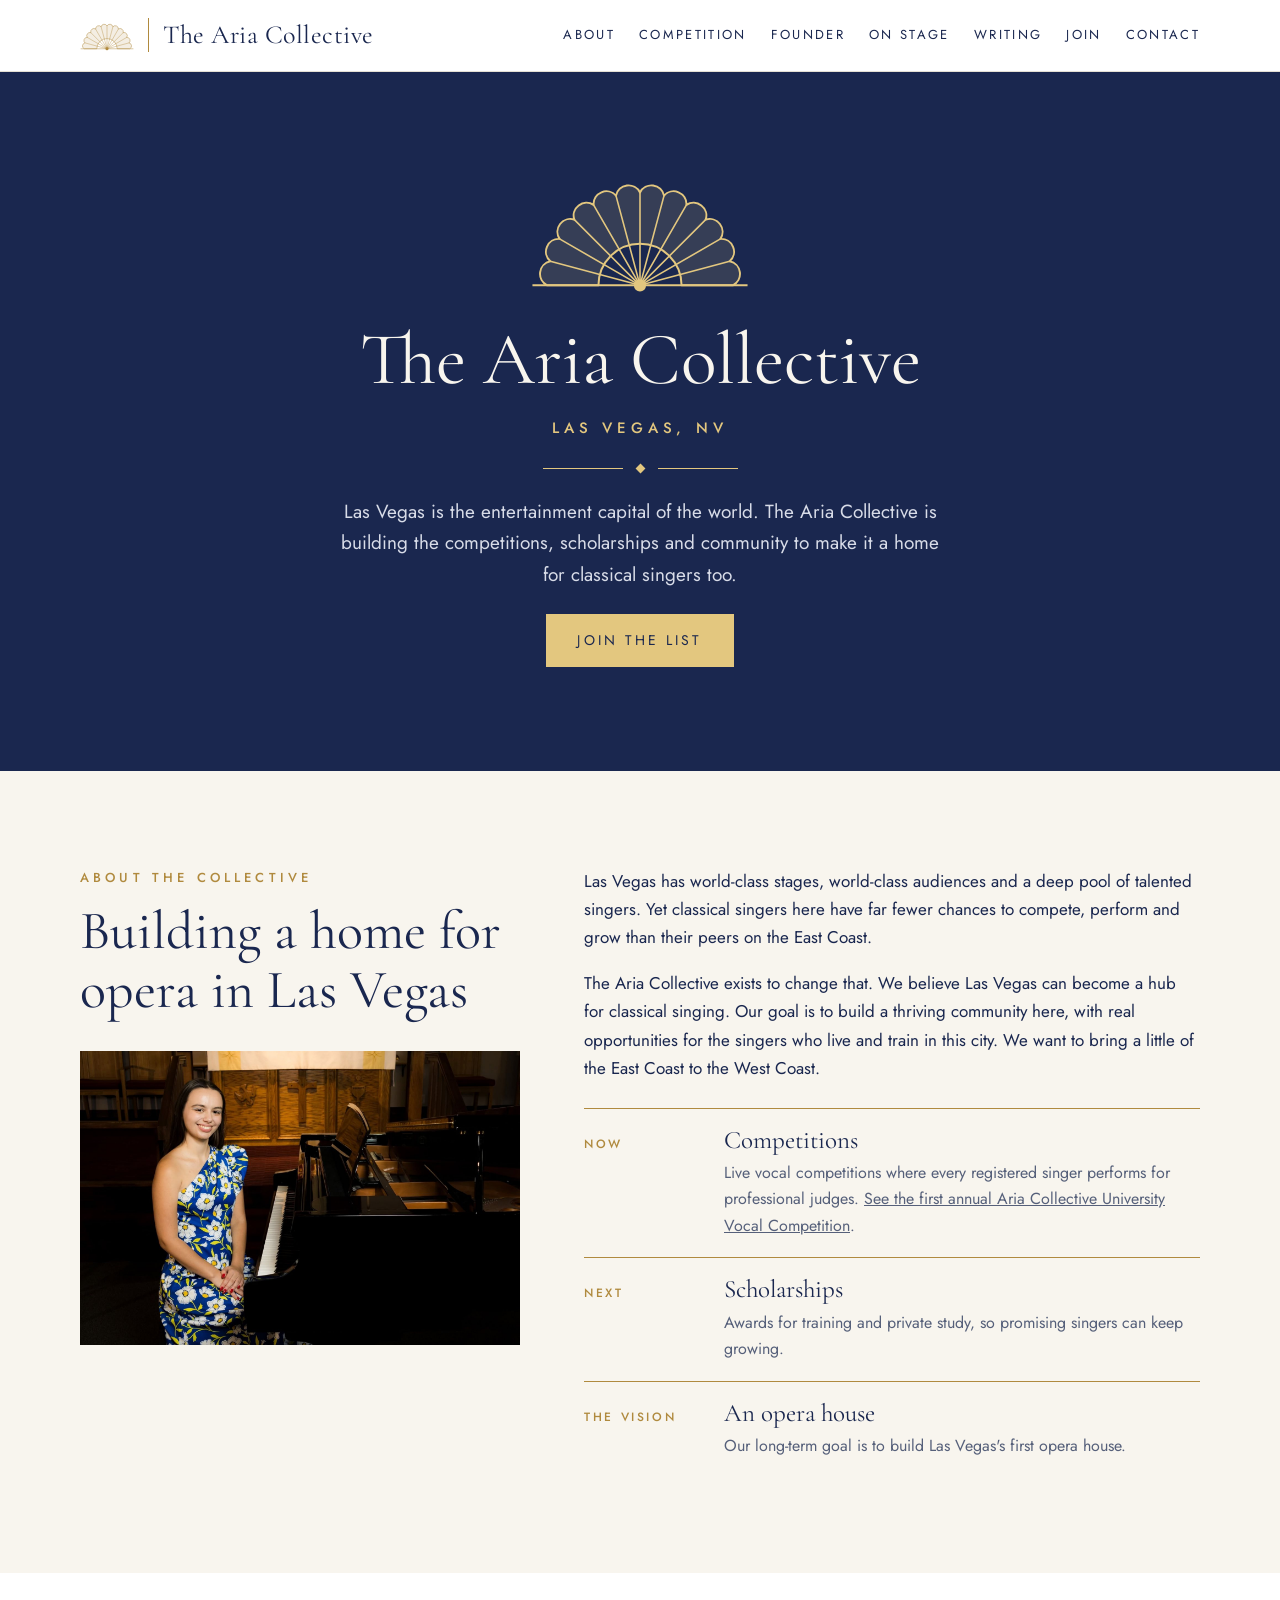
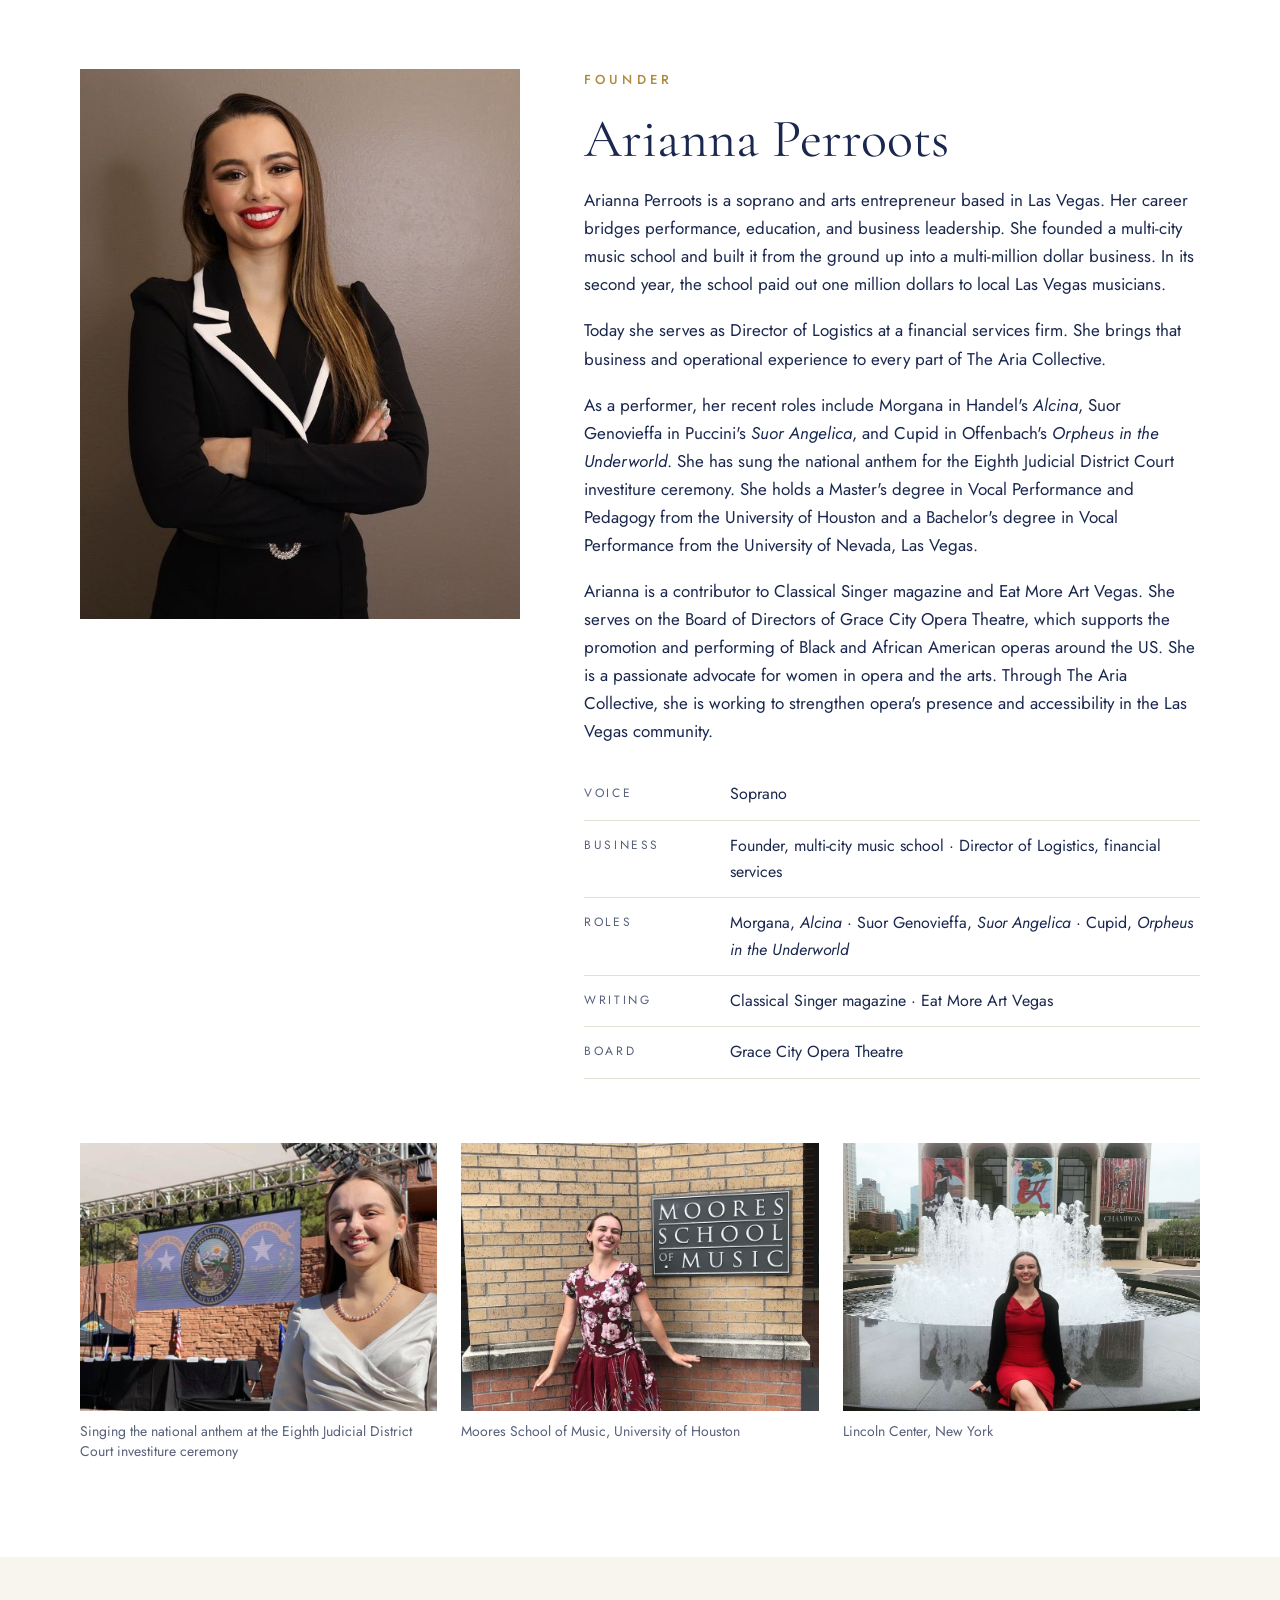
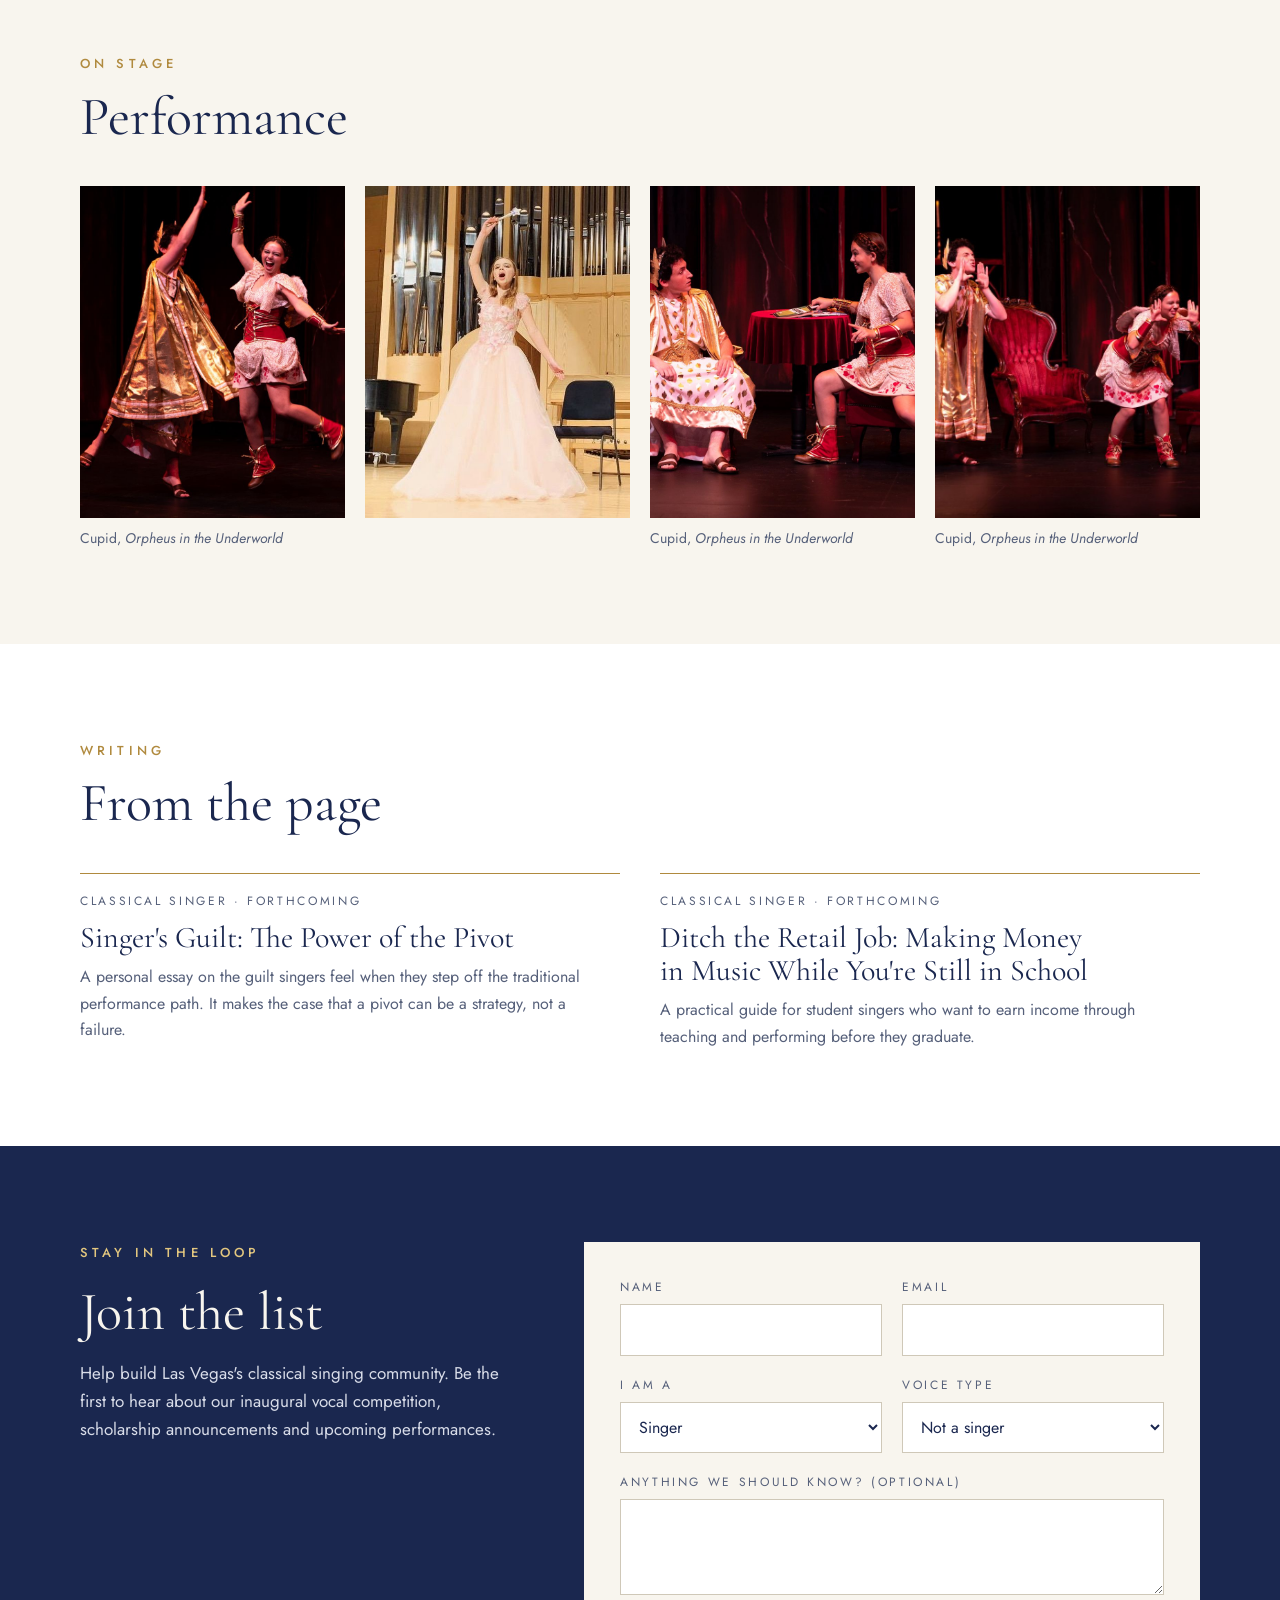
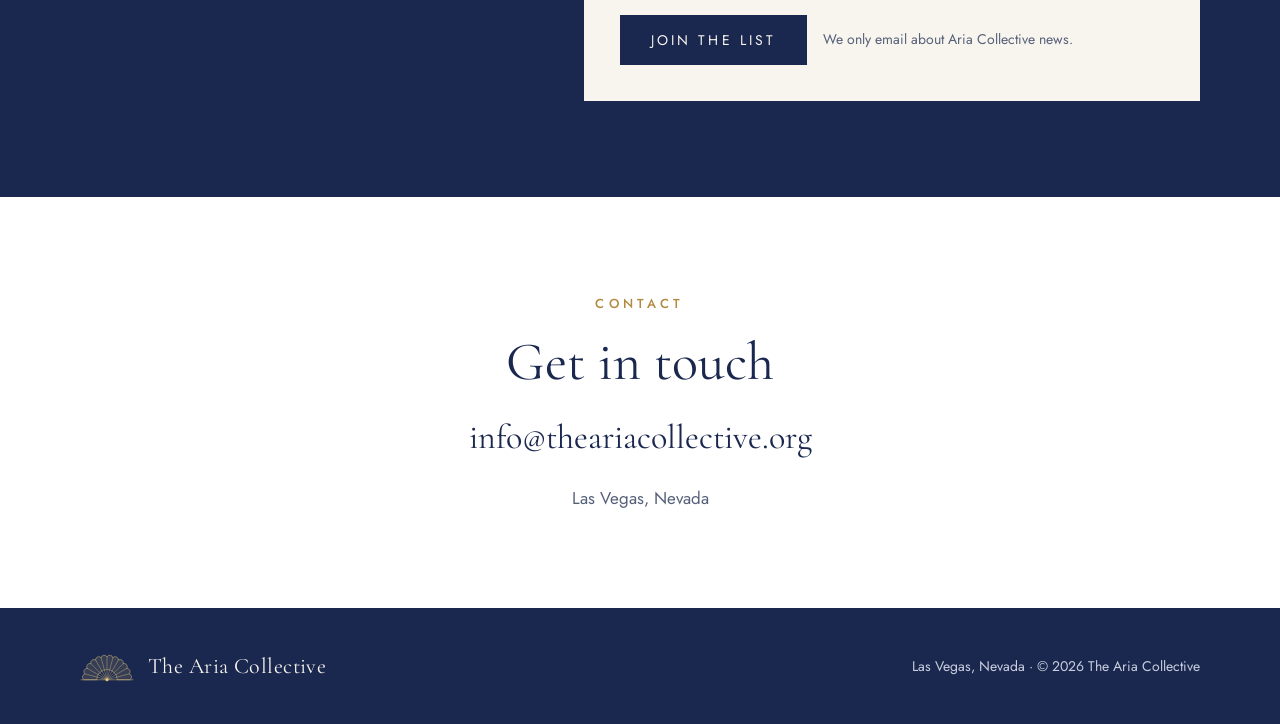
==== index.html @ 4b64ef5e "Add files via upload" ====
<!doctype html>
<html lang="en">
<head>
<meta charset="utf-8">
<meta name="viewport" content="width=device-width, initial-scale=1, viewport-fit=cover">
<style>:root{box-sizing:border-box;padding-top:env(safe-area-inset-top,0px);padding-bottom:env(safe-area-inset-bottom,0px)}body{margin:0}[hidden]{display:none!important}</style>
</head>
<body>
<title>The Aria Collective</title>
<meta name="claude:viewport-fit-sides" content="cover">
<meta name="description" content="The Aria Collective is making Las Vegas a hub for classical singing through competitions, scholarships and community.">
<link rel="preconnect" href="https://fonts.googleapis.com">
<link rel="preconnect" href="https://fonts.gstatic.com" crossorigin>
<link rel="stylesheet" href="https://fonts.googleapis.com/css2?family=Cormorant+Garamond:ital,wght@0,400;0,500;1,400&family=Jost:wght@400;500&display=swap">
<style>
/* Layout: alternating linen, white and sapphire bands. Split hero with a framed stage photo, two-column story sections that stack on phones. Single brand look by choice. */
:root {
  --sapphire: #1A274F;
  --brass: #B08A3E;
  --gold: #E3C77F;
  --linen: #F8F5EE;
  --slate: #56607A;
  --white: #FFFFFF;
  --rule: #E4DFD3;
  --mist: #D8DCE8;
  --display: 'Cormorant Garamond', 'Cormorant', Garamond, Georgia, serif;
  --body: 'Jost', 'Futura', 'Avenir Next', 'Segoe UI', sans-serif;
  color-scheme: light;
}
html { scroll-behavior: smooth; }
@media (prefers-reduced-motion: reduce) { html { scroll-behavior: auto; } }
body { background: var(--linen); color: var(--sapphire); font-family: var(--body); font-size: 17px; line-height: 1.65; }
.wrap { max-width: 1120px; margin: 0 auto; padding-left: max(16px, env(safe-area-inset-left, 0px)); padding-right: max(16px, env(safe-area-inset-right, 0px)); }
a { color: inherit; }
a:focus-visible, button:focus-visible, input:focus-visible, select:focus-visible, textarea:focus-visible { outline: 2px solid var(--brass); outline-offset: 3px; }
h1, h2, h3 { font-family: var(--display); font-weight: 400; line-height: 1.1; margin: 0; text-wrap: balance; }
p { margin: 0; }
img { display: block; max-width: 100%; height: auto; }
.eyebrow { font-size: 13px; letter-spacing: 0.32em; text-transform: uppercase; color: var(--brass); font-weight: 500; }
.on-dark .eyebrow { color: var(--gold); }

/* Header */
header.site { background: var(--white); border-bottom: 1px solid var(--rule); position: sticky; top: env(safe-area-inset-top, 0px); z-index: 10; }
header.site .wrap { display: flex; align-items: center; justify-content: space-between; gap: 12px 16px; flex-wrap: wrap; padding-block: 14px; }
.brand { display: flex; align-items: center; gap: 14px; text-decoration: none; }
.brand svg { width: 54px; height: auto; flex: none; }
.brand .bar { width: 1px; height: 34px; background: var(--brass); }
.brand span { font-family: var(--display); font-size: 26px; letter-spacing: 0.02em; white-space: nowrap; }
nav.site ul { list-style: none; margin: 0; padding: 0; display: flex; flex-wrap: wrap; gap: 4px 24px; }
nav.site a { text-decoration: none; font-size: 13px; letter-spacing: 0.18em; text-transform: uppercase; padding-block: 8px; display: inline-block; border-bottom: 1px solid transparent; }
nav.site a:hover { border-bottom-color: var(--brass); }

/* Hero */
.hero { background: var(--sapphire); color: var(--linen); position: relative; }
.hero .wrap { position: relative; padding-block: 96px 104px; display: flex; justify-content: center; text-align: center; }
.hero-text { display: flex; flex-direction: column; align-items: center; gap: 24px; max-width: 820px; }
.hero-text .fan { width: 220px; max-width: 60vw; height: auto; }
.hero h1 { font-size: clamp(42px, 6vw, 74px); }
.hero p.lede { max-width: 32em; color: var(--mist); font-size: 19px; }
.ornament { display: flex; align-items: center; gap: 14px; }
.ornament i { display: block; width: 80px; height: 1px; background: var(--gold); }
.ornament b { display: block; width: 7px; height: 7px; background: var(--gold); transform: rotate(45deg); }
.frame { position: relative; margin: 0; }
.frame img { width: 100%; height: auto; }
.frame::after { content: ""; position: absolute; inset: 12px; border: 1px solid var(--gold); pointer-events: none; }
.hero figcaption { margin-top: 12px; font-size: 13px; letter-spacing: 0.08em; color: var(--mist); }
.btn { display: inline-flex; align-items: center; font-family: var(--body); font-size: 14px; letter-spacing: 0.22em; text-transform: uppercase; text-decoration: none; padding: 14px 30px; min-height: 48px; box-sizing: border-box; border: 1px solid var(--gold); color: var(--sapphire); background: var(--gold); cursor: pointer; transition: background 0.2s, color 0.2s; }
.btn:hover { background: transparent; color: var(--gold); }
.btn.dark { background: var(--sapphire); border-color: var(--sapphire); color: var(--linen); }
.btn.dark:hover { background: transparent; color: var(--sapphire); }

/* Sections */
section.band { padding-block: 96px; }
section.band.white { background: var(--white); }
.split { display: grid; grid-template-columns: minmax(0, 5fr) minmax(0, 7fr); gap: 64px; align-items: start; }
.split > * { min-width: 0; }
.section-head h2 { font-size: clamp(36px, 5vw, 54px); margin-top: 12px; }
.prose { display: flex; flex-direction: column; gap: 18px; max-width: 62ch; }
.stack { display: flex; flex-direction: column; gap: 32px; }
.goals { list-style: none; margin: 8px 0 0; padding: 0; display: flex; flex-direction: column; }
.goals li { border-top: 1px solid var(--brass); padding-block: 18px; display: grid; grid-template-columns: 120px minmax(0, 1fr); gap: 20px; }
.goals li > div { min-width: 0; }
.goals .step { font-size: 12px; letter-spacing: 0.22em; text-transform: uppercase; color: var(--brass); font-weight: 500; padding-top: 8px; }
.goals h3 { font-size: 25px; margin-bottom: 6px; }
.goals p { color: var(--slate); font-size: 16px; }

/* Founder */
.portrait { aspect-ratio: 4 / 5; overflow: hidden; }
.portrait img { width: 100%; height: 100%; object-fit: cover; object-position: 50% 30%; }
.creds { list-style: none; padding: 0; margin: 6px 0 0; display: flex; flex-direction: column; }
.creds li { display: grid; grid-template-columns: 130px minmax(0, 1fr); gap: 16px; padding-block: 12px; border-bottom: 1px solid var(--rule); font-size: 16px; }
.creds li > span:first-child { font-size: 12px; letter-spacing: 0.22em; text-transform: uppercase; color: var(--slate); padding-top: 3px; }
.candids { margin-top: 64px; display: grid; grid-template-columns: repeat(3, minmax(0, 1fr)); gap: 24px; }
.candids figure { margin: 0; display: flex; flex-direction: column; gap: 10px; }
.candids img { width: 100%; aspect-ratio: 4 / 3; object-fit: cover; }
.candids figcaption, .gallery figcaption { font-size: 14px; color: var(--slate); line-height: 1.45; }

/* On stage */
.gallery { margin-top: 40px; display: grid; grid-template-columns: repeat(4, minmax(0, 1fr)); gap: 20px; }
.gallery figure { margin: 0; display: flex; flex-direction: column; gap: 10px; }
.gallery img { width: 100%; aspect-ratio: 4 / 5; object-fit: cover; }
.gallery .wide { grid-column: span 2; }
.gallery .wide img { aspect-ratio: 8 / 5; }

/* Writing */
.articles { margin-top: 40px; display: grid; grid-template-columns: repeat(2, minmax(0, 1fr)); gap: 40px; }
.articles article { min-width: 0; border-top: 1px solid var(--brass); padding-top: 18px; display: flex; flex-direction: column; gap: 10px; }
.articles .pub { font-size: 12px; letter-spacing: 0.22em; text-transform: uppercase; color: var(--slate); }
.articles h3 { font-size: 30px; }
.articles p { color: var(--slate); font-size: 16px; max-width: 52ch; }

/* Join */
.join { background: var(--sapphire); color: var(--linen); }
.join .prose p { color: var(--mist); }
form.list { background: var(--linen); color: var(--sapphire); padding: 36px; display: grid; grid-template-columns: repeat(2, minmax(0, 1fr)); gap: 20px; }
form.list .full { grid-column: 1 / -1; }
.field { display: flex; flex-direction: column; gap: 6px; min-width: 0; }
.field label { font-size: 12px; letter-spacing: 0.22em; text-transform: uppercase; color: var(--slate); }
.field input, .field select, .field textarea { font: inherit; font-size: 16px; color: var(--sapphire); background: var(--white); border: 1px solid #CFC8B8; padding: 12px 14px; min-height: 48px; box-sizing: border-box; border-radius: 0; width: 100%; }
.field textarea { min-height: 96px; resize: vertical; }
.form-row { display: flex; flex-wrap: wrap; align-items: center; gap: 16px; }
.form-note { font-size: 14px; color: var(--slate); }
.thanks { border-top: 1px solid var(--brass); padding-top: 14px; font-family: var(--display); font-size: 24px; }

/* Contact and footer */
.contact .wrap { display: flex; flex-direction: column; align-items: center; text-align: center; gap: 18px; }
.contact h2 { font-size: clamp(36px, 5vw, 54px); }
.contact .email { font-family: var(--display); font-size: clamp(24px, 4vw, 34px); user-select: all; }
.contact .where { color: var(--slate); }
footer.site { background: var(--sapphire); color: #C9CFDE; font-size: 14px; }
footer.site .wrap { padding-block: 40px; display: flex; flex-wrap: wrap; justify-content: space-between; align-items: center; gap: 16px; }
footer.site .brand span { color: var(--linen); font-size: 22px; }

@media (max-width: 860px) {
  .split { grid-template-columns: minmax(0, 1fr); gap: 40px; }
  .hero .wrap { padding-block: 64px 72px; }
  section.band { padding-block: 72px; }
  .gallery { grid-template-columns: repeat(2, minmax(0, 1fr)); }
  .portrait { max-width: 460px; }
}
@media (max-width: 560px) {
  .candids, .articles { grid-template-columns: minmax(0, 1fr); }
  .goals li { grid-template-columns: minmax(0, 1fr); gap: 4px; }
  .gallery { grid-template-columns: minmax(0, 1fr); }
  .gallery .wide { grid-column: auto; }
  .gallery img, .gallery .wide img { aspect-ratio: 4 / 3; }
  form.list { grid-template-columns: minmax(0, 1fr); padding: 24px; }
  .creds li { grid-template-columns: minmax(0, 1fr); gap: 2px; }
  .brand span { font-size: 21px; }
  .brand svg { width: 44px; }
}
</style>

<svg width="0" height="0" style="position:absolute" aria-hidden="true">
  <defs>
    <g id="fan">
      <path d="M14 96 A10.5 10.5 0 0 1 16.59 76.33 A10.5 10.5 0 0 1 24.18 58 A10.5 10.5 0 0 1 36.26 42.26 A10.5 10.5 0 0 1 52 30.18 A10.5 10.5 0 0 1 70.33 22.59 A10.5 10.5 0 0 1 90 20 A10.5 10.5 0 0 1 109.67 22.59 A10.5 10.5 0 0 1 128 30.18 A10.5 10.5 0 0 1 143.74 42.26 A10.5 10.5 0 0 1 155.82 58 A10.5 10.5 0 0 1 163.41 76.33 A10.5 10.5 0 0 1 166 96 L124 96 A34 34 0 0 0 56 96 Z" fill="currentColor" fill-opacity="0.14" stroke="currentColor" stroke-width="1.6" stroke-linejoin="round"/>
      <g stroke="currentColor" stroke-width="1.3" stroke-linecap="round">
        <line x1="90" y1="96" x2="16.59" y2="76.33"/><line x1="90" y1="96" x2="24.18" y2="58"/><line x1="90" y1="96" x2="36.26" y2="42.26"/><line x1="90" y1="96" x2="52" y2="30.18"/><line x1="90" y1="96" x2="70.33" y2="22.59"/><line x1="90" y1="96" x2="90" y2="20"/><line x1="90" y1="96" x2="109.67" y2="22.59"/><line x1="90" y1="96" x2="128" y2="30.18"/><line x1="90" y1="96" x2="143.74" y2="42.26"/><line x1="90" y1="96" x2="155.82" y2="58"/><line x1="90" y1="96" x2="163.41" y2="76.33"/>
      </g>
      <circle cx="90" cy="96" r="5" fill="currentColor"/>
      <line x1="2" y1="96" x2="178" y2="96" stroke="currentColor" stroke-width="1.6"/>
    </g>
  </defs>
</svg>

<header class="site">
  <div class="wrap">
    <a class="brand" href="#top" aria-label="The Aria Collective, home">
      <svg viewBox="0 0 180 104" style="color: var(--brass)" aria-hidden="true"><use href="#fan"/></svg>
      <i class="bar" aria-hidden="true"></i>
      <span>The Aria Collective</span>
    </a>
    <nav class="site" aria-label="Main">
      <ul>
        <li><a href="#about">About</a></li>
        <li><a href="competition.html">Competition</a></li>
        <li><a href="#founder">Founder</a></li>
        <li><a href="#stage">On Stage</a></li>
        <li><a href="#writing">Writing</a></li>
        <li><a href="#join">Join</a></li>
        <li><a href="#contact">Contact</a></li>
      </ul>
    </nav>
  </div>
</header>

<main id="top">
  <section class="hero on-dark">
    <div class="wrap">
      <div class="hero-text">
        <svg class="fan" viewBox="0 0 180 104" style="color: var(--gold)" role="img" aria-label="The Aria Collective fan emblem"><use href="#fan"/></svg>
        <h1>The Aria Collective</h1>
        <div class="eyebrow" style="font-size: 15px; margin-top: -8px">Las Vegas, NV</div>
        <div class="ornament" aria-hidden="true"><i></i><b></b><i></i></div>
        <p class="lede">Las Vegas is the entertainment capital of the world. The Aria Collective is building the competitions, scholarships and community to make it a home for classical singers too.</p>
        <a class="btn" href="#join">Join the list</a>
      </div>
    </div>
  </section>

  <section class="band" id="about">
    <div class="wrap split">
      <div class="stack">
        <div class="section-head">
          <div class="eyebrow">About the Collective</div>
          <h2>Building a home for opera in Las Vegas</h2>
        </div>
        <img src="img/teaching.jpg" width="1600" height="1066" loading="lazy" alt="Arianna seated at a grand piano in a blue floral dress">
      </div>
      <div class="prose">
        <p>Las Vegas has world-class stages, world-class audiences and a deep pool of talented singers. Yet classical singers here have far fewer chances to compete, perform and grow than their peers on the East Coast.</p>
        <p>The Aria Collective exists to change that. We believe Las Vegas can become a hub for classical singing. Our goal is to build a thriving community here, with real opportunities for the singers who live and train in this city. We want to bring a little of the East Coast to the West Coast.</p>
        <ol class="goals">
          <li><span class="step">Now</span><div><h3>Competitions</h3><p>Live vocal competitions where every registered singer performs for professional judges. <a href="competition.html">See the first annual Aria Collective University Vocal Competition</a>.</p></div></li>
          <li><span class="step">Next</span><div><h3>Scholarships</h3><p>Awards for training and private study, so promising singers can keep growing.</p></div></li>
          <li><span class="step">The vision</span><div><h3>An opera house</h3><p>Our long-term goal is to build Las Vegas's first opera house.</p></div></li>
        </ol>
      </div>
    </div>
  </section>

  <section class="band white" id="founder">
    <div class="wrap">
      <div class="split">
        <div class="portrait"><img src="img/founder.jpg" width="1086" height="724" loading="lazy" alt="Arianna Perroots in a black blazer with white lapels, arms crossed, smiling"></div>
        <div class="prose">
          <div class="eyebrow">Founder</div>
          <h2 style="font-size: clamp(36px, 5vw, 54px)">Arianna Perroots</h2>
          <p>Arianna Perroots is a soprano and arts entrepreneur based in Las Vegas. Her career bridges performance, education, and business leadership. She founded a multi-city music school and built it from the ground up into a multi-million dollar business. In its second year, the school paid out one million dollars to local Las Vegas musicians.</p>
          <p>Today she serves as Director of Logistics at a financial services firm. She brings that business and operational experience to every part of The Aria Collective.</p>
          <p>As a performer, her recent roles include Morgana in Handel's <i>Alcina</i>, Suor Genovieffa in Puccini's <i>Suor Angelica</i>, and Cupid in Offenbach's <i>Orpheus in the Underworld</i>. She has sung the national anthem for the Eighth Judicial District Court investiture ceremony. She holds a Master's degree in Vocal Performance and Pedagogy from the University of Houston and a Bachelor's degree in Vocal Performance from the University of Nevada, Las Vegas.</p>
          <p>Arianna is a contributor to Classical Singer magazine and Eat More Art Vegas. She serves on the Board of Directors of Grace City Opera Theatre, which supports the promotion and performing of Black and African American operas around the US. She is a passionate advocate for women in opera and the arts. Through The Aria Collective, she is working to strengthen opera's presence and accessibility in the Las Vegas community.</p>
          <ul class="creds">
            <li><span>Voice</span><span>Soprano</span></li>
            <li><span>Business</span><span>Founder, multi-city music school · Director of Logistics, financial services</span></li>
            <li><span>Roles</span><span>Morgana, <i>Alcina</i> · Suor Genovieffa, <i>Suor Angelica</i> · Cupid, <i>Orpheus in the Underworld</i></span></li>
            <li><span>Writing</span><span>Classical Singer magazine · Eat More Art Vegas</span></li>
            <li><span>Board</span><span>Grace City Opera Theatre</span></li>
          </ul>
        </div>
      </div>
      <div class="candids">
        <figure><img src="img/investiture.jpg" width="900" height="675" loading="lazy" alt="Arianna in a satin top and pearls in front of the Nevada state seal at an outdoor stage"><figcaption>Singing the national anthem at the Eighth Judicial District Court investiture ceremony</figcaption></figure>
        <figure><img src="img/moores.jpg" width="886" height="886" loading="lazy" alt="Arianna beside the Moores School of Music sign"><figcaption>Moores School of Music, University of Houston</figcaption></figure>
        <figure><img src="img/lincoln.jpg" width="900" height="675" loading="lazy" alt="Arianna seated at the fountain at Lincoln Center"><figcaption>Lincoln Center, New York</figcaption></figure>
      </div>
    </div>
  </section>

  <section class="band" id="stage">
    <div class="wrap">
      <div class="section-head">
        <div class="eyebrow">On Stage</div>
        <h2>Performance</h2>
      </div>
      <div class="gallery">
        <figure><img src="img/cupid-leap.jpg" width="1200" height="960" loading="lazy" alt="Arianna as Cupid leaping on stage beside Jupiter in a gold robe"><figcaption>Cupid, <i>Orpheus in the Underworld</i></figcaption></figure>
        <figure><img src="img/concert.jpg" width="621" height="651" loading="lazy" alt="Arianna singing in a pale pink gown before organ pipes in a concert hall"></figure>
        <figure><img src="img/cupid-seated.jpg" width="1200" height="960" loading="lazy" alt="Arianna as Cupid talking with Jupiter beside a red velvet table"><figcaption>Cupid, <i>Orpheus in the Underworld</i></figcaption></figure>
        <figure><img src="img/cupid-jupiter.jpg" width="1086" height="724" loading="lazy" alt="Arianna as Cupid and Jupiter calling out across the stage"><figcaption>Cupid, <i>Orpheus in the Underworld</i></figcaption></figure>
      </div>
    </div>
  </section>

  <section class="band white" id="writing">
    <div class="wrap">
      <div class="section-head">
        <div class="eyebrow">Writing</div>
        <h2>From the page</h2>
      </div>
      <div class="articles">
        <article>
          <div class="pub">Classical Singer · Forthcoming</div>
          <h3>Singer's Guilt: The Power of the Pivot</h3>
          <p>A personal essay on the guilt singers feel when they step off the traditional performance path. It makes the case that a pivot can be a strategy, not a failure.</p>
        </article>
        <article>
          <div class="pub">Classical Singer · Forthcoming</div>
          <h3>Ditch the Retail Job: Making Money in Music While You're Still in School</h3>
          <p>A practical guide for student singers who want to earn income through teaching and performing before they graduate.</p>
        </article>
      </div>
    </div>
  </section>

  <section class="band join on-dark" id="join">
    <div class="wrap split">
      <div class="prose">
        <div class="eyebrow">Stay in the loop</div>
        <h2 style="font-size: clamp(36px, 5vw, 54px)">Join the list</h2>
        <p>Help build Las Vegas's classical singing community. Be the first to hear about our inaugural vocal competition, scholarship announcements and upcoming performances.</p>
      </div>
      <form class="list" id="joinForm" novalidate>
        <div class="field"><label for="jName">Name</label><input id="jName" name="name" autocomplete="name" required></div>
        <div class="field"><label for="jEmail">Email</label><input id="jEmail" name="email" type="email" autocomplete="email" required></div>
        <div class="field">
          <label for="jRole">I am a</label>
          <select id="jRole" name="role">
            <option>Singer</option><option>Voice teacher</option><option>Parent or family member</option><option>Supporter or sponsor</option>
          </select>
        </div>
        <div class="field">
          <label for="jVoice">Voice type</label>
          <select id="jVoice" name="voice">
            <option value="">Not a singer</option><option>Soprano</option><option>Mezzo-soprano</option><option>Contralto</option><option>Countertenor</option><option>Tenor</option><option>Baritone</option><option>Bass-baritone</option><option>Bass</option>
          </select>
        </div>
        <div class="field full"><label for="jNote">Anything we should know? (optional)</label><textarea id="jNote" name="note"></textarea></div>
        <div class="full form-row">
          <button class="btn dark" type="submit">Join the list</button>
          <p class="form-note" id="formNote">We only email about Aria Collective news.</p>
        </div>
        <p class="thanks full" id="thanks" hidden>Thank you. You are on the list.</p>
      </form>
    </div>
  </section>

  <section class="band white contact" id="contact">
    <div class="wrap">
      <div class="eyebrow">Contact</div>
      <h2>Get in touch</h2>
      <p class="email"><a href="mailto:info@theariacollective.org" style="text-decoration: none">info@theariacollective.org</a></p>
      <p class="where">Las Vegas, Nevada</p>
    </div>
  </section>
</main>

<footer class="site">
  <div class="wrap">
    <span class="brand"><svg viewBox="0 0 180 104" style="color: var(--gold)" aria-hidden="true"><use href="#fan"/></svg><span>The Aria Collective</span></span>
    <span>Las Vegas, Nevada · © 2026 The Aria Collective</span>
  </div>
</footer>

<script>
(function () {
  // The form service address goes here. Until it is set, the form asks people to email instead.
  var JOIN_ENDPOINT = '';
  var form = document.getElementById('joinForm');
  var note = document.getElementById('formNote');
  form.addEventListener('submit', function (e) {
    e.preventDefault();
    var name = document.getElementById('jName');
    var email = document.getElementById('jEmail');
    if (!name.value.trim() || !email.value.trim() || !email.checkValidity()) {
      note.textContent = 'Please enter your name and a valid email address.';
      (name.value.trim() ? email : name).focus();
      return;
    }
    var problem = 'We could not add you to the list. Please email info@theariacollective.org and we will add you.';
    if (!JOIN_ENDPOINT) { note.textContent = problem; return; }
    note.textContent = 'Sending...';
    fetch(JOIN_ENDPOINT, { method: 'POST', headers: { Accept: 'application/json' }, body: new FormData(form) })
      .then(function (res) {
        if (!res.ok) throw new Error('Sign-up failed');
        note.textContent = 'We only email about Aria Collective news.';
        document.getElementById('thanks').hidden = false;
        form.reset();
      })
      .catch(function () { note.textContent = problem; });
  });
})();
</script>
</body>

</html>
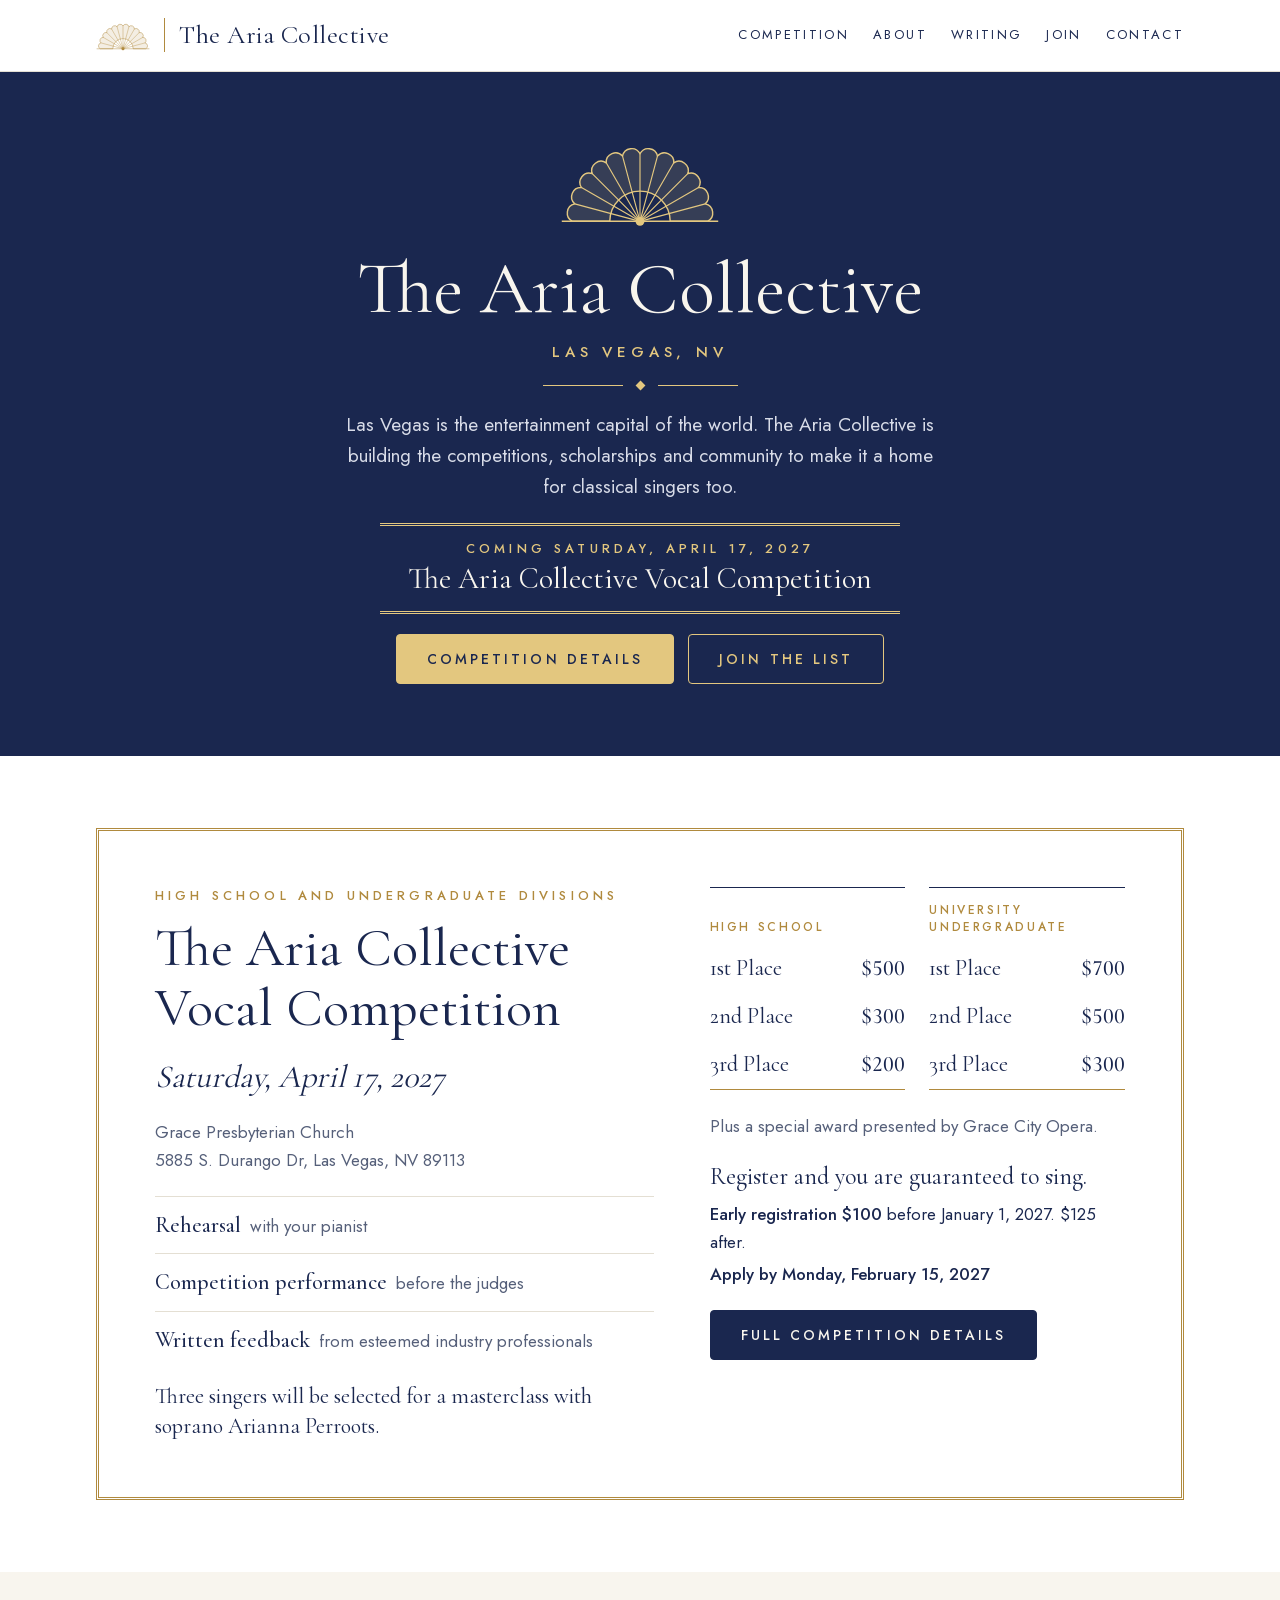
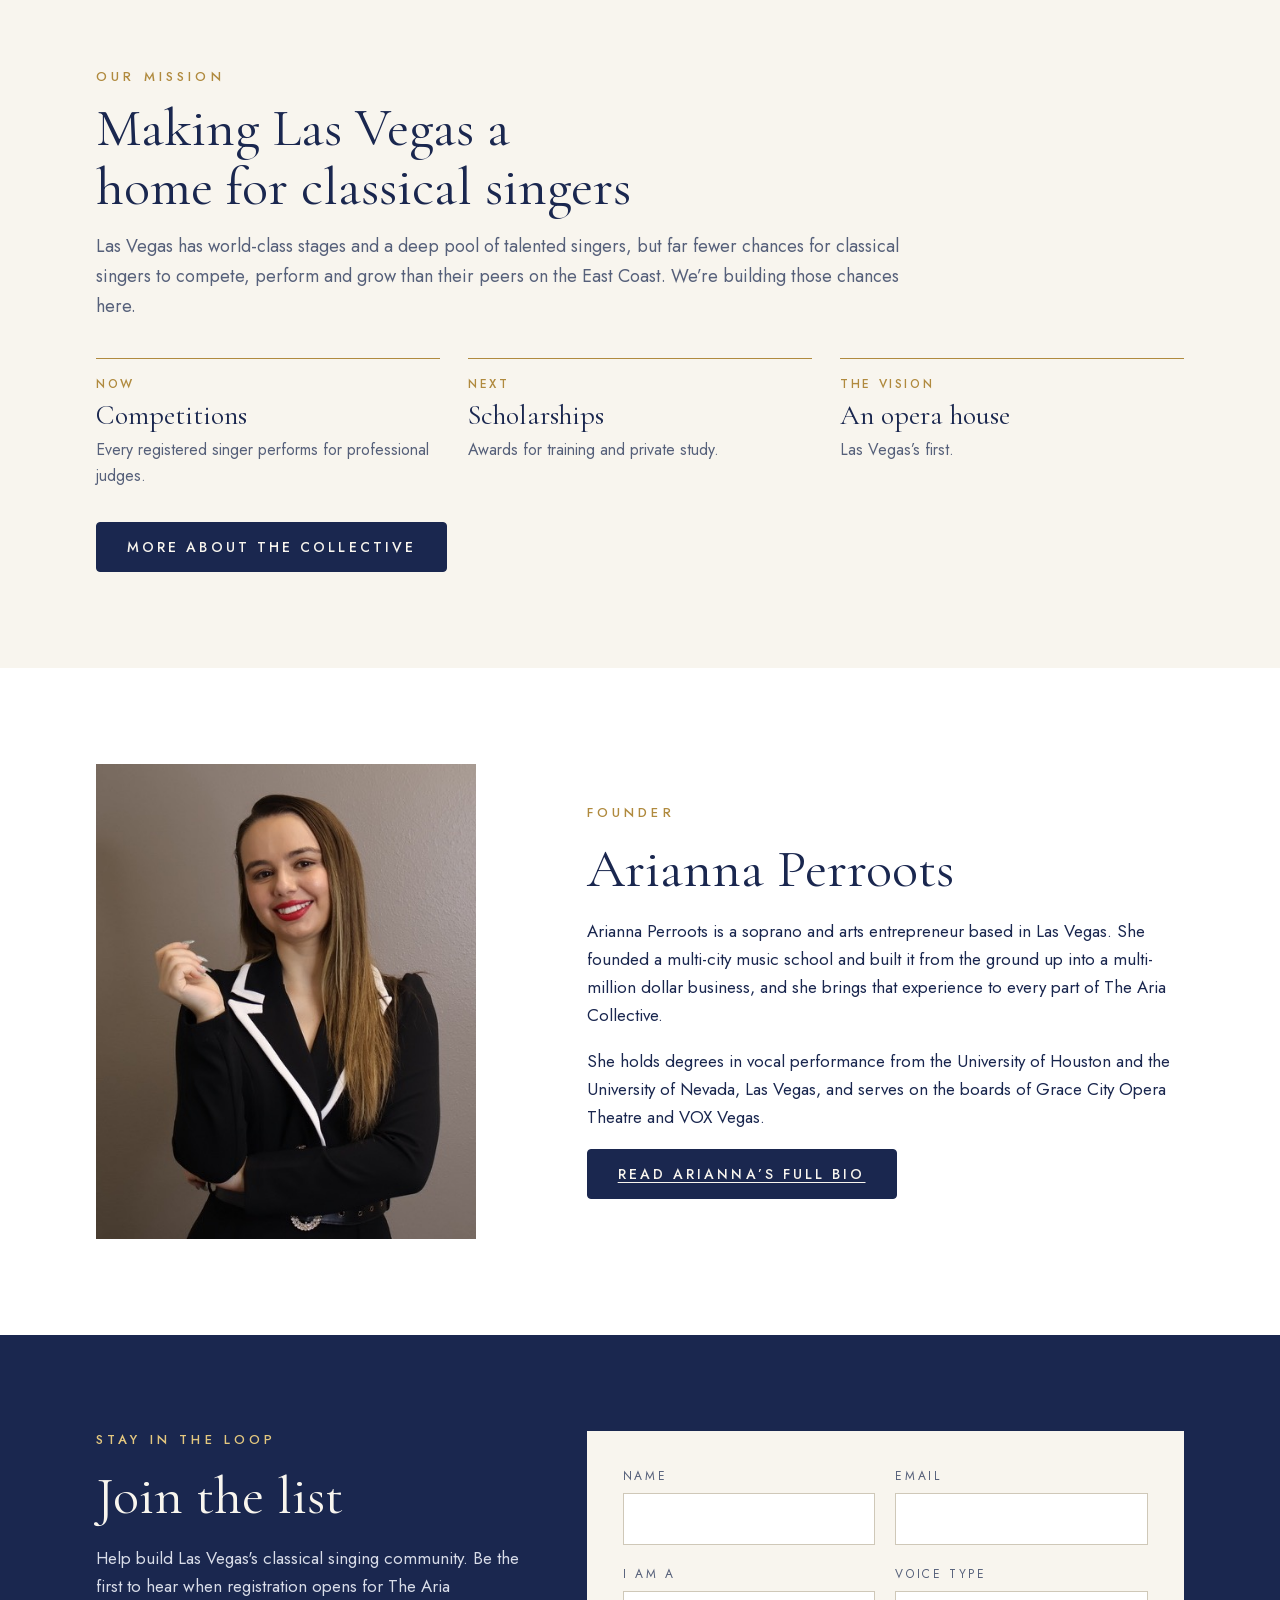
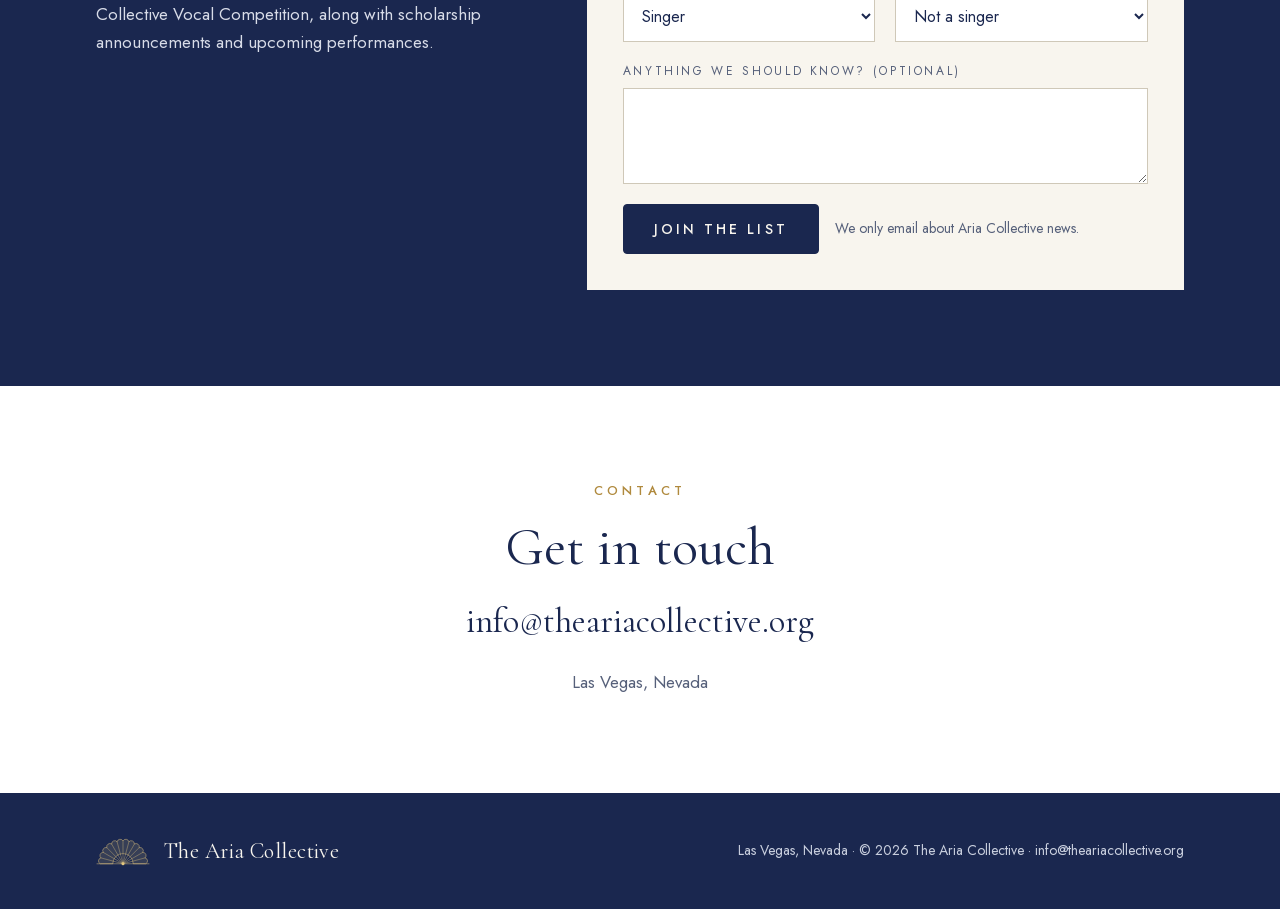
==== commit 9cf9eb90: "Publish the current website: About, Writing, Competition with prizes by division, repertoire sheet, " ====
--- a/index.html
+++ b/index.html
@@ -1,341 +1,24 @@
-<!doctype html>
-<html lang="en">
-<head>
-<meta charset="utf-8">
-<meta name="viewport" content="width=device-width, initial-scale=1, viewport-fit=cover">
-<style>:root{box-sizing:border-box;padding-top:env(safe-area-inset-top,0px);padding-bottom:env(safe-area-inset-bottom,0px)}body{margin:0}[hidden]{display:none!important}</style>
-</head>
-<body>
-<title>The Aria Collective</title>
-<meta name="claude:viewport-fit-sides" content="cover">
-<meta name="description" content="The Aria Collective is making Las Vegas a hub for classical singing through competitions, scholarships and community.">
-<link rel="preconnect" href="https://fonts.googleapis.com">
-<link rel="preconnect" href="https://fonts.gstatic.com" crossorigin>
-<link rel="stylesheet" href="https://fonts.googleapis.com/css2?family=Cormorant+Garamond:ital,wght@0,400;0,500;1,400&family=Jost:wght@400;500&display=swap">
-<style>
-/* Layout: alternating linen, white and sapphire bands. Split hero with a framed stage photo, two-column story sections that stack on phones. Single brand look by choice. */
-:root {
-  --sapphire: #1A274F;
-  --brass: #B08A3E;
-  --gold: #E3C77F;
-  --linen: #F8F5EE;
-  --slate: #56607A;
-  --white: #FFFFFF;
-  --rule: #E4DFD3;
-  --mist: #D8DCE8;
-  --display: 'Cormorant Garamond', 'Cormorant', Garamond, Georgia, serif;
-  --body: 'Jost', 'Futura', 'Avenir Next', 'Segoe UI', sans-serif;
-  color-scheme: light;
-}
-html { scroll-behavior: smooth; }
-@media (prefers-reduced-motion: reduce) { html { scroll-behavior: auto; } }
-body { background: var(--linen); color: var(--sapphire); font-family: var(--body); font-size: 17px; line-height: 1.65; }
-.wrap { max-width: 1120px; margin: 0 auto; padding-left: max(16px, env(safe-area-inset-left, 0px)); padding-right: max(16px, env(safe-area-inset-right, 0px)); }
-a { color: inherit; }
-a:focus-visible, button:focus-visible, input:focus-visible, select:focus-visible, textarea:focus-visible { outline: 2px solid var(--brass); outline-offset: 3px; }
-h1, h2, h3 { font-family: var(--display); font-weight: 400; line-height: 1.1; margin: 0; text-wrap: balance; }
-p { margin: 0; }
-img { display: block; max-width: 100%; height: auto; }
-.eyebrow { font-size: 13px; letter-spacing: 0.32em; text-transform: uppercase; color: var(--brass); font-weight: 500; }
-.on-dark .eyebrow { color: var(--gold); }
-
-/* Header */
-header.site { background: var(--white); border-bottom: 1px solid var(--rule); position: sticky; top: env(safe-area-inset-top, 0px); z-index: 10; }
-header.site .wrap { display: flex; align-items: center; justify-content: space-between; gap: 12px 16px; flex-wrap: wrap; padding-block: 14px; }
-.brand { display: flex; align-items: center; gap: 14px; text-decoration: none; }
-.brand svg { width: 54px; height: auto; flex: none; }
-.brand .bar { width: 1px; height: 34px; background: var(--brass); }
-.brand span { font-family: var(--display); font-size: 26px; letter-spacing: 0.02em; white-space: nowrap; }
-nav.site ul { list-style: none; margin: 0; padding: 0; display: flex; flex-wrap: wrap; gap: 4px 24px; }
-nav.site a { text-decoration: none; font-size: 13px; letter-spacing: 0.18em; text-transform: uppercase; padding-block: 8px; display: inline-block; border-bottom: 1px solid transparent; }
-nav.site a:hover { border-bottom-color: var(--brass); }
-
-/* Hero */
-.hero { background: var(--sapphire); color: var(--linen); position: relative; }
-.hero .wrap { position: relative; padding-block: 96px 104px; display: flex; justify-content: center; text-align: center; }
-.hero-text { display: flex; flex-direction: column; align-items: center; gap: 24px; max-width: 820px; }
-.hero-text .fan { width: 220px; max-width: 60vw; height: auto; }
-.hero h1 { font-size: clamp(42px, 6vw, 74px); }
-.hero p.lede { max-width: 32em; color: var(--mist); font-size: 19px; }
-.ornament { display: flex; align-items: center; gap: 14px; }
-.ornament i { display: block; width: 80px; height: 1px; background: var(--gold); }
-.ornament b { display: block; width: 7px; height: 7px; background: var(--gold); transform: rotate(45deg); }
-.frame { position: relative; margin: 0; }
-.frame img { width: 100%; height: auto; }
-.frame::after { content: ""; position: absolute; inset: 12px; border: 1px solid var(--gold); pointer-events: none; }
-.hero figcaption { margin-top: 12px; font-size: 13px; letter-spacing: 0.08em; color: var(--mist); }
-.btn { display: inline-flex; align-items: center; font-family: var(--body); font-size: 14px; letter-spacing: 0.22em; text-transform: uppercase; text-decoration: none; padding: 14px 30px; min-height: 48px; box-sizing: border-box; border: 1px solid var(--gold); color: var(--sapphire); background: var(--gold); cursor: pointer; transition: background 0.2s, color 0.2s; }
-.btn:hover { background: transparent; color: var(--gold); }
-.btn.dark { background: var(--sapphire); border-color: var(--sapphire); color: var(--linen); }
-.btn.dark:hover { background: transparent; color: var(--sapphire); }
-
-/* Sections */
-section.band { padding-block: 96px; }
-section.band.white { background: var(--white); }
-.split { display: grid; grid-template-columns: minmax(0, 5fr) minmax(0, 7fr); gap: 64px; align-items: start; }
-.split > * { min-width: 0; }
-.section-head h2 { font-size: clamp(36px, 5vw, 54px); margin-top: 12px; }
-.prose { display: flex; flex-direction: column; gap: 18px; max-width: 62ch; }
-.stack { display: flex; flex-direction: column; gap: 32px; }
-.goals { list-style: none; margin: 8px 0 0; padding: 0; display: flex; flex-direction: column; }
-.goals li { border-top: 1px solid var(--brass); padding-block: 18px; display: grid; grid-template-columns: 120px minmax(0, 1fr); gap: 20px; }
-.goals li > div { min-width: 0; }
-.goals .step { font-size: 12px; letter-spacing: 0.22em; text-transform: uppercase; color: var(--brass); font-weight: 500; padding-top: 8px; }
-.goals h3 { font-size: 25px; margin-bottom: 6px; }
-.goals p { color: var(--slate); font-size: 16px; }
-
-/* Founder */
-.portrait { aspect-ratio: 4 / 5; overflow: hidden; }
-.portrait img { width: 100%; height: 100%; object-fit: cover; object-position: 50% 30%; }
-.creds { list-style: none; padding: 0; margin: 6px 0 0; display: flex; flex-direction: column; }
-.creds li { display: grid; grid-template-columns: 130px minmax(0, 1fr); gap: 16px; padding-block: 12px; border-bottom: 1px solid var(--rule); font-size: 16px; }
-.creds li > span:first-child { font-size: 12px; letter-spacing: 0.22em; text-transform: uppercase; color: var(--slate); padding-top: 3px; }
-.candids { margin-top: 64px; display: grid; grid-template-columns: repeat(3, minmax(0, 1fr)); gap: 24px; }
-.candids figure { margin: 0; display: flex; flex-direction: column; gap: 10px; }
-.candids img { width: 100%; aspect-ratio: 4 / 3; object-fit: cover; }
-.candids figcaption, .gallery figcaption { font-size: 14px; color: var(--slate); line-height: 1.45; }
-
-/* On stage */
-.gallery { margin-top: 40px; display: grid; grid-template-columns: repeat(4, minmax(0, 1fr)); gap: 20px; }
-.gallery figure { margin: 0; display: flex; flex-direction: column; gap: 10px; }
-.gallery img { width: 100%; aspect-ratio: 4 / 5; object-fit: cover; }
-.gallery .wide { grid-column: span 2; }
-.gallery .wide img { aspect-ratio: 8 / 5; }
-
-/* Writing */
-.articles { margin-top: 40px; display: grid; grid-template-columns: repeat(2, minmax(0, 1fr)); gap: 40px; }
-.articles article { min-width: 0; border-top: 1px solid var(--brass); padding-top: 18px; display: flex; flex-direction: column; gap: 10px; }
-.articles .pub { font-size: 12px; letter-spacing: 0.22em; text-transform: uppercase; color: var(--slate); }
-.articles h3 { font-size: 30px; }
-.articles p { color: var(--slate); font-size: 16px; max-width: 52ch; }
-
-/* Join */
-.join { background: var(--sapphire); color: var(--linen); }
-.join .prose p { color: var(--mist); }
-form.list { background: var(--linen); color: var(--sapphire); padding: 36px; display: grid; grid-template-columns: repeat(2, minmax(0, 1fr)); gap: 20px; }
-form.list .full { grid-column: 1 / -1; }
-.field { display: flex; flex-direction: column; gap: 6px; min-width: 0; }
-.field label { font-size: 12px; letter-spacing: 0.22em; text-transform: uppercase; color: var(--slate); }
-.field input, .field select, .field textarea { font: inherit; font-size: 16px; color: var(--sapphire); background: var(--white); border: 1px solid #CFC8B8; padding: 12px 14px; min-height: 48px; box-sizing: border-box; border-radius: 0; width: 100%; }
-.field textarea { min-height: 96px; resize: vertical; }
-.form-row { display: flex; flex-wrap: wrap; align-items: center; gap: 16px; }
-.form-note { font-size: 14px; color: var(--slate); }
-.thanks { border-top: 1px solid var(--brass); padding-top: 14px; font-family: var(--display); font-size: 24px; }
-
-/* Contact and footer */
-.contact .wrap { display: flex; flex-direction: column; align-items: center; text-align: center; gap: 18px; }
-.contact h2 { font-size: clamp(36px, 5vw, 54px); }
-.contact .email { font-family: var(--display); font-size: clamp(24px, 4vw, 34px); user-select: all; }
-.contact .where { color: var(--slate); }
-footer.site { background: var(--sapphire); color: #C9CFDE; font-size: 14px; }
-footer.site .wrap { padding-block: 40px; display: flex; flex-wrap: wrap; justify-content: space-between; align-items: center; gap: 16px; }
-footer.site .brand span { color: var(--linen); font-size: 22px; }
-
-@media (max-width: 860px) {
-  .split { grid-template-columns: minmax(0, 1fr); gap: 40px; }
-  .hero .wrap { padding-block: 64px 72px; }
-  section.band { padding-block: 72px; }
-  .gallery { grid-template-columns: repeat(2, minmax(0, 1fr)); }
-  .portrait { max-width: 460px; }
-}
-@media (max-width: 560px) {
-  .candids, .articles { grid-template-columns: minmax(0, 1fr); }
-  .goals li { grid-template-columns: minmax(0, 1fr); gap: 4px; }
-  .gallery { grid-template-columns: minmax(0, 1fr); }
-  .gallery .wide { grid-column: auto; }
-  .gallery img, .gallery .wide img { aspect-ratio: 4 / 3; }
-  form.list { grid-template-columns: minmax(0, 1fr); padding: 24px; }
-  .creds li { grid-template-columns: minmax(0, 1fr); gap: 2px; }
-  .brand span { font-size: 21px; }
-  .brand svg { width: 44px; }
-}
-</style>
-
-<svg width="0" height="0" style="position:absolute" aria-hidden="true">
-  <defs>
-    <g id="fan">
-      <path d="M14 96 A10.5 10.5 0 0 1 16.59 76.33 A10.5 10.5 0 0 1 24.18 58 A10.5 10.5 0 0 1 36.26 42.26 A10.5 10.5 0 0 1 52 30.18 A10.5 10.5 0 0 1 70.33 22.59 A10.5 10.5 0 0 1 90 20 A10.5 10.5 0 0 1 109.67 22.59 A10.5 10.5 0 0 1 128 30.18 A10.5 10.5 0 0 1 143.74 42.26 A10.5 10.5 0 0 1 155.82 58 A10.5 10.5 0 0 1 163.41 76.33 A10.5 10.5 0 0 1 166 96 L124 96 A34 34 0 0 0 56 96 Z" fill="currentColor" fill-opacity="0.14" stroke="currentColor" stroke-width="1.6" stroke-linejoin="round"/>
-      <g stroke="currentColor" stroke-width="1.3" stroke-linecap="round">
-        <line x1="90" y1="96" x2="16.59" y2="76.33"/><line x1="90" y1="96" x2="24.18" y2="58"/><line x1="90" y1="96" x2="36.26" y2="42.26"/><line x1="90" y1="96" x2="52" y2="30.18"/><line x1="90" y1="96" x2="70.33" y2="22.59"/><line x1="90" y1="96" x2="90" y2="20"/><line x1="90" y1="96" x2="109.67" y2="22.59"/><line x1="90" y1="96" x2="128" y2="30.18"/><line x1="90" y1="96" x2="143.74" y2="42.26"/><line x1="90" y1="96" x2="155.82" y2="58"/><line x1="90" y1="96" x2="163.41" y2="76.33"/>
-      </g>
-      <circle cx="90" cy="96" r="5" fill="currentColor"/>
-      <line x1="2" y1="96" x2="178" y2="96" stroke="currentColor" stroke-width="1.6"/>
-    </g>
-  </defs>
-</svg>
-
-<header class="site">
-  <div class="wrap">
-    <a class="brand" href="#top" aria-label="The Aria Collective, home">
-      <svg viewBox="0 0 180 104" style="color: var(--brass)" aria-hidden="true"><use href="#fan"/></svg>
-      <i class="bar" aria-hidden="true"></i>
-      <span>The Aria Collective</span>
-    </a>
-    <nav class="site" aria-label="Main">
-      <ul>
-        <li><a href="#about">About</a></li>
-        <li><a href="competition.html">Competition</a></li>
-        <li><a href="#founder">Founder</a></li>
-        <li><a href="#stage">On Stage</a></li>
-        <li><a href="#writing">Writing</a></li>
-        <li><a href="#join">Join</a></li>
-        <li><a href="#contact">Contact</a></li>
-      </ul>
-    </nav>
+<!DOCTYPE html><html lang="en" class="cormorant_garamond_cdc76cfb-module__98kDUG__variable jost_637c65d9-module__BKnG4W__variable"><head><meta charSet="utf-8"/><meta name="viewport" content="width=device-width, initial-scale=1"/><link rel="stylesheet" href="/assets/_root-of-the-server___10jbt3d._.css"/><link rel="stylesheet" href="/assets/src_app__public__website_0960iwm.css"/><meta name="theme-color" content="#1A274F"/><title>The Aria Collective</title><meta name="description" content="The Aria Collective is making Las Vegas a hub for classical singing through competitions, scholarships and community."/><link rel="icon" href="/favicon.ico" sizes="48x48" type="image/x-icon"/><link rel="icon" href="/icon.svg" sizes="any" type="image/svg+xml"/><link rel="apple-touch-icon" href="/apple-icon.png" sizes="180x180" type="image/png"/><meta name="next-size-adjust" content=""/></head><body class="min-h-screen"><div hidden=""><!--$--><!--/$--></div><div class="ac-home"><svg width="0" height="0" style="position:absolute" aria-hidden="true"><defs><g id="fan"><path d="M14 96 A10.5 10.5 0 0 1 16.59 76.33 A10.5 10.5 0 0 1 24.18 58 A10.5 10.5 0 0 1 36.26 42.26 A10.5 10.5 0 0 1 52 30.18 A10.5 10.5 0 0 1 70.33 22.59 A10.5 10.5 0 0 1 90 20 A10.5 10.5 0 0 1 109.67 22.59 A10.5 10.5 0 0 1 128 30.18 A10.5 10.5 0 0 1 143.74 42.26 A10.5 10.5 0 0 1 155.82 58 A10.5 10.5 0 0 1 163.41 76.33 A10.5 10.5 0 0 1 166 96 L124 96 A34 34 0 0 0 56 96 Z" fill="currentColor" fill-opacity="0.14" stroke="currentColor" stroke-width="1.6" stroke-linejoin="round"></path><g stroke="currentColor" stroke-width="1.3" stroke-linecap="round"><line x1="90" y1="96" x2="16.59" y2="76.33"></line><line x1="90" y1="96" x2="24.18" y2="58"></line><line x1="90" y1="96" x2="36.26" y2="42.26"></line><line x1="90" y1="96" x2="52" y2="30.18"></line><line x1="90" y1="96" x2="70.33" y2="22.59"></line><line x1="90" y1="96" x2="90" y2="20"></line><line x1="90" y1="96" x2="109.67" y2="22.59"></line><line x1="90" y1="96" x2="128" y2="30.18"></line><line x1="90" y1="96" x2="143.74" y2="42.26"></line><line x1="90" y1="96" x2="155.82" y2="58"></line><line x1="90" y1="96" x2="163.41" y2="76.33"></line></g><circle cx="90" cy="96" r="5" fill="currentColor"></circle><line x1="2" y1="96" x2="178" y2="96" stroke="currentColor" stroke-width="1.6"></line></g></defs></svg><header class="site"><div class="wrap"><a class="brand" aria-label="The Aria Collective, home" href="/"><svg viewBox="0 0 180 104" style="color:var(--brass)" aria-hidden="true"><use href="#fan"></use></svg><i class="bar" aria-hidden="true"></i><span>The Aria Collective</span></a><nav class="site" aria-label="Main"><ul><li><a href="/competition/">Competition</a></li><li><a href="/about/">About</a></li><li><a href="/writing/">Writing</a></li><li><a href="/#join">Join</a></li><li><a href="/#contact">Contact</a></li></ul></nav></div></header><main id="top"><section class="hero on-dark"><div class="wrap"><div class="hero-text"><svg class="fan" viewBox="0 0 180 104" style="color:var(--gold)" role="img" aria-label="The Aria Collective fan emblem"><use href="#fan"></use></svg><h1>The Aria Collective</h1><div class="eyebrow" style="font-size:15px;margin-top:-8px">Las Vegas, NV</div><div class="ornament" aria-hidden="true"><i></i><b></b><i></i></div><p class="lede">Las Vegas is the entertainment capital of the world. The Aria Collective is building the competitions, scholarships and community to make it a home for classical singers too.</p><a class="announce" href="/competition/"><span class="eyebrow">Coming <!-- -->Saturday, April 17, 2027</span><span class="announce-name">The Aria Collective Vocal Competition</span></a><div class="btn-row"><a class="btn" href="/competition/">Competition details</a><a class="btn ghost" href="#join">Join the list</a></div></div></div></section><section class="feature" id="competition" aria-labelledby="competition-title"><div class="wrap"><div class="feature-card"><div class="feature-main"><div class="eyebrow">High School and Undergraduate Divisions</div><h2 id="competition-title">The Aria Collective Vocal Competition</h2><p class="feature-date">Saturday, April 17, 2027</p><p class="feature-venue">Grace Presbyterian Church<br/>5885 S. Durango Dr<!-- -->, <!-- -->Las Vegas, NV 89113</p><ul class="includes"><li><b>Rehearsal</b> with your pianist</li><li><b>Competition performance</b> before the judges</li><li><b>Written feedback</b> from esteemed industry professionals</li></ul><p class="feature-note">Three singers will be selected for a masterclass with soprano Arianna Perroots.</p></div><div class="feature-side"><div class="purses"><div class="purse"><h3>High School</h3><ol><li><span>1st Place</span><b>$500</b></li><li><span>2nd Place</span><b>$300</b></li><li><span>3rd Place</span><b>$200</b></li></ol></div><div class="purse"><h3>University Undergraduate</h3><ol><li><span>1st Place</span><b>$700</b></li><li><span>2nd Place</span><b>$500</b></li><li><span>3rd Place</span><b>$300</b></li></ol></div></div><p class="feature-award">Plus <!-- -->a special award presented by Grace City Opera<!-- -->.</p><div class="feature-reg"><p class="feature-guarantee">Register and you are guaranteed to sing.</p><p><strong>Early registration <!-- -->$100</strong> before <!-- -->January 1, 2027<!-- -->. <!-- -->$125<!-- --> after.</p><p><strong>Apply by <!-- -->Monday, February 15, 2027</strong></p></div><a class="btn dark" href="/competition/">Full competition details</a></div></div></div></section><section class="band" id="about"><div class="wrap"><div class="section-head" style="max-width:760px"><div class="eyebrow">Our mission</div><h2>Making Las Vegas a home for classical singers</h2></div><p class="about-lede">Las Vegas has world-class stages and a deep pool of talented singers, but far fewer chances for classical singers to compete, perform and grow than their peers on the East Coast. We’re building those chances here.</p><ol class="pillars"><li><span class="step">Now</span><h3>Competitions</h3><p>Every registered singer performs for professional judges.</p></li><li><span class="step">Next</span><h3>Scholarships</h3><p>Awards for training and private study.</p></li><li><span class="step">The vision</span><h3>An opera house</h3><p>Las Vegas’s first.</p></li></ol><div style="margin-top:32px"><a class="btn dark" href="/about/">More about the Collective</a></div></div></section><section class="band white" id="founder"><div class="wrap"><div class="split teaser"><div class="portrait"><img src="/site/img/arianna-perroots-portrait.jpg" width="448" height="560" loading="lazy" alt="Arianna Perroots smiling in a black blazer with white lapels, one arm across and one hand raised"/></div><div class="prose"><div class="eyebrow">Founder</div><h2 style="font-size:clamp(36px, 5vw, 54px)">Arianna Perroots</h2><p>Arianna Perroots is a soprano and arts entrepreneur based in Las Vegas. She founded a multi-city music school and built it from the ground up into a multi-million dollar business, and she brings that experience to every part of The Aria Collective.</p><p>She holds degrees in vocal performance from the University of Houston and the University of Nevada, Las Vegas, and serves on the boards of Grace City Opera Theatre and VOX Vegas.</p><div><a class="btn dark" href="/about/#founder">Read Arianna’s full bio</a></div></div></div></div></section><section class="band join on-dark" id="join"><div class="wrap split"><div class="prose"><div class="eyebrow">Stay in the loop</div><h2 style="font-size:clamp(36px, 5vw, 54px)">Join the list</h2><p>Help build Las Vegas&#x27;s classical singing community. Be the first to hear when registration opens for <!-- -->The Aria Collective Vocal Competition<!-- -->, along with scholarship announcements and upcoming performances.</p></div><form class="list" id="joinForm" novalidate>
+  <div class="field"><label for="jName">Name</label><input id="jName" name="name" autocomplete="name" required></div>
+  <div class="field"><label for="jEmail">Email</label><input id="jEmail" name="email" type="email" autocomplete="email" required></div>
+  <div class="field">
+    <label for="jRole">I am a</label>
+    <select id="jRole" name="role"><option>Singer</option><option>Voice teacher</option><option>Parent or family member</option><option>Supporter or sponsor</option></select>
   </div>
-</header>
-
-<main id="top">
-  <section class="hero on-dark">
-    <div class="wrap">
-      <div class="hero-text">
-        <svg class="fan" viewBox="0 0 180 104" style="color: var(--gold)" role="img" aria-label="The Aria Collective fan emblem"><use href="#fan"/></svg>
-        <h1>The Aria Collective</h1>
-        <div class="eyebrow" style="font-size: 15px; margin-top: -8px">Las Vegas, NV</div>
-        <div class="ornament" aria-hidden="true"><i></i><b></b><i></i></div>
-        <p class="lede">Las Vegas is the entertainment capital of the world. The Aria Collective is building the competitions, scholarships and community to make it a home for classical singers too.</p>
-        <a class="btn" href="#join">Join the list</a>
-      </div>
-    </div>
-  </section>
-
-  <section class="band" id="about">
-    <div class="wrap split">
-      <div class="stack">
-        <div class="section-head">
-          <div class="eyebrow">About the Collective</div>
-          <h2>Building a home for opera in Las Vegas</h2>
-        </div>
-        <img src="img/teaching.jpg" width="1600" height="1066" loading="lazy" alt="Arianna seated at a grand piano in a blue floral dress">
-      </div>
-      <div class="prose">
-        <p>Las Vegas has world-class stages, world-class audiences and a deep pool of talented singers. Yet classical singers here have far fewer chances to compete, perform and grow than their peers on the East Coast.</p>
-        <p>The Aria Collective exists to change that. We believe Las Vegas can become a hub for classical singing. Our goal is to build a thriving community here, with real opportunities for the singers who live and train in this city. We want to bring a little of the East Coast to the West Coast.</p>
-        <ol class="goals">
-          <li><span class="step">Now</span><div><h3>Competitions</h3><p>Live vocal competitions where every registered singer performs for professional judges. <a href="competition.html">See the first annual Aria Collective University Vocal Competition</a>.</p></div></li>
-          <li><span class="step">Next</span><div><h3>Scholarships</h3><p>Awards for training and private study, so promising singers can keep growing.</p></div></li>
-          <li><span class="step">The vision</span><div><h3>An opera house</h3><p>Our long-term goal is to build Las Vegas's first opera house.</p></div></li>
-        </ol>
-      </div>
-    </div>
-  </section>
-
-  <section class="band white" id="founder">
-    <div class="wrap">
-      <div class="split">
-        <div class="portrait"><img src="img/founder.jpg" width="1086" height="724" loading="lazy" alt="Arianna Perroots in a black blazer with white lapels, arms crossed, smiling"></div>
-        <div class="prose">
-          <div class="eyebrow">Founder</div>
-          <h2 style="font-size: clamp(36px, 5vw, 54px)">Arianna Perroots</h2>
-          <p>Arianna Perroots is a soprano and arts entrepreneur based in Las Vegas. Her career bridges performance, education, and business leadership. She founded a multi-city music school and built it from the ground up into a multi-million dollar business. In its second year, the school paid out one million dollars to local Las Vegas musicians.</p>
-          <p>Today she serves as Director of Logistics at a financial services firm. She brings that business and operational experience to every part of The Aria Collective.</p>
-          <p>As a performer, her recent roles include Morgana in Handel's <i>Alcina</i>, Suor Genovieffa in Puccini's <i>Suor Angelica</i>, and Cupid in Offenbach's <i>Orpheus in the Underworld</i>. She has sung the national anthem for the Eighth Judicial District Court investiture ceremony. She holds a Master's degree in Vocal Performance and Pedagogy from the University of Houston and a Bachelor's degree in Vocal Performance from the University of Nevada, Las Vegas.</p>
-          <p>Arianna is a contributor to Classical Singer magazine and Eat More Art Vegas. She serves on the Board of Directors of Grace City Opera Theatre, which supports the promotion and performing of Black and African American operas around the US. She is a passionate advocate for women in opera and the arts. Through The Aria Collective, she is working to strengthen opera's presence and accessibility in the Las Vegas community.</p>
-          <ul class="creds">
-            <li><span>Voice</span><span>Soprano</span></li>
-            <li><span>Business</span><span>Founder, multi-city music school · Director of Logistics, financial services</span></li>
-            <li><span>Roles</span><span>Morgana, <i>Alcina</i> · Suor Genovieffa, <i>Suor Angelica</i> · Cupid, <i>Orpheus in the Underworld</i></span></li>
-            <li><span>Writing</span><span>Classical Singer magazine · Eat More Art Vegas</span></li>
-            <li><span>Board</span><span>Grace City Opera Theatre</span></li>
-          </ul>
-        </div>
-      </div>
-      <div class="candids">
-        <figure><img src="img/investiture.jpg" width="900" height="675" loading="lazy" alt="Arianna in a satin top and pearls in front of the Nevada state seal at an outdoor stage"><figcaption>Singing the national anthem at the Eighth Judicial District Court investiture ceremony</figcaption></figure>
-        <figure><img src="img/moores.jpg" width="886" height="886" loading="lazy" alt="Arianna beside the Moores School of Music sign"><figcaption>Moores School of Music, University of Houston</figcaption></figure>
-        <figure><img src="img/lincoln.jpg" width="900" height="675" loading="lazy" alt="Arianna seated at the fountain at Lincoln Center"><figcaption>Lincoln Center, New York</figcaption></figure>
-      </div>
-    </div>
-  </section>
-
-  <section class="band" id="stage">
-    <div class="wrap">
-      <div class="section-head">
-        <div class="eyebrow">On Stage</div>
-        <h2>Performance</h2>
-      </div>
-      <div class="gallery">
-        <figure><img src="img/cupid-leap.jpg" width="1200" height="960" loading="lazy" alt="Arianna as Cupid leaping on stage beside Jupiter in a gold robe"><figcaption>Cupid, <i>Orpheus in the Underworld</i></figcaption></figure>
-        <figure><img src="img/concert.jpg" width="621" height="651" loading="lazy" alt="Arianna singing in a pale pink gown before organ pipes in a concert hall"></figure>
-        <figure><img src="img/cupid-seated.jpg" width="1200" height="960" loading="lazy" alt="Arianna as Cupid talking with Jupiter beside a red velvet table"><figcaption>Cupid, <i>Orpheus in the Underworld</i></figcaption></figure>
-        <figure><img src="img/cupid-jupiter.jpg" width="1086" height="724" loading="lazy" alt="Arianna as Cupid and Jupiter calling out across the stage"><figcaption>Cupid, <i>Orpheus in the Underworld</i></figcaption></figure>
-      </div>
-    </div>
-  </section>
-
-  <section class="band white" id="writing">
-    <div class="wrap">
-      <div class="section-head">
-        <div class="eyebrow">Writing</div>
-        <h2>From the page</h2>
-      </div>
-      <div class="articles">
-        <article>
-          <div class="pub">Classical Singer · Forthcoming</div>
-          <h3>Singer's Guilt: The Power of the Pivot</h3>
-          <p>A personal essay on the guilt singers feel when they step off the traditional performance path. It makes the case that a pivot can be a strategy, not a failure.</p>
-        </article>
-        <article>
-          <div class="pub">Classical Singer · Forthcoming</div>
-          <h3>Ditch the Retail Job: Making Money in Music While You're Still in School</h3>
-          <p>A practical guide for student singers who want to earn income through teaching and performing before they graduate.</p>
-        </article>
-      </div>
-    </div>
-  </section>
-
-  <section class="band join on-dark" id="join">
-    <div class="wrap split">
-      <div class="prose">
-        <div class="eyebrow">Stay in the loop</div>
-        <h2 style="font-size: clamp(36px, 5vw, 54px)">Join the list</h2>
-        <p>Help build Las Vegas's classical singing community. Be the first to hear about our inaugural vocal competition, scholarship announcements and upcoming performances.</p>
-      </div>
-      <form class="list" id="joinForm" novalidate>
-        <div class="field"><label for="jName">Name</label><input id="jName" name="name" autocomplete="name" required></div>
-        <div class="field"><label for="jEmail">Email</label><input id="jEmail" name="email" type="email" autocomplete="email" required></div>
-        <div class="field">
-          <label for="jRole">I am a</label>
-          <select id="jRole" name="role">
-            <option>Singer</option><option>Voice teacher</option><option>Parent or family member</option><option>Supporter or sponsor</option>
-          </select>
-        </div>
-        <div class="field">
-          <label for="jVoice">Voice type</label>
-          <select id="jVoice" name="voice">
-            <option value="">Not a singer</option><option>Soprano</option><option>Mezzo-soprano</option><option>Contralto</option><option>Countertenor</option><option>Tenor</option><option>Baritone</option><option>Bass-baritone</option><option>Bass</option>
-          </select>
-        </div>
-        <div class="field full"><label for="jNote">Anything we should know? (optional)</label><textarea id="jNote" name="note"></textarea></div>
-        <div class="full form-row">
-          <button class="btn dark" type="submit">Join the list</button>
-          <p class="form-note" id="formNote">We only email about Aria Collective news.</p>
-        </div>
-        <p class="thanks full" id="thanks" hidden>Thank you. You are on the list.</p>
-      </form>
-    </div>
-  </section>
-
-  <section class="band white contact" id="contact">
-    <div class="wrap">
-      <div class="eyebrow">Contact</div>
-      <h2>Get in touch</h2>
-      <p class="email"><a href="mailto:info@theariacollective.org" style="text-decoration: none">info@theariacollective.org</a></p>
-      <p class="where">Las Vegas, Nevada</p>
-    </div>
-  </section>
-</main>
-
-<footer class="site">
-  <div class="wrap">
-    <span class="brand"><svg viewBox="0 0 180 104" style="color: var(--gold)" aria-hidden="true"><use href="#fan"/></svg><span>The Aria Collective</span></span>
-    <span>Las Vegas, Nevada · © 2026 The Aria Collective</span>
+  <div class="field">
+    <label for="jVoice">Voice type</label>
+    <select id="jVoice" name="voice"><option value="">Not a singer</option><option>Soprano</option><option>Mezzo-soprano</option><option>Contralto</option><option>Countertenor</option><option>Tenor</option><option>Baritone</option><option>Bass-baritone</option><option>Bass</option></select>
   </div>
-</footer>
-
+  <div class="field full"><label for="jNote">Anything we should know? (optional)</label><textarea id="jNote" name="note"></textarea></div>
+  <div class="full form-row">
+    <button class="btn dark" type="submit">Join the list</button>
+    <p class="form-note" id="formNote">We only email about Aria Collective news.</p>
+  </div>
+  <p class="thanks full" id="thanks" hidden>Thank you. You are on the list.</p>
+</form>
 <script>
 (function () {
-  // The form service address goes here. Until it is set, the form asks people to email instead.
+  // A form service address can go here later. Until then, the form asks people to email instead.
   var JOIN_ENDPOINT = '';
   var form = document.getElementById('joinForm');
   var note = document.getElementById('formNote');
@@ -361,7 +44,4 @@
       .catch(function () { note.textContent = problem; });
   });
 })();
-</script>
-</body>
-
-</html>
+</script></div></section><section class="band white contact" id="contact"><div class="wrap"><div class="eyebrow">Contact</div><h2>Get in touch</h2><p class="email"><a href="mailto:info@theariacollective.org" style="text-decoration:none">info@theariacollective.org</a></p><p class="where">Las Vegas, Nevada</p></div></section></main><footer class="site"><div class="wrap"><span class="brand"><svg viewBox="0 0 180 104" style="color:var(--gold)" aria-hidden="true"><use href="#fan"></use></svg><span>The Aria Collective</span></span><span>Las Vegas, Nevada · © <!-- -->2026<!-- --> The Aria Collective · info@theariacollective.org</span></div></footer></div><!--$--><!--/$--></body></html>
--- a/assets/_root-of-the-server___10jbt3d._.css
+++ b/assets/_root-of-the-server___10jbt3d._.css
@@ -0,0 +1,4384 @@
+/* [next]/internal/font/google/cormorant_garamond_cdc76cfb.module.css [app-client] (css) */
+@font-face {
+  font-family: Cormorant Garamond;
+  font-style: normal;
+  font-weight: 400;
+  font-display: swap;
+  src: url(/assets/9cc5c0547f229dea-s.00y8kskkn0hyx.woff2) format("woff2");
+  unicode-range: U+460-52F, U+1C80-1C8A, U+20B4, U+2DE0-2DFF, U+A640-A69F, U+FE2E-FE2F;
+}
+
+@font-face {
+  font-family: Cormorant Garamond;
+  font-style: normal;
+  font-weight: 400;
+  font-display: swap;
+  src: url(/assets/b0947914c9718a1e-s.1xjn85gt7t6qs.woff2) format("woff2");
+  unicode-range: U+301, U+400-45F, U+490-491, U+4B0-4B1, U+2116;
+}
+
+@font-face {
+  font-family: Cormorant Garamond;
+  font-style: normal;
+  font-weight: 400;
+  font-display: swap;
+  src: url(/assets/d0b60be57f16ee32-s.1xtu7gopqv2u0.woff2) format("woff2");
+  unicode-range: U+102-103, U+110-111, U+128-129, U+168-169, U+1A0-1A1, U+1AF-1B0, U+300-301, U+303-304, U+308-309, U+323, U+329, U+1EA0-1EF9, U+20AB;
+}
+
+@font-face {
+  font-family: Cormorant Garamond;
+  font-style: normal;
+  font-weight: 400;
+  font-display: swap;
+  src: url(/assets/1f9e983605289f29-s.3aak_kra40y8r.woff2) format("woff2");
+  unicode-range: U+100-2BA, U+2BD-2C5, U+2C7-2CC, U+2CE-2D7, U+2DD-2FF, U+304, U+308, U+329, U+1D00-1DBF, U+1E00-1E9F, U+1EF2-1EFF, U+2020, U+20A0-20AB, U+20AD-20C4, U+2113, U+2C60-2C7F, U+A720-A7FF;
+}
+
+@font-face {
+  font-family: Cormorant Garamond;
+  font-style: normal;
+  font-weight: 400;
+  font-display: swap;
+  src: url(/assets/01e4147cff8141ee-s.p.3huc2loe0ie8a.woff2) format("woff2");
+  unicode-range: U+??, U+131, U+152-153, U+2BB-2BC, U+2C6, U+2DA, U+2DC, U+304, U+308, U+329, U+2000-206F, U+20AC, U+2122, U+2191, U+2193, U+2212, U+2215, U+FEFF, U+FFFD;
+}
+
+@font-face {
+  font-family: Cormorant Garamond;
+  font-style: normal;
+  font-weight: 500;
+  font-display: swap;
+  src: url(/assets/9cc5c0547f229dea-s.00y8kskkn0hyx.woff2) format("woff2");
+  unicode-range: U+460-52F, U+1C80-1C8A, U+20B4, U+2DE0-2DFF, U+A640-A69F, U+FE2E-FE2F;
+}
+
+@font-face {
+  font-family: Cormorant Garamond;
+  font-style: normal;
+  font-weight: 500;
+  font-display: swap;
+  src: url(/assets/b0947914c9718a1e-s.1xjn85gt7t6qs.woff2) format("woff2");
+  unicode-range: U+301, U+400-45F, U+490-491, U+4B0-4B1, U+2116;
+}
+
+@font-face {
+  font-family: Cormorant Garamond;
+  font-style: normal;
+  font-weight: 500;
+  font-display: swap;
+  src: url(/assets/d0b60be57f16ee32-s.1xtu7gopqv2u0.woff2) format("woff2");
+  unicode-range: U+102-103, U+110-111, U+128-129, U+168-169, U+1A0-1A1, U+1AF-1B0, U+300-301, U+303-304, U+308-309, U+323, U+329, U+1EA0-1EF9, U+20AB;
+}
+
+@font-face {
+  font-family: Cormorant Garamond;
+  font-style: normal;
+  font-weight: 500;
+  font-display: swap;
+  src: url(/assets/1f9e983605289f29-s.3aak_kra40y8r.woff2) format("woff2");
+  unicode-range: U+100-2BA, U+2BD-2C5, U+2C7-2CC, U+2CE-2D7, U+2DD-2FF, U+304, U+308, U+329, U+1D00-1DBF, U+1E00-1E9F, U+1EF2-1EFF, U+2020, U+20A0-20AB, U+20AD-20C4, U+2113, U+2C60-2C7F, U+A720-A7FF;
+}
+
+@font-face {
+  font-family: Cormorant Garamond;
+  font-style: normal;
+  font-weight: 500;
+  font-display: swap;
+  src: url(/assets/01e4147cff8141ee-s.p.3huc2loe0ie8a.woff2) format("woff2");
+  unicode-range: U+??, U+131, U+152-153, U+2BB-2BC, U+2C6, U+2DA, U+2DC, U+304, U+308, U+329, U+2000-206F, U+20AC, U+2122, U+2191, U+2193, U+2212, U+2215, U+FEFF, U+FFFD;
+}
+
+@font-face {
+  font-family: Cormorant Garamond;
+  font-style: normal;
+  font-weight: 600;
+  font-display: swap;
+  src: url(/assets/9cc5c0547f229dea-s.00y8kskkn0hyx.woff2) format("woff2");
+  unicode-range: U+460-52F, U+1C80-1C8A, U+20B4, U+2DE0-2DFF, U+A640-A69F, U+FE2E-FE2F;
+}
+
+@font-face {
+  font-family: Cormorant Garamond;
+  font-style: normal;
+  font-weight: 600;
+  font-display: swap;
+  src: url(/assets/b0947914c9718a1e-s.1xjn85gt7t6qs.woff2) format("woff2");
+  unicode-range: U+301, U+400-45F, U+490-491, U+4B0-4B1, U+2116;
+}
+
+@font-face {
+  font-family: Cormorant Garamond;
+  font-style: normal;
+  font-weight: 600;
+  font-display: swap;
+  src: url(/assets/d0b60be57f16ee32-s.1xtu7gopqv2u0.woff2) format("woff2");
+  unicode-range: U+102-103, U+110-111, U+128-129, U+168-169, U+1A0-1A1, U+1AF-1B0, U+300-301, U+303-304, U+308-309, U+323, U+329, U+1EA0-1EF9, U+20AB;
+}
+
+@font-face {
+  font-family: Cormorant Garamond;
+  font-style: normal;
+  font-weight: 600;
+  font-display: swap;
+  src: url(/assets/1f9e983605289f29-s.3aak_kra40y8r.woff2) format("woff2");
+  unicode-range: U+100-2BA, U+2BD-2C5, U+2C7-2CC, U+2CE-2D7, U+2DD-2FF, U+304, U+308, U+329, U+1D00-1DBF, U+1E00-1E9F, U+1EF2-1EFF, U+2020, U+20A0-20AB, U+20AD-20C4, U+2113, U+2C60-2C7F, U+A720-A7FF;
+}
+
+@font-face {
+  font-family: Cormorant Garamond;
+  font-style: normal;
+  font-weight: 600;
+  font-display: swap;
+  src: url(/assets/01e4147cff8141ee-s.p.3huc2loe0ie8a.woff2) format("woff2");
+  unicode-range: U+??, U+131, U+152-153, U+2BB-2BC, U+2C6, U+2DA, U+2DC, U+304, U+308, U+329, U+2000-206F, U+20AC, U+2122, U+2191, U+2193, U+2212, U+2215, U+FEFF, U+FFFD;
+}
+
+@font-face {
+  font-family: Cormorant Garamond;
+  font-style: normal;
+  font-weight: 700;
+  font-display: swap;
+  src: url(/assets/9cc5c0547f229dea-s.00y8kskkn0hyx.woff2) format("woff2");
+  unicode-range: U+460-52F, U+1C80-1C8A, U+20B4, U+2DE0-2DFF, U+A640-A69F, U+FE2E-FE2F;
+}
+
+@font-face {
+  font-family: Cormorant Garamond;
+  font-style: normal;
+  font-weight: 700;
+  font-display: swap;
+  src: url(/assets/b0947914c9718a1e-s.1xjn85gt7t6qs.woff2) format("woff2");
+  unicode-range: U+301, U+400-45F, U+490-491, U+4B0-4B1, U+2116;
+}
+
+@font-face {
+  font-family: Cormorant Garamond;
+  font-style: normal;
+  font-weight: 700;
+  font-display: swap;
+  src: url(/assets/d0b60be57f16ee32-s.1xtu7gopqv2u0.woff2) format("woff2");
+  unicode-range: U+102-103, U+110-111, U+128-129, U+168-169, U+1A0-1A1, U+1AF-1B0, U+300-301, U+303-304, U+308-309, U+323, U+329, U+1EA0-1EF9, U+20AB;
+}
+
+@font-face {
+  font-family: Cormorant Garamond;
+  font-style: normal;
+  font-weight: 700;
+  font-display: swap;
+  src: url(/assets/1f9e983605289f29-s.3aak_kra40y8r.woff2) format("woff2");
+  unicode-range: U+100-2BA, U+2BD-2C5, U+2C7-2CC, U+2CE-2D7, U+2DD-2FF, U+304, U+308, U+329, U+1D00-1DBF, U+1E00-1E9F, U+1EF2-1EFF, U+2020, U+20A0-20AB, U+20AD-20C4, U+2113, U+2C60-2C7F, U+A720-A7FF;
+}
+
+@font-face {
+  font-family: Cormorant Garamond;
+  font-style: normal;
+  font-weight: 700;
+  font-display: swap;
+  src: url(/assets/01e4147cff8141ee-s.p.3huc2loe0ie8a.woff2) format("woff2");
+  unicode-range: U+??, U+131, U+152-153, U+2BB-2BC, U+2C6, U+2DA, U+2DC, U+304, U+308, U+329, U+2000-206F, U+20AC, U+2122, U+2191, U+2193, U+2212, U+2215, U+FEFF, U+FFFD;
+}
+
+@font-face {
+  font-family: Cormorant Garamond Fallback;
+  src: local(Times New Roman);
+  ascent-override: 95.27%;
+  descent-override: 29.59%;
+  line-gap-override: 0.0%;
+  size-adjust: 96.98%;
+}
+
+.cormorant_garamond_cdc76cfb-module__98kDUG__className {
+  font-family: Cormorant Garamond, Cormorant Garamond Fallback;
+  font-style: normal;
+}
+
+.cormorant_garamond_cdc76cfb-module__98kDUG__variable {
+  --font-cormorant: "Cormorant Garamond", "Cormorant Garamond Fallback";
+}
+
+/* [next]/internal/font/google/jost_637c65d9.module.css [app-client] (css) */
+@font-face {
+  font-family: Jost;
+  font-style: normal;
+  font-weight: 300;
+  font-display: swap;
+  src: url(/assets/39c55468420adfa6-s.1669nxjwa2fmv.woff2) format("woff2");
+  unicode-range: U+301, U+400-45F, U+490-491, U+4B0-4B1, U+2116;
+}
+
+@font-face {
+  font-family: Jost;
+  font-style: normal;
+  font-weight: 300;
+  font-display: swap;
+  src: url(/assets/9b8f0e32b229dbc1-s.0dguglgc-iz4q.woff2) format("woff2");
+  unicode-range: U+100-2BA, U+2BD-2C5, U+2C7-2CC, U+2CE-2D7, U+2DD-2FF, U+304, U+308, U+329, U+1D00-1DBF, U+1E00-1E9F, U+1EF2-1EFF, U+2020, U+20A0-20AB, U+20AD-20C4, U+2113, U+2C60-2C7F, U+A720-A7FF;
+}
+
+@font-face {
+  font-family: Jost;
+  font-style: normal;
+  font-weight: 300;
+  font-display: swap;
+  src: url(/assets/81cef6a21128489e-s.p.2csanl8cs02r-.woff2) format("woff2");
+  unicode-range: U+??, U+131, U+152-153, U+2BB-2BC, U+2C6, U+2DA, U+2DC, U+304, U+308, U+329, U+2000-206F, U+20AC, U+2122, U+2191, U+2193, U+2212, U+2215, U+FEFF, U+FFFD;
+}
+
+@font-face {
+  font-family: Jost;
+  font-style: normal;
+  font-weight: 400;
+  font-display: swap;
+  src: url(/assets/39c55468420adfa6-s.1669nxjwa2fmv.woff2) format("woff2");
+  unicode-range: U+301, U+400-45F, U+490-491, U+4B0-4B1, U+2116;
+}
+
+@font-face {
+  font-family: Jost;
+  font-style: normal;
+  font-weight: 400;
+  font-display: swap;
+  src: url(/assets/9b8f0e32b229dbc1-s.0dguglgc-iz4q.woff2) format("woff2");
+  unicode-range: U+100-2BA, U+2BD-2C5, U+2C7-2CC, U+2CE-2D7, U+2DD-2FF, U+304, U+308, U+329, U+1D00-1DBF, U+1E00-1E9F, U+1EF2-1EFF, U+2020, U+20A0-20AB, U+20AD-20C4, U+2113, U+2C60-2C7F, U+A720-A7FF;
+}
+
+@font-face {
+  font-family: Jost;
+  font-style: normal;
+  font-weight: 400;
+  font-display: swap;
+  src: url(/assets/81cef6a21128489e-s.p.2csanl8cs02r-.woff2) format("woff2");
+  unicode-range: U+??, U+131, U+152-153, U+2BB-2BC, U+2C6, U+2DA, U+2DC, U+304, U+308, U+329, U+2000-206F, U+20AC, U+2122, U+2191, U+2193, U+2212, U+2215, U+FEFF, U+FFFD;
+}
+
+@font-face {
+  font-family: Jost;
+  font-style: normal;
+  font-weight: 500;
+  font-display: swap;
+  src: url(/assets/39c55468420adfa6-s.1669nxjwa2fmv.woff2) format("woff2");
+  unicode-range: U+301, U+400-45F, U+490-491, U+4B0-4B1, U+2116;
+}
+
+@font-face {
+  font-family: Jost;
+  font-style: normal;
+  font-weight: 500;
+  font-display: swap;
+  src: url(/assets/9b8f0e32b229dbc1-s.0dguglgc-iz4q.woff2) format("woff2");
+  unicode-range: U+100-2BA, U+2BD-2C5, U+2C7-2CC, U+2CE-2D7, U+2DD-2FF, U+304, U+308, U+329, U+1D00-1DBF, U+1E00-1E9F, U+1EF2-1EFF, U+2020, U+20A0-20AB, U+20AD-20C4, U+2113, U+2C60-2C7F, U+A720-A7FF;
+}
+
+@font-face {
+  font-family: Jost;
+  font-style: normal;
+  font-weight: 500;
+  font-display: swap;
+  src: url(/assets/81cef6a21128489e-s.p.2csanl8cs02r-.woff2) format("woff2");
+  unicode-range: U+??, U+131, U+152-153, U+2BB-2BC, U+2C6, U+2DA, U+2DC, U+304, U+308, U+329, U+2000-206F, U+20AC, U+2122, U+2191, U+2193, U+2212, U+2215, U+FEFF, U+FFFD;
+}
+
+@font-face {
+  font-family: Jost;
+  font-style: normal;
+  font-weight: 600;
+  font-display: swap;
+  src: url(/assets/39c55468420adfa6-s.1669nxjwa2fmv.woff2) format("woff2");
+  unicode-range: U+301, U+400-45F, U+490-491, U+4B0-4B1, U+2116;
+}
+
+@font-face {
+  font-family: Jost;
+  font-style: normal;
+  font-weight: 600;
+  font-display: swap;
+  src: url(/assets/9b8f0e32b229dbc1-s.0dguglgc-iz4q.woff2) format("woff2");
+  unicode-range: U+100-2BA, U+2BD-2C5, U+2C7-2CC, U+2CE-2D7, U+2DD-2FF, U+304, U+308, U+329, U+1D00-1DBF, U+1E00-1E9F, U+1EF2-1EFF, U+2020, U+20A0-20AB, U+20AD-20C4, U+2113, U+2C60-2C7F, U+A720-A7FF;
+}
+
+@font-face {
+  font-family: Jost;
+  font-style: normal;
+  font-weight: 600;
+  font-display: swap;
+  src: url(/assets/81cef6a21128489e-s.p.2csanl8cs02r-.woff2) format("woff2");
+  unicode-range: U+??, U+131, U+152-153, U+2BB-2BC, U+2C6, U+2DA, U+2DC, U+304, U+308, U+329, U+2000-206F, U+20AC, U+2122, U+2191, U+2193, U+2212, U+2215, U+FEFF, U+FFFD;
+}
+
+@font-face {
+  font-family: Jost Fallback;
+  src: local(Arial);
+  ascent-override: 111.45%;
+  descent-override: 39.06%;
+  line-gap-override: 0.0%;
+  size-adjust: 96.01%;
+}
+
+.jost_637c65d9-module__BKnG4W__className {
+  font-family: Jost, Jost Fallback;
+  font-style: normal;
+}
+
+.jost_637c65d9-module__BKnG4W__variable {
+  --font-jost: "Jost", "Jost Fallback";
+}
+
+/* [project]/src/app/globals.css [app-client] (css) */
+@layer properties {
+  @supports (((-webkit-hyphens: none)) and (not (margin-trim: inline))) or ((-moz-orient: inline) and (not (color: rgb(from red r g b)))) {
+    *, :before, :after, ::backdrop {
+      --tw-font-weight: initial;
+      --tw-tracking: initial;
+      --tw-rotate-x: initial;
+      --tw-rotate-y: initial;
+      --tw-rotate-z: initial;
+      --tw-skew-x: initial;
+      --tw-skew-y: initial;
+      --tw-space-y-reverse: 0;
+      --tw-divide-y-reverse: 0;
+      --tw-border-style: solid;
+      --tw-gradient-position: initial;
+      --tw-gradient-from: #0000;
+      --tw-gradient-via: #0000;
+      --tw-gradient-to: #0000;
+      --tw-gradient-stops: initial;
+      --tw-gradient-via-stops: initial;
+      --tw-gradient-from-position: 0%;
+      --tw-gradient-via-position: 50%;
+      --tw-gradient-to-position: 100%;
+      --tw-leading: initial;
+      --tw-ordinal: initial;
+      --tw-slashed-zero: initial;
+      --tw-numeric-figure: initial;
+      --tw-numeric-spacing: initial;
+      --tw-numeric-fraction: initial;
+      --tw-shadow: 0 0 #0000;
+      --tw-shadow-color: initial;
+      --tw-shadow-alpha: 100%;
+      --tw-inset-shadow: 0 0 #0000;
+      --tw-inset-shadow-color: initial;
+      --tw-inset-shadow-alpha: 100%;
+      --tw-ring-color: initial;
+      --tw-ring-shadow: 0 0 #0000;
+      --tw-inset-ring-color: initial;
+      --tw-inset-ring-shadow: 0 0 #0000;
+      --tw-ring-inset: initial;
+      --tw-ring-offset-width: 0px;
+      --tw-ring-offset-color: #fff;
+      --tw-ring-offset-shadow: 0 0 #0000;
+      --tw-outline-style: solid;
+      --tw-blur: initial;
+      --tw-brightness: initial;
+      --tw-contrast: initial;
+      --tw-grayscale: initial;
+      --tw-hue-rotate: initial;
+      --tw-invert: initial;
+      --tw-opacity: initial;
+      --tw-saturate: initial;
+      --tw-sepia: initial;
+      --tw-drop-shadow: initial;
+      --tw-drop-shadow-color: initial;
+      --tw-drop-shadow-alpha: 100%;
+      --tw-drop-shadow-size: initial;
+      --tw-backdrop-blur: initial;
+      --tw-backdrop-brightness: initial;
+      --tw-backdrop-contrast: initial;
+      --tw-backdrop-grayscale: initial;
+      --tw-backdrop-hue-rotate: initial;
+      --tw-backdrop-invert: initial;
+      --tw-backdrop-opacity: initial;
+      --tw-backdrop-saturate: initial;
+      --tw-backdrop-sepia: initial;
+      --tw-duration: initial;
+      --tw-translate-x: 0;
+      --tw-translate-y: 0;
+      --tw-translate-z: 0;
+    }
+  }
+}
+
+@layer theme {
+  :root, :host {
+    --font-sans: var(--font-jost), "Jost", system-ui, sans-serif;
+    --font-mono: ui-monospace, SFMono-Regular, Menlo, Monaco, Consolas, "Liberation Mono",
+      "Courier New", monospace;
+    --color-black: #000;
+    --color-white: #fff;
+    --spacing: .25rem;
+    --container-xs: 20rem;
+    --container-sm: 24rem;
+    --container-md: 28rem;
+    --container-xl: 36rem;
+    --container-2xl: 42rem;
+    --container-3xl: 48rem;
+    --container-6xl: 72rem;
+    --text-xs: .75rem;
+    --text-xs--line-height: calc(1 / .75);
+    --text-sm: .875rem;
+    --text-sm--line-height: calc(1.25 / .875);
+    --text-base: 1rem;
+    --text-base--line-height: calc(1.5 / 1);
+    --text-lg: 1.125rem;
+    --text-lg--line-height: calc(1.75 / 1.125);
+    --text-xl: 1.25rem;
+    --text-xl--line-height: calc(1.75 / 1.25);
+    --text-2xl: 1.5rem;
+    --text-2xl--line-height: calc(2 / 1.5);
+    --text-3xl: 1.875rem;
+    --text-3xl--line-height: calc(2.25 / 1.875);
+    --text-4xl: 2.25rem;
+    --text-4xl--line-height: calc(2.5 / 2.25);
+    --text-5xl: 3rem;
+    --text-5xl--line-height: 1;
+    --font-weight-normal: 400;
+    --font-weight-medium: 500;
+    --font-weight-semibold: 600;
+    --tracking-normal: 0em;
+    --tracking-wide: .025em;
+    --tracking-wider: .05em;
+    --leading-tight: 1.25;
+    --leading-snug: 1.375;
+    --leading-relaxed: 1.625;
+    --radius-sm: .25rem;
+    --radius-md: .375rem;
+    --animate-ping: ping 1s cubic-bezier(0, 0, .2, 1) infinite;
+    --animate-pulse: pulse 2s cubic-bezier(.4, 0, .6, 1) infinite;
+    --default-transition-duration: .15s;
+    --default-transition-timing-function: cubic-bezier(.4, 0, .2, 1);
+    --default-font-family: var(--font-sans);
+    --default-mono-font-family: var(--font-mono);
+    --color-sapphire: #1a274f;
+    --color-sapphire-light: #2b3a6b;
+    --color-brass: #b08a3e;
+    --color-brass-dark: #8a6a2c;
+    --color-gold: #e3c77f;
+    --color-linen: #f8f5ee;
+    --color-linen-dark: #efe9dc;
+    --color-slate: #56607a;
+    --color-garnet: #8c2f39;
+    --color-sage: #3e6b4e;
+    --font-display: var(--font-cormorant), "Cormorant Garamond", Georgia, serif;
+  }
+}
+
+@layer base {
+  *, :after, :before, ::backdrop {
+    box-sizing: border-box;
+    border: 0 solid;
+    margin: 0;
+    padding: 0;
+  }
+
+  ::file-selector-button {
+    box-sizing: border-box;
+    border: 0 solid;
+    margin: 0;
+    padding: 0;
+  }
+
+  html, :host {
+    -webkit-text-size-adjust: 100%;
+    tab-size: 4;
+    line-height: 1.5;
+    font-family: var(--default-font-family, -apple-system, BlinkMacSystemFont, "Segoe UI", Roboto, "Helvetica Neue", "Noto Sans", Arial, sans-serif, "Apple Color Emoji", "Segoe UI Emoji", "Segoe UI Symbol", "Noto Color Emoji");
+    font-feature-settings: var(--default-font-feature-settings, normal);
+    font-variation-settings: var(--default-font-variation-settings, normal);
+    -webkit-tap-highlight-color: transparent;
+  }
+
+  hr {
+    height: 0;
+    color: inherit;
+    border-top-width: 1px;
+  }
+
+  abbr:where([title]) {
+    -webkit-text-decoration: underline dotted;
+    text-decoration: underline dotted;
+  }
+
+  h1, h2, h3, h4, h5, h6 {
+    font-size: inherit;
+    font-weight: inherit;
+  }
+
+  a {
+    color: inherit;
+    -webkit-text-decoration: inherit;
+    -webkit-text-decoration: inherit;
+    text-decoration: inherit;
+  }
+
+  b, strong {
+    font-weight: bolder;
+  }
+
+  code, kbd, samp, pre {
+    font-family: var(--default-mono-font-family, ui-monospace, SFMono-Regular, Menlo, Monaco, Consolas, "Liberation Mono", "Courier New", monospace);
+    font-feature-settings: var(--default-mono-font-feature-settings, normal);
+    font-variation-settings: var(--default-mono-font-variation-settings, normal);
+    font-size: 1em;
+  }
+
+  small {
+    font-size: 80%;
+  }
+
+  sub, sup {
+    vertical-align: baseline;
+    font-size: 75%;
+    line-height: 0;
+    position: relative;
+  }
+
+  sub {
+    bottom: -.25em;
+  }
+
+  sup {
+    top: -.5em;
+  }
+
+  table {
+    text-indent: 0;
+    border-color: inherit;
+    border-collapse: collapse;
+  }
+
+  :-moz-focusring:where(:not(iframe)) {
+    outline: auto;
+  }
+
+  progress {
+    vertical-align: baseline;
+  }
+
+  summary {
+    display: list-item;
+  }
+
+  ol, ul, menu {
+    list-style: none;
+  }
+
+  img, svg, video, canvas, audio, iframe, embed, object {
+    vertical-align: middle;
+    display: block;
+  }
+
+  img, video {
+    max-width: 100%;
+    height: auto;
+  }
+
+  button, input, select, optgroup, textarea {
+    font: inherit;
+    font-feature-settings: inherit;
+    font-variation-settings: inherit;
+    letter-spacing: inherit;
+    color: inherit;
+    opacity: 1;
+    background-color: #0000;
+    border-radius: 0;
+  }
+
+  ::file-selector-button {
+    font: inherit;
+    font-feature-settings: inherit;
+    font-variation-settings: inherit;
+    letter-spacing: inherit;
+    color: inherit;
+    opacity: 1;
+    background-color: #0000;
+    border-radius: 0;
+  }
+
+  :where(select:is([multiple], [size])) optgroup {
+    font-weight: bolder;
+  }
+
+  :where(select:is([multiple], [size])) optgroup option {
+    padding-inline-start: 20px;
+  }
+
+  ::file-selector-button {
+    margin-inline-end: 4px;
+  }
+
+  ::placeholder {
+    opacity: 1;
+  }
+
+  @supports (not ((-webkit-appearance: -apple-pay-button))) or (contain-intrinsic-size: 1px) {
+    ::placeholder {
+      color: currentColor;
+    }
+
+    @supports (color: color-mix(in lab, red, red)) {
+      ::placeholder {
+        color: color-mix(in oklab, currentcolor 50%, transparent);
+      }
+    }
+  }
+
+  textarea {
+    resize: vertical;
+  }
+
+  ::-webkit-search-decoration {
+    -webkit-appearance: none;
+  }
+
+  ::-webkit-date-and-time-value {
+    min-height: 1lh;
+    text-align: inherit;
+  }
+
+  ::-webkit-datetime-edit {
+    display: inline-flex;
+  }
+
+  ::-webkit-datetime-edit-fields-wrapper {
+    padding: 0;
+  }
+
+  ::-webkit-datetime-edit {
+    padding-block: 0;
+  }
+
+  ::-webkit-datetime-edit-year-field {
+    padding-block: 0;
+  }
+
+  ::-webkit-datetime-edit-month-field {
+    padding-block: 0;
+  }
+
+  ::-webkit-datetime-edit-day-field {
+    padding-block: 0;
+  }
+
+  ::-webkit-datetime-edit-hour-field {
+    padding-block: 0;
+  }
+
+  ::-webkit-datetime-edit-minute-field {
+    padding-block: 0;
+  }
+
+  ::-webkit-datetime-edit-second-field {
+    padding-block: 0;
+  }
+
+  ::-webkit-datetime-edit-millisecond-field {
+    padding-block: 0;
+  }
+
+  ::-webkit-datetime-edit-meridiem-field {
+    padding-block: 0;
+  }
+
+  ::-webkit-calendar-picker-indicator {
+    line-height: 1;
+  }
+
+  :-moz-ui-invalid {
+    box-shadow: none;
+  }
+
+  button, input:where([type="button"], [type="reset"], [type="submit"]) {
+    appearance: button;
+  }
+
+  ::file-selector-button {
+    appearance: button;
+  }
+
+  ::-webkit-inner-spin-button {
+    height: auto;
+  }
+
+  ::-webkit-outer-spin-button {
+    height: auto;
+  }
+
+  [hidden]:where(:not([hidden="until-found"])) {
+    display: none !important;
+  }
+
+  html {
+    -webkit-text-size-adjust: 100%;
+  }
+
+  body {
+    background-color: var(--color-linen);
+    font-family: var(--font-sans);
+    color: var(--color-sapphire);
+    -webkit-font-smoothing: antialiased;
+    -moz-osx-font-smoothing: grayscale;
+  }
+
+  h1, h2, h3 {
+    font-family: var(--font-display);
+    --tw-font-weight: var(--font-weight-semibold);
+    font-weight: var(--font-weight-semibold);
+    --tw-tracking: var(--tracking-wide);
+    letter-spacing: var(--tracking-wide);
+    color: var(--color-sapphire);
+  }
+
+  a {
+    text-underline-offset: 4px;
+  }
+
+  :focus-visible {
+    outline-style: var(--tw-outline-style);
+    outline-offset: 2px;
+    outline-width: 2px;
+    outline-color: var(--color-brass);
+  }
+
+  input, select, textarea {
+    font-size: var(--text-base);
+    line-height: var(--tw-leading, var(--text-base--line-height));
+  }
+}
+
+@layer components {
+  .eyebrow {
+    font-size: var(--text-xs);
+    line-height: var(--tw-leading, var(--text-xs--line-height));
+    --tw-font-weight: var(--font-weight-medium);
+    font-weight: var(--font-weight-medium);
+    --tw-tracking: .2em;
+    letter-spacing: .2em;
+    color: var(--color-brass-dark);
+    text-transform: uppercase;
+  }
+
+  .deco-rule {
+    border-block-style: var(--tw-border-style);
+    border-block-width: 1px;
+    border-color: #b08a3e99;
+    height: 5px;
+    position: relative;
+  }
+
+  @supports (color: color-mix(in lab, red, red)) {
+    .deco-rule {
+      border-color: color-mix(in oklab, var(--color-brass) 60%, transparent);
+    }
+  }
+
+  .card {
+    border-radius: var(--radius-sm);
+    border-style: var(--tw-border-style);
+    border-width: 1px;
+    border-color: #b08a3e4d;
+  }
+
+  @supports (color: color-mix(in lab, red, red)) {
+    .card {
+      border-color: color-mix(in oklab, var(--color-brass) 30%, transparent);
+    }
+  }
+
+  .card {
+    background-color: #fffc;
+  }
+
+  @supports (color: color-mix(in lab, red, red)) {
+    .card {
+      background-color: color-mix(in oklab, var(--color-white) 80%, transparent);
+    }
+  }
+
+  .card {
+    --tw-shadow: 0 1px 0 var(--tw-shadow-color, #1a274f0a);
+    box-shadow: var(--tw-inset-shadow), var(--tw-inset-ring-shadow), var(--tw-ring-offset-shadow), var(--tw-ring-shadow), var(--tw-shadow);
+  }
+
+  .field-input {
+    border-radius: var(--radius-sm);
+    border-style: var(--tw-border-style);
+    border-width: 1px;
+    border-color: #56607a4d;
+    width: 100%;
+  }
+
+  @supports (color: color-mix(in lab, red, red)) {
+    .field-input {
+      border-color: color-mix(in oklab, var(--color-slate) 30%, transparent);
+    }
+  }
+
+  .field-input {
+    background-color: var(--color-white);
+    padding-inline: calc(var(--spacing) * 3);
+    padding-block: calc(var(--spacing) * 2);
+    color: var(--color-sapphire);
+  }
+
+  .field-input::placeholder {
+    color: #56607a80;
+  }
+
+  @supports (color: color-mix(in lab, red, red)) {
+    .field-input::placeholder {
+      color: color-mix(in oklab, var(--color-slate) 50%, transparent);
+    }
+  }
+
+  .field-input:focus {
+    border-color: var(--color-brass);
+    --tw-ring-shadow: var(--tw-ring-inset, ) 0 0 0 calc(1px + var(--tw-ring-offset-width)) var(--tw-ring-color, currentcolor);
+    box-shadow: var(--tw-inset-shadow), var(--tw-inset-ring-shadow), var(--tw-ring-offset-shadow), var(--tw-ring-shadow), var(--tw-shadow);
+    --tw-ring-color: var(--color-brass);
+    --tw-outline-style: none;
+    outline-style: none;
+  }
+
+  .field-label {
+    margin-bottom: var(--spacing);
+    font-size: var(--text-sm);
+    line-height: var(--tw-leading, var(--text-sm--line-height));
+    --tw-font-weight: var(--font-weight-medium);
+    font-weight: var(--font-weight-medium);
+    color: var(--color-sapphire);
+    display: block;
+  }
+
+  .btn-primary {
+    min-height: calc(var(--spacing) * 11);
+    justify-content: center;
+    align-items: center;
+    gap: calc(var(--spacing) * 2);
+    border-radius: var(--radius-sm);
+    padding-inline: calc(var(--spacing) * 4);
+    padding-block: calc(var(--spacing) * 2);
+    font-size: var(--text-sm);
+    line-height: var(--tw-leading, var(--text-sm--line-height));
+    --tw-font-weight: var(--font-weight-medium);
+    font-weight: var(--font-weight-medium);
+    --tw-tracking: var(--tracking-wide);
+    letter-spacing: var(--tracking-wide);
+    transition-property: color, background-color, border-color, outline-color, text-decoration-color, fill, stroke, --tw-gradient-from, --tw-gradient-via, --tw-gradient-to;
+    transition-timing-function: var(--tw-ease, var(--default-transition-timing-function));
+    transition-duration: var(--tw-duration, var(--default-transition-duration));
+    display: inline-flex;
+  }
+
+  .btn-primary:disabled {
+    cursor: not-allowed;
+    opacity: .5;
+  }
+
+  .btn-primary {
+    background-color: var(--color-sapphire);
+    color: var(--color-linen);
+  }
+
+  @media (hover: hover) {
+    .btn-primary:hover {
+      background-color: var(--color-sapphire-light);
+    }
+  }
+
+  .btn-brass {
+    min-height: calc(var(--spacing) * 11);
+    justify-content: center;
+    align-items: center;
+    gap: calc(var(--spacing) * 2);
+    border-radius: var(--radius-sm);
+    padding-inline: calc(var(--spacing) * 4);
+    padding-block: calc(var(--spacing) * 2);
+    font-size: var(--text-sm);
+    line-height: var(--tw-leading, var(--text-sm--line-height));
+    --tw-font-weight: var(--font-weight-medium);
+    font-weight: var(--font-weight-medium);
+    --tw-tracking: var(--tracking-wide);
+    letter-spacing: var(--tracking-wide);
+    transition-property: color, background-color, border-color, outline-color, text-decoration-color, fill, stroke, --tw-gradient-from, --tw-gradient-via, --tw-gradient-to;
+    transition-timing-function: var(--tw-ease, var(--default-transition-timing-function));
+    transition-duration: var(--tw-duration, var(--default-transition-duration));
+    display: inline-flex;
+  }
+
+  .btn-brass:disabled {
+    cursor: not-allowed;
+    opacity: .5;
+  }
+
+  .btn-brass {
+    background-color: var(--color-brass);
+    color: var(--color-white);
+  }
+
+  @media (hover: hover) {
+    .btn-brass:hover {
+      background-color: var(--color-brass-dark);
+    }
+  }
+
+  .btn-outline {
+    min-height: calc(var(--spacing) * 11);
+    justify-content: center;
+    align-items: center;
+    gap: calc(var(--spacing) * 2);
+    border-radius: var(--radius-sm);
+    padding-inline: calc(var(--spacing) * 4);
+    padding-block: calc(var(--spacing) * 2);
+    font-size: var(--text-sm);
+    line-height: var(--tw-leading, var(--text-sm--line-height));
+    --tw-font-weight: var(--font-weight-medium);
+    font-weight: var(--font-weight-medium);
+    --tw-tracking: var(--tracking-wide);
+    letter-spacing: var(--tracking-wide);
+    transition-property: color, background-color, border-color, outline-color, text-decoration-color, fill, stroke, --tw-gradient-from, --tw-gradient-via, --tw-gradient-to;
+    transition-timing-function: var(--tw-ease, var(--default-transition-timing-function));
+    transition-duration: var(--tw-duration, var(--default-transition-duration));
+    display: inline-flex;
+  }
+
+  .btn-outline:disabled {
+    cursor: not-allowed;
+    opacity: .5;
+  }
+
+  .btn-outline {
+    border-style: var(--tw-border-style);
+    border-width: 1px;
+    border-color: #1a274f66;
+  }
+
+  @supports (color: color-mix(in lab, red, red)) {
+    .btn-outline {
+      border-color: color-mix(in oklab, var(--color-sapphire) 40%, transparent);
+    }
+  }
+
+  .btn-outline {
+    color: var(--color-sapphire);
+    background-color: #0000;
+  }
+
+  @media (hover: hover) {
+    .btn-outline:hover {
+      border-color: var(--color-sapphire);
+    }
+  }
+
+  @media (hover: hover) {
+    .btn-outline:hover {
+      background-color: #1a274f0d;
+    }
+
+    @supports (color: color-mix(in lab, red, red)) {
+      .btn-outline:hover {
+        background-color: color-mix(in oklab, var(--color-sapphire) 5%, transparent);
+      }
+    }
+  }
+
+  .btn-ghost {
+    min-height: calc(var(--spacing) * 11);
+    justify-content: center;
+    align-items: center;
+    gap: calc(var(--spacing) * 2);
+    border-radius: var(--radius-sm);
+    padding-inline: calc(var(--spacing) * 4);
+    padding-block: calc(var(--spacing) * 2);
+    font-size: var(--text-sm);
+    line-height: var(--tw-leading, var(--text-sm--line-height));
+    --tw-font-weight: var(--font-weight-medium);
+    font-weight: var(--font-weight-medium);
+    --tw-tracking: var(--tracking-wide);
+    letter-spacing: var(--tracking-wide);
+    transition-property: color, background-color, border-color, outline-color, text-decoration-color, fill, stroke, --tw-gradient-from, --tw-gradient-via, --tw-gradient-to;
+    transition-timing-function: var(--tw-ease, var(--default-transition-timing-function));
+    transition-duration: var(--tw-duration, var(--default-transition-duration));
+    display: inline-flex;
+  }
+
+  .btn-ghost:disabled {
+    cursor: not-allowed;
+    opacity: .5;
+  }
+
+  .btn-ghost {
+    color: var(--color-slate);
+  }
+
+  @media (hover: hover) {
+    .btn-ghost:hover {
+      background-color: #1a274f0d;
+    }
+
+    @supports (color: color-mix(in lab, red, red)) {
+      .btn-ghost:hover {
+        background-color: color-mix(in oklab, var(--color-sapphire) 5%, transparent);
+      }
+    }
+  }
+
+  @media (hover: hover) {
+    .btn-ghost:hover {
+      color: var(--color-sapphire);
+    }
+  }
+
+  .btn-danger {
+    min-height: calc(var(--spacing) * 11);
+    justify-content: center;
+    align-items: center;
+    gap: calc(var(--spacing) * 2);
+    border-radius: var(--radius-sm);
+    padding-inline: calc(var(--spacing) * 4);
+    padding-block: calc(var(--spacing) * 2);
+    font-size: var(--text-sm);
+    line-height: var(--tw-leading, var(--text-sm--line-height));
+    --tw-font-weight: var(--font-weight-medium);
+    font-weight: var(--font-weight-medium);
+    --tw-tracking: var(--tracking-wide);
+    letter-spacing: var(--tracking-wide);
+    transition-property: color, background-color, border-color, outline-color, text-decoration-color, fill, stroke, --tw-gradient-from, --tw-gradient-via, --tw-gradient-to;
+    transition-timing-function: var(--tw-ease, var(--default-transition-timing-function));
+    transition-duration: var(--tw-duration, var(--default-transition-duration));
+    display: inline-flex;
+  }
+
+  .btn-danger:disabled {
+    cursor: not-allowed;
+    opacity: .5;
+  }
+
+  .btn-danger {
+    border-style: var(--tw-border-style);
+    border-width: 1px;
+    border-color: #8c2f3980;
+  }
+
+  @supports (color: color-mix(in lab, red, red)) {
+    .btn-danger {
+      border-color: color-mix(in oklab, var(--color-garnet) 50%, transparent);
+    }
+  }
+
+  .btn-danger {
+    color: var(--color-garnet);
+  }
+
+  @media (hover: hover) {
+    .btn-danger:hover {
+      background-color: #8c2f390d;
+    }
+
+    @supports (color: color-mix(in lab, red, red)) {
+      .btn-danger:hover {
+        background-color: color-mix(in oklab, var(--color-garnet) 5%, transparent);
+      }
+    }
+  }
+
+  .table-wrap {
+    overflow-x: auto;
+  }
+
+  .data-table {
+    border-collapse: collapse;
+    width: 100%;
+    font-size: var(--text-sm);
+    line-height: var(--tw-leading, var(--text-sm--line-height));
+  }
+
+  .data-table th {
+    border-bottom-style: var(--tw-border-style);
+    border-color: #b08a3e66;
+    border-bottom-width: 1px;
+  }
+
+  @supports (color: color-mix(in lab, red, red)) {
+    .data-table th {
+      border-color: color-mix(in oklab, var(--color-brass) 40%, transparent);
+    }
+  }
+
+  .data-table th {
+    padding-inline: calc(var(--spacing) * 3);
+    padding-block: calc(var(--spacing) * 2);
+    text-align: left;
+    font-size: var(--text-xs);
+    line-height: var(--tw-leading, var(--text-xs--line-height));
+    --tw-font-weight: var(--font-weight-medium);
+    font-weight: var(--font-weight-medium);
+    --tw-tracking: var(--tracking-wider);
+    letter-spacing: var(--tracking-wider);
+    color: var(--color-slate);
+    text-transform: uppercase;
+  }
+
+  .data-table td {
+    border-bottom-style: var(--tw-border-style);
+    border-color: #1a274f1a;
+    border-bottom-width: 1px;
+  }
+
+  @supports (color: color-mix(in lab, red, red)) {
+    .data-table td {
+      border-color: color-mix(in oklab, var(--color-sapphire) 10%, transparent);
+    }
+  }
+
+  .data-table td {
+    padding-inline: calc(var(--spacing) * 3);
+    padding-block: calc(var(--spacing) * 2);
+    vertical-align: top;
+  }
+}
+
+@layer utilities {
+  .pointer-events-none {
+    pointer-events: none;
+  }
+
+  .visible {
+    visibility: visible;
+  }
+
+  .sr-only {
+    clip-path: inset(50%);
+    white-space: nowrap;
+    border-width: 0;
+    width: 1px;
+    height: 1px;
+    margin: -1px;
+    padding: 0;
+    position: absolute;
+    overflow: hidden;
+  }
+
+  .absolute {
+    position: absolute;
+  }
+
+  .fixed {
+    position: fixed;
+  }
+
+  .relative {
+    position: relative;
+  }
+
+  .static {
+    position: static;
+  }
+
+  .sticky {
+    position: sticky;
+  }
+
+  .inset-0 {
+    inset: 0;
+  }
+
+  .inset-x-0 {
+    inset-inline: 0;
+  }
+
+  .inset-x-3 {
+    inset-inline: calc(var(--spacing) * 3);
+  }
+
+  .inset-x-4 {
+    inset-inline: calc(var(--spacing) * 4);
+  }
+
+  .-top-\[13px\] {
+    top: -13px;
+  }
+
+  .top-0 {
+    top: 0;
+  }
+
+  .top-1 {
+    top: var(--spacing);
+  }
+
+  .top-1\/2 {
+    top: 50%;
+  }
+
+  .top-20 {
+    top: calc(var(--spacing) * 20);
+  }
+
+  .top-\[calc\(5\.5rem\+env\(safe-area-inset-top\,0px\)\)\] {
+    top: calc(5.5rem + env(safe-area-inset-top, 0px));
+  }
+
+  .right-0 {
+    right: 0;
+  }
+
+  .right-2 {
+    right: calc(var(--spacing) * 2);
+  }
+
+  .right-4 {
+    right: calc(var(--spacing) * 4);
+  }
+
+  .-bottom-\[9px\] {
+    bottom: -9px;
+  }
+
+  .bottom-0 {
+    bottom: 0;
+  }
+
+  .bottom-3 {
+    bottom: calc(var(--spacing) * 3);
+  }
+
+  .bottom-14 {
+    bottom: calc(var(--spacing) * 14);
+  }
+
+  .z-10 {
+    z-index: 10;
+  }
+
+  .z-20 {
+    z-index: 20;
+  }
+
+  .z-30 {
+    z-index: 30;
+  }
+
+  .z-40 {
+    z-index: 40;
+  }
+
+  .z-50 {
+    z-index: 50;
+  }
+
+  .order-3 {
+    order: 3;
+  }
+
+  .col-span-2 {
+    grid-column: span 2 / span 2;
+  }
+
+  .float-left {
+    float: left;
+  }
+
+  .clear-both {
+    clear: both;
+  }
+
+  .m-auto {
+    margin: auto;
+  }
+
+  .-mx-4 {
+    margin-inline: calc(var(--spacing) * -4);
+  }
+
+  .mx-1 {
+    margin-inline: var(--spacing);
+  }
+
+  .mx-auto {
+    margin-inline: auto;
+  }
+
+  .-mt-2 {
+    margin-top: calc(var(--spacing) * -2);
+  }
+
+  .-mt-16 {
+    margin-top: calc(var(--spacing) * -16);
+  }
+
+  .mt-0\.5 {
+    margin-top: calc(var(--spacing) * .5);
+  }
+
+  .mt-1 {
+    margin-top: var(--spacing);
+  }
+
+  .mt-1\.5 {
+    margin-top: calc(var(--spacing) * 1.5);
+  }
+
+  .mt-2 {
+    margin-top: calc(var(--spacing) * 2);
+  }
+
+  .mt-3 {
+    margin-top: calc(var(--spacing) * 3);
+  }
+
+  .mt-4 {
+    margin-top: calc(var(--spacing) * 4);
+  }
+
+  .mt-5 {
+    margin-top: calc(var(--spacing) * 5);
+  }
+
+  .mt-\[0\.6em\] {
+    margin-top: .6em;
+  }
+
+  .mt-\[0\.55em\] {
+    margin-top: .55em;
+  }
+
+  .mt-auto {
+    margin-top: auto;
+  }
+
+  .mr-1 {
+    margin-right: var(--spacing);
+  }
+
+  .mr-2 {
+    margin-right: calc(var(--spacing) * 2);
+  }
+
+  .mr-3 {
+    margin-right: calc(var(--spacing) * 3);
+  }
+
+  .mr-auto {
+    margin-right: auto;
+  }
+
+  .mb-1 {
+    margin-bottom: var(--spacing);
+  }
+
+  .mb-1\.5 {
+    margin-bottom: calc(var(--spacing) * 1.5);
+  }
+
+  .mb-2 {
+    margin-bottom: calc(var(--spacing) * 2);
+  }
+
+  .mb-3 {
+    margin-bottom: calc(var(--spacing) * 3);
+  }
+
+  .mb-4 {
+    margin-bottom: calc(var(--spacing) * 4);
+  }
+
+  .mb-5 {
+    margin-bottom: calc(var(--spacing) * 5);
+  }
+
+  .mb-6 {
+    margin-bottom: calc(var(--spacing) * 6);
+  }
+
+  .mb-8 {
+    margin-bottom: calc(var(--spacing) * 8);
+  }
+
+  .-ml-1 {
+    margin-left: calc(var(--spacing) * -1);
+  }
+
+  .ml-0\.5 {
+    margin-left: calc(var(--spacing) * .5);
+  }
+
+  .ml-1 {
+    margin-left: var(--spacing);
+  }
+
+  .ml-2 {
+    margin-left: calc(var(--spacing) * 2);
+  }
+
+  .ml-3 {
+    margin-left: calc(var(--spacing) * 3);
+  }
+
+  .ml-4 {
+    margin-left: calc(var(--spacing) * 4);
+  }
+
+  .ml-auto {
+    margin-left: auto;
+  }
+
+  .btn {
+    min-height: calc(var(--spacing) * 11);
+    justify-content: center;
+    align-items: center;
+    gap: calc(var(--spacing) * 2);
+    border-radius: var(--radius-sm);
+    padding-inline: calc(var(--spacing) * 4);
+    padding-block: calc(var(--spacing) * 2);
+    font-size: var(--text-sm);
+    line-height: var(--tw-leading, var(--text-sm--line-height));
+    --tw-font-weight: var(--font-weight-medium);
+    font-weight: var(--font-weight-medium);
+    --tw-tracking: var(--tracking-wide);
+    letter-spacing: var(--tracking-wide);
+    transition-property: color, background-color, border-color, outline-color, text-decoration-color, fill, stroke, --tw-gradient-from, --tw-gradient-via, --tw-gradient-to;
+    transition-timing-function: var(--tw-ease, var(--default-transition-timing-function));
+    transition-duration: var(--tw-duration, var(--default-transition-duration));
+    display: inline-flex;
+  }
+
+  .btn:disabled {
+    cursor: not-allowed;
+    opacity: .5;
+  }
+
+  .line-clamp-2 {
+    -webkit-line-clamp: 2;
+    -webkit-box-orient: vertical;
+    display: -webkit-box;
+    overflow: hidden;
+  }
+
+  .block {
+    display: block;
+  }
+
+  .contents {
+    display: contents;
+  }
+
+  .flex {
+    display: flex;
+  }
+
+  .grid {
+    display: grid;
+  }
+
+  .hidden {
+    display: none;
+  }
+
+  .inline {
+    display: inline;
+  }
+
+  .inline-block {
+    display: inline-block;
+  }
+
+  .inline-flex {
+    display: inline-flex;
+  }
+
+  .table {
+    display: table;
+  }
+
+  .h-1 {
+    height: var(--spacing);
+  }
+
+  .h-1\.5 {
+    height: calc(var(--spacing) * 1.5);
+  }
+
+  .h-2 {
+    height: calc(var(--spacing) * 2);
+  }
+
+  .h-3\.5 {
+    height: calc(var(--spacing) * 3.5);
+  }
+
+  .h-4 {
+    height: calc(var(--spacing) * 4);
+  }
+
+  .h-5 {
+    height: calc(var(--spacing) * 5);
+  }
+
+  .h-6 {
+    height: calc(var(--spacing) * 6);
+  }
+
+  .h-7 {
+    height: calc(var(--spacing) * 7);
+  }
+
+  .h-8 {
+    height: calc(var(--spacing) * 8);
+  }
+
+  .h-9 {
+    height: calc(var(--spacing) * 9);
+  }
+
+  .h-11 {
+    height: calc(var(--spacing) * 11);
+  }
+
+  .h-12 {
+    height: calc(var(--spacing) * 12);
+  }
+
+  .h-14 {
+    height: calc(var(--spacing) * 14);
+  }
+
+  .h-16 {
+    height: calc(var(--spacing) * 16);
+  }
+
+  .h-20 {
+    height: calc(var(--spacing) * 20);
+  }
+
+  .h-28 {
+    height: calc(var(--spacing) * 28);
+  }
+
+  .h-\[3px\] {
+    height: 3px;
+  }
+
+  .h-\[18px\] {
+    height: 18px;
+  }
+
+  .h-\[780px\] {
+    height: 780px;
+  }
+
+  .h-full {
+    height: 100%;
+  }
+
+  .max-h-40 {
+    max-height: calc(var(--spacing) * 40);
+  }
+
+  .max-h-48 {
+    max-height: calc(var(--spacing) * 48);
+  }
+
+  .max-h-56 {
+    max-height: calc(var(--spacing) * 56);
+  }
+
+  .max-h-64 {
+    max-height: calc(var(--spacing) * 64);
+  }
+
+  .max-h-80 {
+    max-height: calc(var(--spacing) * 80);
+  }
+
+  .max-h-96 {
+    max-height: calc(var(--spacing) * 96);
+  }
+
+  .max-h-\[60vh\] {
+    max-height: 60vh;
+  }
+
+  .max-h-\[85vh\] {
+    max-height: 85vh;
+  }
+
+  .min-h-0 {
+    min-height: 0;
+  }
+
+  .min-h-9 {
+    min-height: calc(var(--spacing) * 9);
+  }
+
+  .min-h-10 {
+    min-height: calc(var(--spacing) * 10);
+  }
+
+  .min-h-11 {
+    min-height: calc(var(--spacing) * 11);
+  }
+
+  .min-h-12 {
+    min-height: calc(var(--spacing) * 12);
+  }
+
+  .min-h-14 {
+    min-height: calc(var(--spacing) * 14);
+  }
+
+  .min-h-16 {
+    min-height: calc(var(--spacing) * 16);
+  }
+
+  .min-h-20 {
+    min-height: calc(var(--spacing) * 20);
+  }
+
+  .min-h-28 {
+    min-height: calc(var(--spacing) * 28);
+  }
+
+  .min-h-screen {
+    min-height: 100vh;
+  }
+
+  .w-1 {
+    width: var(--spacing);
+  }
+
+  .w-1\.5 {
+    width: calc(var(--spacing) * 1.5);
+  }
+
+  .w-2 {
+    width: calc(var(--spacing) * 2);
+  }
+
+  .w-3\.5 {
+    width: calc(var(--spacing) * 3.5);
+  }
+
+  .w-4 {
+    width: calc(var(--spacing) * 4);
+  }
+
+  .w-5 {
+    width: calc(var(--spacing) * 5);
+  }
+
+  .w-6 {
+    width: calc(var(--spacing) * 6);
+  }
+
+  .w-8 {
+    width: calc(var(--spacing) * 8);
+  }
+
+  .w-9 {
+    width: calc(var(--spacing) * 9);
+  }
+
+  .w-11 {
+    width: calc(var(--spacing) * 11);
+  }
+
+  .w-12 {
+    width: calc(var(--spacing) * 12);
+  }
+
+  .w-16 {
+    width: calc(var(--spacing) * 16);
+  }
+
+  .w-20 {
+    width: calc(var(--spacing) * 20);
+  }
+
+  .w-24 {
+    width: calc(var(--spacing) * 24);
+  }
+
+  .w-28 {
+    width: calc(var(--spacing) * 28);
+  }
+
+  .w-36 {
+    width: calc(var(--spacing) * 36);
+  }
+
+  .w-44 {
+    width: calc(var(--spacing) * 44);
+  }
+
+  .w-60 {
+    width: calc(var(--spacing) * 60);
+  }
+
+  .w-64 {
+    width: calc(var(--spacing) * 64);
+  }
+
+  .w-\[18px\] {
+    width: 18px;
+  }
+
+  .w-\[28\%\] {
+    width: 28%;
+  }
+
+  .w-\[min\(34rem\,94\%\)\] {
+    width: min(34rem, 94%);
+  }
+
+  .w-\[min\(40rem\,calc\(100vw-2rem\)\)\] {
+    width: min(40rem, 100vw - 2rem);
+  }
+
+  .w-auto {
+    width: auto;
+  }
+
+  .w-fit {
+    width: fit-content;
+  }
+
+  .w-full {
+    width: 100%;
+  }
+
+  .w-px {
+    width: 1px;
+  }
+
+  .max-w-2xl {
+    max-width: var(--container-2xl);
+  }
+
+  .max-w-3xl {
+    max-width: var(--container-3xl);
+  }
+
+  .max-w-6xl {
+    max-width: var(--container-6xl);
+  }
+
+  .max-w-40 {
+    max-width: calc(var(--spacing) * 40);
+  }
+
+  .max-w-64 {
+    max-width: calc(var(--spacing) * 64);
+  }
+
+  .max-w-\[85\%\] {
+    max-width: 85%;
+  }
+
+  .max-w-\[92\%\] {
+    max-width: 92%;
+  }
+
+  .max-w-full {
+    max-width: 100%;
+  }
+
+  .max-w-md {
+    max-width: var(--container-md);
+  }
+
+  .max-w-sm {
+    max-width: var(--container-sm);
+  }
+
+  .max-w-xl {
+    max-width: var(--container-xl);
+  }
+
+  .max-w-xs {
+    max-width: var(--container-xs);
+  }
+
+  .min-w-0 {
+    min-width: 0;
+  }
+
+  .min-w-10 {
+    min-width: calc(var(--spacing) * 10);
+  }
+
+  .min-w-11 {
+    min-width: calc(var(--spacing) * 11);
+  }
+
+  .min-w-12 {
+    min-width: calc(var(--spacing) * 12);
+  }
+
+  .min-w-28 {
+    min-width: calc(var(--spacing) * 28);
+  }
+
+  .min-w-40 {
+    min-width: calc(var(--spacing) * 40);
+  }
+
+  .min-w-48 {
+    min-width: calc(var(--spacing) * 48);
+  }
+
+  .min-w-56 {
+    min-width: calc(var(--spacing) * 56);
+  }
+
+  .min-w-64 {
+    min-width: calc(var(--spacing) * 64);
+  }
+
+  .min-w-max {
+    min-width: max-content;
+  }
+
+  .flex-1 {
+    flex: 1;
+  }
+
+  .shrink-0 {
+    flex-shrink: 0;
+  }
+
+  .grow {
+    flex-grow: 1;
+  }
+
+  .rotate-45 {
+    rotate: 45deg;
+  }
+
+  .transform {
+    transform: var(--tw-rotate-x, ) var(--tw-rotate-y, ) var(--tw-rotate-z, ) var(--tw-skew-x, ) var(--tw-skew-y, );
+  }
+
+  .animate-ping {
+    animation: var(--animate-ping);
+  }
+
+  .animate-pulse {
+    animation: var(--animate-pulse);
+  }
+
+  .cursor-e-resize {
+    cursor: e-resize;
+  }
+
+  .cursor-grab {
+    cursor: grab;
+  }
+
+  .cursor-pointer {
+    cursor: pointer;
+  }
+
+  .cursor-w-resize {
+    cursor: w-resize;
+  }
+
+  .touch-none {
+    touch-action: none;
+  }
+
+  .resize {
+    resize: both;
+  }
+
+  .scroll-mt-20 {
+    scroll-margin-top: calc(var(--spacing) * 20);
+  }
+
+  .list-inside {
+    list-style-position: inside;
+  }
+
+  .list-decimal {
+    list-style-type: decimal;
+  }
+
+  .list-disc {
+    list-style-type: disc;
+  }
+
+  .list-none {
+    list-style-type: none;
+  }
+
+  .grid-cols-1 {
+    grid-template-columns: repeat(1, minmax(0, 1fr));
+  }
+
+  .grid-cols-2 {
+    grid-template-columns: repeat(2, minmax(0, 1fr));
+  }
+
+  .grid-cols-\[9rem_1fr\] {
+    grid-template-columns: 9rem 1fr;
+  }
+
+  .flex-col {
+    flex-direction: column;
+  }
+
+  .flex-wrap {
+    flex-wrap: wrap;
+  }
+
+  .content-start {
+    align-content: flex-start;
+  }
+
+  .\!items-start {
+    align-items: flex-start !important;
+  }
+
+  .items-baseline {
+    align-items: baseline;
+  }
+
+  .items-center {
+    align-items: center;
+  }
+
+  .items-end {
+    align-items: flex-end;
+  }
+
+  .items-start {
+    align-items: flex-start;
+  }
+
+  .items-stretch {
+    align-items: stretch;
+  }
+
+  .justify-between {
+    justify-content: space-between;
+  }
+
+  .justify-center {
+    justify-content: center;
+  }
+
+  .justify-end {
+    justify-content: flex-end;
+  }
+
+  .justify-start {
+    justify-content: flex-start;
+  }
+
+  .gap-0\.5 {
+    gap: calc(var(--spacing) * .5);
+  }
+
+  .gap-1 {
+    gap: var(--spacing);
+  }
+
+  .gap-1\.5 {
+    gap: calc(var(--spacing) * 1.5);
+  }
+
+  .gap-2 {
+    gap: calc(var(--spacing) * 2);
+  }
+
+  .gap-3 {
+    gap: calc(var(--spacing) * 3);
+  }
+
+  .gap-4 {
+    gap: calc(var(--spacing) * 4);
+  }
+
+  .gap-5 {
+    gap: calc(var(--spacing) * 5);
+  }
+
+  .gap-6 {
+    gap: calc(var(--spacing) * 6);
+  }
+
+  .gap-8 {
+    gap: calc(var(--spacing) * 8);
+  }
+
+  :where(.space-y-1 > :not(:last-child)) {
+    --tw-space-y-reverse: 0;
+    margin-block-start: calc(var(--spacing) * var(--tw-space-y-reverse));
+    margin-block-end: calc(var(--spacing) * calc(1 - var(--tw-space-y-reverse)));
+  }
+
+  .gap-x-2 {
+    column-gap: calc(var(--spacing) * 2);
+  }
+
+  .gap-x-3 {
+    column-gap: calc(var(--spacing) * 3);
+  }
+
+  .gap-x-5 {
+    column-gap: calc(var(--spacing) * 5);
+  }
+
+  .gap-x-6 {
+    column-gap: calc(var(--spacing) * 6);
+  }
+
+  .gap-y-1 {
+    row-gap: var(--spacing);
+  }
+
+  .gap-y-2 {
+    row-gap: calc(var(--spacing) * 2);
+  }
+
+  :where(.divide-y > :not(:last-child)) {
+    --tw-divide-y-reverse: 0;
+    border-bottom-style: var(--tw-border-style);
+    border-top-style: var(--tw-border-style);
+    border-top-width: calc(1px * var(--tw-divide-y-reverse));
+    border-bottom-width: calc(1px * calc(1 - var(--tw-divide-y-reverse)));
+  }
+
+  :where(.divide-sapphire\/10 > :not(:last-child)) {
+    border-color: #1a274f1a;
+  }
+
+  @supports (color: color-mix(in lab, red, red)) {
+    :where(.divide-sapphire\/10 > :not(:last-child)) {
+      border-color: color-mix(in oklab, var(--color-sapphire) 10%, transparent);
+    }
+  }
+
+  .self-center {
+    align-self: center;
+  }
+
+  .self-start {
+    align-self: flex-start;
+  }
+
+  .truncate {
+    text-overflow: ellipsis;
+    white-space: nowrap;
+    overflow: hidden;
+  }
+
+  .overflow-auto {
+    overflow: auto;
+  }
+
+  .overflow-hidden {
+    overflow: hidden;
+  }
+
+  .overflow-x-auto {
+    overflow-x: auto;
+  }
+
+  .overflow-y-auto {
+    overflow-y: auto;
+  }
+
+  .rounded {
+    border-radius: .25rem;
+  }
+
+  .rounded-full {
+    border-radius: 3.40282e38px;
+  }
+
+  .rounded-md {
+    border-radius: var(--radius-md);
+  }
+
+  .rounded-sm {
+    border-radius: var(--radius-sm);
+  }
+
+  .border {
+    border-style: var(--tw-border-style);
+    border-width: 1px;
+  }
+
+  .border-2 {
+    border-style: var(--tw-border-style);
+    border-width: 2px;
+  }
+
+  .border-t {
+    border-top-style: var(--tw-border-style);
+    border-top-width: 1px;
+  }
+
+  .border-t-4 {
+    border-top-style: var(--tw-border-style);
+    border-top-width: 4px;
+  }
+
+  .border-b {
+    border-bottom-style: var(--tw-border-style);
+    border-bottom-width: 1px;
+  }
+
+  .border-b-2 {
+    border-bottom-style: var(--tw-border-style);
+    border-bottom-width: 2px;
+  }
+
+  .border-l {
+    border-left-style: var(--tw-border-style);
+    border-left-width: 1px;
+  }
+
+  .border-l-2 {
+    border-left-style: var(--tw-border-style);
+    border-left-width: 2px;
+  }
+
+  .border-l-4 {
+    border-left-style: var(--tw-border-style);
+    border-left-width: 4px;
+  }
+
+  .border-dashed {
+    --tw-border-style: dashed;
+    border-style: dashed;
+  }
+
+  .border-brass {
+    border-color: var(--color-brass);
+  }
+
+  .border-brass\/20 {
+    border-color: #b08a3e33;
+  }
+
+  @supports (color: color-mix(in lab, red, red)) {
+    .border-brass\/20 {
+      border-color: color-mix(in oklab, var(--color-brass) 20%, transparent);
+    }
+  }
+
+  .border-brass\/30 {
+    border-color: #b08a3e4d;
+  }
+
+  @supports (color: color-mix(in lab, red, red)) {
+    .border-brass\/30 {
+      border-color: color-mix(in oklab, var(--color-brass) 30%, transparent);
+    }
+  }
+
+  .border-brass\/40 {
+    border-color: #b08a3e66;
+  }
+
+  @supports (color: color-mix(in lab, red, red)) {
+    .border-brass\/40 {
+      border-color: color-mix(in oklab, var(--color-brass) 40%, transparent);
+    }
+  }
+
+  .border-brass\/50 {
+    border-color: #b08a3e80;
+  }
+
+  @supports (color: color-mix(in lab, red, red)) {
+    .border-brass\/50 {
+      border-color: color-mix(in oklab, var(--color-brass) 50%, transparent);
+    }
+  }
+
+  .border-brass\/60 {
+    border-color: #b08a3e99;
+  }
+
+  @supports (color: color-mix(in lab, red, red)) {
+    .border-brass\/60 {
+      border-color: color-mix(in oklab, var(--color-brass) 60%, transparent);
+    }
+  }
+
+  .border-garnet {
+    border-color: var(--color-garnet);
+  }
+
+  .border-garnet\/20 {
+    border-color: #8c2f3933;
+  }
+
+  @supports (color: color-mix(in lab, red, red)) {
+    .border-garnet\/20 {
+      border-color: color-mix(in oklab, var(--color-garnet) 20%, transparent);
+    }
+  }
+
+  .border-garnet\/30 {
+    border-color: #8c2f394d;
+  }
+
+  @supports (color: color-mix(in lab, red, red)) {
+    .border-garnet\/30 {
+      border-color: color-mix(in oklab, var(--color-garnet) 30%, transparent);
+    }
+  }
+
+  .border-garnet\/40 {
+    border-color: #8c2f3966;
+  }
+
+  @supports (color: color-mix(in lab, red, red)) {
+    .border-garnet\/40 {
+      border-color: color-mix(in oklab, var(--color-garnet) 40%, transparent);
+    }
+  }
+
+  .border-garnet\/50 {
+    border-color: #8c2f3980;
+  }
+
+  @supports (color: color-mix(in lab, red, red)) {
+    .border-garnet\/50 {
+      border-color: color-mix(in oklab, var(--color-garnet) 50%, transparent);
+    }
+  }
+
+  .border-garnet\/60 {
+    border-color: #8c2f3999;
+  }
+
+  @supports (color: color-mix(in lab, red, red)) {
+    .border-garnet\/60 {
+      border-color: color-mix(in oklab, var(--color-garnet) 60%, transparent);
+    }
+  }
+
+  .border-garnet\/70 {
+    border-color: #8c2f39b3;
+  }
+
+  @supports (color: color-mix(in lab, red, red)) {
+    .border-garnet\/70 {
+      border-color: color-mix(in oklab, var(--color-garnet) 70%, transparent);
+    }
+  }
+
+  .border-gold {
+    border-color: var(--color-gold);
+  }
+
+  .border-gold\/60 {
+    border-color: #e3c77f99;
+  }
+
+  @supports (color: color-mix(in lab, red, red)) {
+    .border-gold\/60 {
+      border-color: color-mix(in oklab, var(--color-gold) 60%, transparent);
+    }
+  }
+
+  .border-linen\/30 {
+    border-color: #f8f5ee4d;
+  }
+
+  @supports (color: color-mix(in lab, red, red)) {
+    .border-linen\/30 {
+      border-color: color-mix(in oklab, var(--color-linen) 30%, transparent);
+    }
+  }
+
+  .border-linen\/40 {
+    border-color: #f8f5ee66;
+  }
+
+  @supports (color: color-mix(in lab, red, red)) {
+    .border-linen\/40 {
+      border-color: color-mix(in oklab, var(--color-linen) 40%, transparent);
+    }
+  }
+
+  .border-sage {
+    border-color: var(--color-sage);
+  }
+
+  .border-sage\/30 {
+    border-color: #3e6b4e4d;
+  }
+
+  @supports (color: color-mix(in lab, red, red)) {
+    .border-sage\/30 {
+      border-color: color-mix(in oklab, var(--color-sage) 30%, transparent);
+    }
+  }
+
+  .border-sage\/40 {
+    border-color: #3e6b4e66;
+  }
+
+  @supports (color: color-mix(in lab, red, red)) {
+    .border-sage\/40 {
+      border-color: color-mix(in oklab, var(--color-sage) 40%, transparent);
+    }
+  }
+
+  .border-sage\/50 {
+    border-color: #3e6b4e80;
+  }
+
+  @supports (color: color-mix(in lab, red, red)) {
+    .border-sage\/50 {
+      border-color: color-mix(in oklab, var(--color-sage) 50%, transparent);
+    }
+  }
+
+  .border-sapphire {
+    border-color: var(--color-sapphire);
+  }
+
+  .border-sapphire\/10 {
+    border-color: #1a274f1a;
+  }
+
+  @supports (color: color-mix(in lab, red, red)) {
+    .border-sapphire\/10 {
+      border-color: color-mix(in oklab, var(--color-sapphire) 10%, transparent);
+    }
+  }
+
+  .border-sapphire\/15 {
+    border-color: #1a274f26;
+  }
+
+  @supports (color: color-mix(in lab, red, red)) {
+    .border-sapphire\/15 {
+      border-color: color-mix(in oklab, var(--color-sapphire) 15%, transparent);
+    }
+  }
+
+  .border-sapphire\/20 {
+    border-color: #1a274f33;
+  }
+
+  @supports (color: color-mix(in lab, red, red)) {
+    .border-sapphire\/20 {
+      border-color: color-mix(in oklab, var(--color-sapphire) 20%, transparent);
+    }
+  }
+
+  .border-sapphire\/25 {
+    border-color: #1a274f40;
+  }
+
+  @supports (color: color-mix(in lab, red, red)) {
+    .border-sapphire\/25 {
+      border-color: color-mix(in oklab, var(--color-sapphire) 25%, transparent);
+    }
+  }
+
+  .border-slate {
+    border-color: var(--color-slate);
+  }
+
+  .border-slate\/20 {
+    border-color: #56607a33;
+  }
+
+  @supports (color: color-mix(in lab, red, red)) {
+    .border-slate\/20 {
+      border-color: color-mix(in oklab, var(--color-slate) 20%, transparent);
+    }
+  }
+
+  .border-slate\/30 {
+    border-color: #56607a4d;
+  }
+
+  @supports (color: color-mix(in lab, red, red)) {
+    .border-slate\/30 {
+      border-color: color-mix(in oklab, var(--color-slate) 30%, transparent);
+    }
+  }
+
+  .border-transparent {
+    border-color: #0000;
+  }
+
+  .border-white\/40 {
+    border-color: #fff6;
+  }
+
+  @supports (color: color-mix(in lab, red, red)) {
+    .border-white\/40 {
+      border-color: color-mix(in oklab, var(--color-white) 40%, transparent);
+    }
+  }
+
+  .border-l-brass {
+    border-left-color: var(--color-brass);
+  }
+
+  .border-l-sapphire {
+    border-left-color: var(--color-sapphire);
+  }
+
+  .border-l-sapphire\/20 {
+    border-left-color: #1a274f33;
+  }
+
+  @supports (color: color-mix(in lab, red, red)) {
+    .border-l-sapphire\/20 {
+      border-left-color: color-mix(in oklab, var(--color-sapphire) 20%, transparent);
+    }
+  }
+
+  .border-l-slate\/50 {
+    border-left-color: #56607a80;
+  }
+
+  @supports (color: color-mix(in lab, red, red)) {
+    .border-l-slate\/50 {
+      border-left-color: color-mix(in oklab, var(--color-slate) 50%, transparent);
+    }
+  }
+
+  .border-l-transparent {
+    border-left-color: #0000;
+  }
+
+  .bg-\[\#1A274F\] {
+    background-color: #1a274f;
+  }
+
+  .bg-\[\#1A274F\]\/95 {
+    background-color: #1a274ff2;
+    background-color: lab(16.2968% 5.76377 -26.8317 / .95);
+  }
+
+  .bg-\[\#2b2f3a\] {
+    background-color: #2b2f3a;
+  }
+
+  .bg-\[\#c0392b\] {
+    background-color: #c0392b;
+  }
+
+  .bg-black\/40 {
+    background-color: #0006;
+  }
+
+  @supports (color: color-mix(in lab, red, red)) {
+    .bg-black\/40 {
+      background-color: color-mix(in oklab, var(--color-black) 40%, transparent);
+    }
+  }
+
+  .bg-brass {
+    background-color: var(--color-brass);
+  }
+
+  .bg-brass\/60 {
+    background-color: #b08a3e99;
+  }
+
+  @supports (color: color-mix(in lab, red, red)) {
+    .bg-brass\/60 {
+      background-color: color-mix(in oklab, var(--color-brass) 60%, transparent);
+    }
+  }
+
+  .bg-brass\/70 {
+    background-color: #b08a3eb3;
+  }
+
+  @supports (color: color-mix(in lab, red, red)) {
+    .bg-brass\/70 {
+      background-color: color-mix(in oklab, var(--color-brass) 70%, transparent);
+    }
+  }
+
+  .bg-garnet {
+    background-color: var(--color-garnet);
+  }
+
+  .bg-garnet\/5 {
+    background-color: #8c2f390d;
+  }
+
+  @supports (color: color-mix(in lab, red, red)) {
+    .bg-garnet\/5 {
+      background-color: color-mix(in oklab, var(--color-garnet) 5%, transparent);
+    }
+  }
+
+  .bg-garnet\/10 {
+    background-color: #8c2f391a;
+  }
+
+  @supports (color: color-mix(in lab, red, red)) {
+    .bg-garnet\/10 {
+      background-color: color-mix(in oklab, var(--color-garnet) 10%, transparent);
+    }
+  }
+
+  .bg-gold {
+    background-color: var(--color-gold);
+  }
+
+  .bg-gold\/10 {
+    background-color: #e3c77f1a;
+  }
+
+  @supports (color: color-mix(in lab, red, red)) {
+    .bg-gold\/10 {
+      background-color: color-mix(in oklab, var(--color-gold) 10%, transparent);
+    }
+  }
+
+  .bg-gold\/15 {
+    background-color: #e3c77f26;
+  }
+
+  @supports (color: color-mix(in lab, red, red)) {
+    .bg-gold\/15 {
+      background-color: color-mix(in oklab, var(--color-gold) 15%, transparent);
+    }
+  }
+
+  .bg-gold\/20 {
+    background-color: #e3c77f33;
+  }
+
+  @supports (color: color-mix(in lab, red, red)) {
+    .bg-gold\/20 {
+      background-color: color-mix(in oklab, var(--color-gold) 20%, transparent);
+    }
+  }
+
+  .bg-gold\/25 {
+    background-color: #e3c77f40;
+  }
+
+  @supports (color: color-mix(in lab, red, red)) {
+    .bg-gold\/25 {
+      background-color: color-mix(in oklab, var(--color-gold) 25%, transparent);
+    }
+  }
+
+  .bg-gold\/30 {
+    background-color: #e3c77f4d;
+  }
+
+  @supports (color: color-mix(in lab, red, red)) {
+    .bg-gold\/30 {
+      background-color: color-mix(in oklab, var(--color-gold) 30%, transparent);
+    }
+  }
+
+  .bg-gold\/40 {
+    background-color: #e3c77f66;
+  }
+
+  @supports (color: color-mix(in lab, red, red)) {
+    .bg-gold\/40 {
+      background-color: color-mix(in oklab, var(--color-gold) 40%, transparent);
+    }
+  }
+
+  .bg-linen {
+    background-color: var(--color-linen);
+  }
+
+  .bg-linen-dark\/60 {
+    background-color: #efe9dc99;
+  }
+
+  @supports (color: color-mix(in lab, red, red)) {
+    .bg-linen-dark\/60 {
+      background-color: color-mix(in oklab, var(--color-linen-dark) 60%, transparent);
+    }
+  }
+
+  .bg-linen\/60 {
+    background-color: #f8f5ee99;
+  }
+
+  @supports (color: color-mix(in lab, red, red)) {
+    .bg-linen\/60 {
+      background-color: color-mix(in oklab, var(--color-linen) 60%, transparent);
+    }
+  }
+
+  .bg-linen\/95 {
+    background-color: #f8f5eef2;
+  }
+
+  @supports (color: color-mix(in lab, red, red)) {
+    .bg-linen\/95 {
+      background-color: color-mix(in oklab, var(--color-linen) 95%, transparent);
+    }
+  }
+
+  .bg-sage {
+    background-color: var(--color-sage);
+  }
+
+  .bg-sage\/5 {
+    background-color: #3e6b4e0d;
+  }
+
+  @supports (color: color-mix(in lab, red, red)) {
+    .bg-sage\/5 {
+      background-color: color-mix(in oklab, var(--color-sage) 5%, transparent);
+    }
+  }
+
+  .bg-sage\/10 {
+    background-color: #3e6b4e1a;
+  }
+
+  @supports (color: color-mix(in lab, red, red)) {
+    .bg-sage\/10 {
+      background-color: color-mix(in oklab, var(--color-sage) 10%, transparent);
+    }
+  }
+
+  .bg-sage\/15 {
+    background-color: #3e6b4e26;
+  }
+
+  @supports (color: color-mix(in lab, red, red)) {
+    .bg-sage\/15 {
+      background-color: color-mix(in oklab, var(--color-sage) 15%, transparent);
+    }
+  }
+
+  .bg-sapphire {
+    background-color: var(--color-sapphire);
+  }
+
+  .bg-sapphire\/5 {
+    background-color: #1a274f0d;
+  }
+
+  @supports (color: color-mix(in lab, red, red)) {
+    .bg-sapphire\/5 {
+      background-color: color-mix(in oklab, var(--color-sapphire) 5%, transparent);
+    }
+  }
+
+  .bg-sapphire\/10 {
+    background-color: #1a274f1a;
+  }
+
+  @supports (color: color-mix(in lab, red, red)) {
+    .bg-sapphire\/10 {
+      background-color: color-mix(in oklab, var(--color-sapphire) 10%, transparent);
+    }
+  }
+
+  .bg-sapphire\/20 {
+    background-color: #1a274f33;
+  }
+
+  @supports (color: color-mix(in lab, red, red)) {
+    .bg-sapphire\/20 {
+      background-color: color-mix(in oklab, var(--color-sapphire) 20%, transparent);
+    }
+  }
+
+  .bg-sapphire\/70 {
+    background-color: #1a274fb3;
+  }
+
+  @supports (color: color-mix(in lab, red, red)) {
+    .bg-sapphire\/70 {
+      background-color: color-mix(in oklab, var(--color-sapphire) 70%, transparent);
+    }
+  }
+
+  .bg-slate {
+    background-color: var(--color-slate);
+  }
+
+  .bg-transparent {
+    background-color: #0000;
+  }
+
+  .bg-white {
+    background-color: var(--color-white);
+  }
+
+  .bg-white\/10 {
+    background-color: #ffffff1a;
+  }
+
+  @supports (color: color-mix(in lab, red, red)) {
+    .bg-white\/10 {
+      background-color: color-mix(in oklab, var(--color-white) 10%, transparent);
+    }
+  }
+
+  .bg-white\/20 {
+    background-color: #fff3;
+  }
+
+  @supports (color: color-mix(in lab, red, red)) {
+    .bg-white\/20 {
+      background-color: color-mix(in oklab, var(--color-white) 20%, transparent);
+    }
+  }
+
+  .bg-white\/25 {
+    background-color: #ffffff40;
+  }
+
+  @supports (color: color-mix(in lab, red, red)) {
+    .bg-white\/25 {
+      background-color: color-mix(in oklab, var(--color-white) 25%, transparent);
+    }
+  }
+
+  .bg-white\/60 {
+    background-color: #fff9;
+  }
+
+  @supports (color: color-mix(in lab, red, red)) {
+    .bg-white\/60 {
+      background-color: color-mix(in oklab, var(--color-white) 60%, transparent);
+    }
+  }
+
+  .bg-gradient-to-r {
+    --tw-gradient-position: to right in oklab;
+    background-image: linear-gradient(var(--tw-gradient-stops));
+  }
+
+  .from-brass {
+    --tw-gradient-from: var(--color-brass);
+    --tw-gradient-stops: var(--tw-gradient-via-stops, var(--tw-gradient-position), var(--tw-gradient-from) var(--tw-gradient-from-position), var(--tw-gradient-to) var(--tw-gradient-to-position));
+  }
+
+  .via-gold {
+    --tw-gradient-via: var(--color-gold);
+    --tw-gradient-via-stops: var(--tw-gradient-position), var(--tw-gradient-from) var(--tw-gradient-from-position), var(--tw-gradient-via) var(--tw-gradient-via-position), var(--tw-gradient-to) var(--tw-gradient-to-position);
+    --tw-gradient-stops: var(--tw-gradient-via-stops);
+  }
+
+  .to-brass {
+    --tw-gradient-to: var(--color-brass);
+    --tw-gradient-stops: var(--tw-gradient-via-stops, var(--tw-gradient-position), var(--tw-gradient-from) var(--tw-gradient-from-position), var(--tw-gradient-to) var(--tw-gradient-to-position));
+  }
+
+  .object-cover {
+    object-fit: cover;
+  }
+
+  .p-0 {
+    padding: 0;
+  }
+
+  .p-1 {
+    padding: var(--spacing);
+  }
+
+  .p-2 {
+    padding: calc(var(--spacing) * 2);
+  }
+
+  .p-2\.5 {
+    padding: calc(var(--spacing) * 2.5);
+  }
+
+  .p-3 {
+    padding: calc(var(--spacing) * 3);
+  }
+
+  .p-4 {
+    padding: calc(var(--spacing) * 4);
+  }
+
+  .p-5 {
+    padding: calc(var(--spacing) * 5);
+  }
+
+  .p-6 {
+    padding: calc(var(--spacing) * 6);
+  }
+
+  .px-0 {
+    padding-inline: 0;
+  }
+
+  .px-1 {
+    padding-inline: var(--spacing);
+  }
+
+  .px-2 {
+    padding-inline: calc(var(--spacing) * 2);
+  }
+
+  .px-2\.5 {
+    padding-inline: calc(var(--spacing) * 2.5);
+  }
+
+  .px-3 {
+    padding-inline: calc(var(--spacing) * 3);
+  }
+
+  .px-4 {
+    padding-inline: calc(var(--spacing) * 4);
+  }
+
+  .px-5 {
+    padding-inline: calc(var(--spacing) * 5);
+  }
+
+  .px-6 {
+    padding-inline: calc(var(--spacing) * 6);
+  }
+
+  .px-8 {
+    padding-inline: calc(var(--spacing) * 8);
+  }
+
+  .py-0 {
+    padding-block: 0;
+  }
+
+  .py-0\.5 {
+    padding-block: calc(var(--spacing) * .5);
+  }
+
+  .py-1 {
+    padding-block: var(--spacing);
+  }
+
+  .py-1\.5 {
+    padding-block: calc(var(--spacing) * 1.5);
+  }
+
+  .py-2 {
+    padding-block: calc(var(--spacing) * 2);
+  }
+
+  .py-2\.5 {
+    padding-block: calc(var(--spacing) * 2.5);
+  }
+
+  .py-3 {
+    padding-block: calc(var(--spacing) * 3);
+  }
+
+  .py-4 {
+    padding-block: calc(var(--spacing) * 4);
+  }
+
+  .py-5 {
+    padding-block: calc(var(--spacing) * 5);
+  }
+
+  .py-6 {
+    padding-block: calc(var(--spacing) * 6);
+  }
+
+  .pt-2 {
+    padding-top: calc(var(--spacing) * 2);
+  }
+
+  .pt-3 {
+    padding-top: calc(var(--spacing) * 3);
+  }
+
+  .pt-4 {
+    padding-top: calc(var(--spacing) * 4);
+  }
+
+  .pt-16 {
+    padding-top: calc(var(--spacing) * 16);
+  }
+
+  .pr-1 {
+    padding-right: var(--spacing);
+  }
+
+  .pr-3 {
+    padding-right: calc(var(--spacing) * 3);
+  }
+
+  .pr-8 {
+    padding-right: calc(var(--spacing) * 8);
+  }
+
+  .pb-1 {
+    padding-bottom: var(--spacing);
+  }
+
+  .pb-2 {
+    padding-bottom: calc(var(--spacing) * 2);
+  }
+
+  .pb-3 {
+    padding-bottom: calc(var(--spacing) * 3);
+  }
+
+  .pb-28 {
+    padding-bottom: calc(var(--spacing) * 28);
+  }
+
+  .pb-\[calc\(0\.75rem\+env\(safe-area-inset-bottom\,0px\)\)\] {
+    padding-bottom: calc(.75rem + env(safe-area-inset-bottom, 0px));
+  }
+
+  .pl-2 {
+    padding-left: calc(var(--spacing) * 2);
+  }
+
+  .pl-3 {
+    padding-left: calc(var(--spacing) * 3);
+  }
+
+  .pl-5 {
+    padding-left: calc(var(--spacing) * 5);
+  }
+
+  .pl-6 {
+    padding-left: calc(var(--spacing) * 6);
+  }
+
+  .pl-8 {
+    padding-left: calc(var(--spacing) * 8);
+  }
+
+  .text-center {
+    text-align: center;
+  }
+
+  .text-left {
+    text-align: left;
+  }
+
+  .text-right {
+    text-align: right;
+  }
+
+  .align-\[-2px\] {
+    vertical-align: -2px;
+  }
+
+  .align-top {
+    vertical-align: top;
+  }
+
+  .font-display {
+    font-family: var(--font-display);
+  }
+
+  .font-sans {
+    font-family: var(--font-sans);
+  }
+
+  .text-2xl {
+    font-size: var(--text-2xl);
+    line-height: var(--tw-leading, var(--text-2xl--line-height));
+  }
+
+  .text-3xl {
+    font-size: var(--text-3xl);
+    line-height: var(--tw-leading, var(--text-3xl--line-height));
+  }
+
+  .text-4xl {
+    font-size: var(--text-4xl);
+    line-height: var(--tw-leading, var(--text-4xl--line-height));
+  }
+
+  .text-5xl {
+    font-size: var(--text-5xl);
+    line-height: var(--tw-leading, var(--text-5xl--line-height));
+  }
+
+  .text-base {
+    font-size: var(--text-base);
+    line-height: var(--tw-leading, var(--text-base--line-height));
+  }
+
+  .text-lg {
+    font-size: var(--text-lg);
+    line-height: var(--tw-leading, var(--text-lg--line-height));
+  }
+
+  .text-sm {
+    font-size: var(--text-sm);
+    line-height: var(--tw-leading, var(--text-sm--line-height));
+  }
+
+  .text-xl {
+    font-size: var(--text-xl);
+    line-height: var(--tw-leading, var(--text-xl--line-height));
+  }
+
+  .text-xs {
+    font-size: var(--text-xs);
+    line-height: var(--tw-leading, var(--text-xs--line-height));
+  }
+
+  .text-\[1\.1rem\] {
+    font-size: 1.1rem;
+  }
+
+  .text-\[1\.4rem\] {
+    font-size: 1.4rem;
+  }
+
+  .text-\[2\.4rem\] {
+    font-size: 2.4rem;
+  }
+
+  .text-\[10px\] {
+    font-size: 10px;
+  }
+
+  .text-\[11px\] {
+    font-size: 11px;
+  }
+
+  .text-\[15px\] {
+    font-size: 15px;
+  }
+
+  .leading-none {
+    --tw-leading: 1;
+    line-height: 1;
+  }
+
+  .leading-relaxed {
+    --tw-leading: var(--leading-relaxed);
+    line-height: var(--leading-relaxed);
+  }
+
+  .leading-snug {
+    --tw-leading: var(--leading-snug);
+    line-height: var(--leading-snug);
+  }
+
+  .leading-tight {
+    --tw-leading: var(--leading-tight);
+    line-height: var(--leading-tight);
+  }
+
+  .font-medium {
+    --tw-font-weight: var(--font-weight-medium);
+    font-weight: var(--font-weight-medium);
+  }
+
+  .font-normal {
+    --tw-font-weight: var(--font-weight-normal);
+    font-weight: var(--font-weight-normal);
+  }
+
+  .font-semibold {
+    --tw-font-weight: var(--font-weight-semibold);
+    font-weight: var(--font-weight-semibold);
+  }
+
+  .tracking-\[0\.2em\] {
+    --tw-tracking: .2em;
+    letter-spacing: .2em;
+  }
+
+  .tracking-normal {
+    --tw-tracking: var(--tracking-normal);
+    letter-spacing: var(--tracking-normal);
+  }
+
+  .tracking-wide {
+    --tw-tracking: var(--tracking-wide);
+    letter-spacing: var(--tracking-wide);
+  }
+
+  .tracking-wider {
+    --tw-tracking: var(--tracking-wider);
+    letter-spacing: var(--tracking-wider);
+  }
+
+  .break-all {
+    word-break: break-all;
+  }
+
+  .whitespace-nowrap {
+    white-space: nowrap;
+  }
+
+  .whitespace-pre-wrap {
+    white-space: pre-wrap;
+  }
+
+  .text-brass {
+    color: var(--color-brass);
+  }
+
+  .text-brass-dark {
+    color: var(--color-brass-dark);
+  }
+
+  .text-garnet {
+    color: var(--color-garnet);
+  }
+
+  .text-gold {
+    color: var(--color-gold);
+  }
+
+  .text-linen {
+    color: var(--color-linen);
+  }
+
+  .text-linen\/60 {
+    color: #f8f5ee99;
+  }
+
+  @supports (color: color-mix(in lab, red, red)) {
+    .text-linen\/60 {
+      color: color-mix(in oklab, var(--color-linen) 60%, transparent);
+    }
+  }
+
+  .text-linen\/70 {
+    color: #f8f5eeb3;
+  }
+
+  @supports (color: color-mix(in lab, red, red)) {
+    .text-linen\/70 {
+      color: color-mix(in oklab, var(--color-linen) 70%, transparent);
+    }
+  }
+
+  .text-linen\/75 {
+    color: #f8f5eebf;
+  }
+
+  @supports (color: color-mix(in lab, red, red)) {
+    .text-linen\/75 {
+      color: color-mix(in oklab, var(--color-linen) 75%, transparent);
+    }
+  }
+
+  .text-linen\/80 {
+    color: #f8f5eecc;
+  }
+
+  @supports (color: color-mix(in lab, red, red)) {
+    .text-linen\/80 {
+      color: color-mix(in oklab, var(--color-linen) 80%, transparent);
+    }
+  }
+
+  .text-linen\/85 {
+    color: #f8f5eed9;
+  }
+
+  @supports (color: color-mix(in lab, red, red)) {
+    .text-linen\/85 {
+      color: color-mix(in oklab, var(--color-linen) 85%, transparent);
+    }
+  }
+
+  .text-sage {
+    color: var(--color-sage);
+  }
+
+  .text-sapphire {
+    color: var(--color-sapphire);
+  }
+
+  .text-slate {
+    color: var(--color-slate);
+  }
+
+  .text-slate\/50 {
+    color: #56607a80;
+  }
+
+  @supports (color: color-mix(in lab, red, red)) {
+    .text-slate\/50 {
+      color: color-mix(in oklab, var(--color-slate) 50%, transparent);
+    }
+  }
+
+  .text-slate\/60 {
+    color: #56607a99;
+  }
+
+  @supports (color: color-mix(in lab, red, red)) {
+    .text-slate\/60 {
+      color: color-mix(in oklab, var(--color-slate) 60%, transparent);
+    }
+  }
+
+  .text-white {
+    color: var(--color-white);
+  }
+
+  .normal-case {
+    text-transform: none;
+  }
+
+  .uppercase {
+    text-transform: uppercase;
+  }
+
+  .italic {
+    font-style: italic;
+  }
+
+  .not-italic {
+    font-style: normal;
+  }
+
+  .ordinal {
+    --tw-ordinal: ordinal;
+    font-variant-numeric: var(--tw-ordinal, ) var(--tw-slashed-zero, ) var(--tw-numeric-figure, ) var(--tw-numeric-spacing, ) var(--tw-numeric-fraction, );
+  }
+
+  .tabular-nums {
+    --tw-numeric-spacing: tabular-nums;
+    font-variant-numeric: var(--tw-ordinal, ) var(--tw-slashed-zero, ) var(--tw-numeric-figure, ) var(--tw-numeric-spacing, ) var(--tw-numeric-fraction, );
+  }
+
+  .\[font-variant-numeric\:lining-nums\] {
+    font-variant-numeric: lining-nums;
+  }
+
+  .\[font-variant-numeric\:lining-nums_tabular-nums\] {
+    font-variant-numeric: lining-nums tabular-nums;
+  }
+
+  .line-through {
+    text-decoration-line: line-through;
+  }
+
+  .no-underline {
+    text-decoration-line: none;
+  }
+
+  .underline {
+    text-decoration-line: underline;
+  }
+
+  .accent-\[\#B08A3E\] {
+    accent-color: #b08a3e;
+  }
+
+  .accent-garnet {
+    accent-color: var(--color-garnet);
+  }
+
+  .accent-sapphire {
+    accent-color: var(--color-sapphire);
+  }
+
+  .opacity-30 {
+    opacity: .3;
+  }
+
+  .opacity-45 {
+    opacity: .45;
+  }
+
+  .opacity-50 {
+    opacity: .5;
+  }
+
+  .opacity-60 {
+    opacity: .6;
+  }
+
+  .opacity-70 {
+    opacity: .7;
+  }
+
+  .opacity-80 {
+    opacity: .8;
+  }
+
+  .opacity-90 {
+    opacity: .9;
+  }
+
+  .shadow {
+    --tw-shadow: 0 1px 3px 0 var(--tw-shadow-color, #0000001a), 0 1px 2px -1px var(--tw-shadow-color, #0000001a);
+    box-shadow: var(--tw-inset-shadow), var(--tw-inset-ring-shadow), var(--tw-ring-offset-shadow), var(--tw-ring-shadow), var(--tw-shadow);
+  }
+
+  .shadow-2xl {
+    --tw-shadow: 0 25px 50px -12px var(--tw-shadow-color, #00000040);
+    box-shadow: var(--tw-inset-shadow), var(--tw-inset-ring-shadow), var(--tw-ring-offset-shadow), var(--tw-ring-shadow), var(--tw-shadow);
+  }
+
+  .shadow-lg {
+    --tw-shadow: 0 10px 15px -3px var(--tw-shadow-color, #0000001a), 0 4px 6px -4px var(--tw-shadow-color, #0000001a);
+    box-shadow: var(--tw-inset-shadow), var(--tw-inset-ring-shadow), var(--tw-ring-offset-shadow), var(--tw-ring-shadow), var(--tw-shadow);
+  }
+
+  .shadow-md {
+    --tw-shadow: 0 4px 6px -1px var(--tw-shadow-color, #0000001a), 0 2px 4px -2px var(--tw-shadow-color, #0000001a);
+    box-shadow: var(--tw-inset-shadow), var(--tw-inset-ring-shadow), var(--tw-ring-offset-shadow), var(--tw-ring-shadow), var(--tw-shadow);
+  }
+
+  .shadow-sm {
+    --tw-shadow: 0 1px 3px 0 var(--tw-shadow-color, #0000001a), 0 1px 2px -1px var(--tw-shadow-color, #0000001a);
+    box-shadow: var(--tw-inset-shadow), var(--tw-inset-ring-shadow), var(--tw-ring-offset-shadow), var(--tw-ring-shadow), var(--tw-shadow);
+  }
+
+  .ring, .ring-1 {
+    --tw-ring-shadow: var(--tw-ring-inset, ) 0 0 0 calc(1px + var(--tw-ring-offset-width)) var(--tw-ring-color, currentcolor);
+    box-shadow: var(--tw-inset-shadow), var(--tw-inset-ring-shadow), var(--tw-ring-offset-shadow), var(--tw-ring-shadow), var(--tw-shadow);
+  }
+
+  .ring-2 {
+    --tw-ring-shadow: var(--tw-ring-inset, ) 0 0 0 calc(2px + var(--tw-ring-offset-width)) var(--tw-ring-color, currentcolor);
+    box-shadow: var(--tw-inset-shadow), var(--tw-inset-ring-shadow), var(--tw-ring-offset-shadow), var(--tw-ring-shadow), var(--tw-shadow);
+  }
+
+  .ring-brass {
+    --tw-ring-color: var(--color-brass);
+  }
+
+  .ring-gold {
+    --tw-ring-color: var(--color-gold);
+  }
+
+  .ring-gold\/60 {
+    --tw-ring-color: #e3c77f99;
+  }
+
+  @supports (color: color-mix(in lab, red, red)) {
+    .ring-gold\/60 {
+      --tw-ring-color: color-mix(in oklab, var(--color-gold) 60%, transparent);
+    }
+  }
+
+  .outline {
+    outline-style: var(--tw-outline-style);
+    outline-width: 1px;
+  }
+
+  .filter {
+    filter: var(--tw-blur, ) var(--tw-brightness, ) var(--tw-contrast, ) var(--tw-grayscale, ) var(--tw-hue-rotate, ) var(--tw-invert, ) var(--tw-saturate, ) var(--tw-sepia, ) var(--tw-drop-shadow, );
+  }
+
+  .backdrop-blur {
+    --tw-backdrop-blur: blur(8px);
+    -webkit-backdrop-filter: var(--tw-backdrop-blur, ) var(--tw-backdrop-brightness, ) var(--tw-backdrop-contrast, ) var(--tw-backdrop-grayscale, ) var(--tw-backdrop-hue-rotate, ) var(--tw-backdrop-invert, ) var(--tw-backdrop-opacity, ) var(--tw-backdrop-saturate, ) var(--tw-backdrop-sepia, );
+    backdrop-filter: var(--tw-backdrop-blur, ) var(--tw-backdrop-brightness, ) var(--tw-backdrop-contrast, ) var(--tw-backdrop-grayscale, ) var(--tw-backdrop-hue-rotate, ) var(--tw-backdrop-invert, ) var(--tw-backdrop-opacity, ) var(--tw-backdrop-saturate, ) var(--tw-backdrop-sepia, );
+  }
+
+  .backdrop-blur-\[2px\] {
+    --tw-backdrop-blur: blur(2px);
+    -webkit-backdrop-filter: var(--tw-backdrop-blur, ) var(--tw-backdrop-brightness, ) var(--tw-backdrop-contrast, ) var(--tw-backdrop-grayscale, ) var(--tw-backdrop-hue-rotate, ) var(--tw-backdrop-invert, ) var(--tw-backdrop-opacity, ) var(--tw-backdrop-saturate, ) var(--tw-backdrop-sepia, );
+    backdrop-filter: var(--tw-backdrop-blur, ) var(--tw-backdrop-brightness, ) var(--tw-backdrop-contrast, ) var(--tw-backdrop-grayscale, ) var(--tw-backdrop-hue-rotate, ) var(--tw-backdrop-invert, ) var(--tw-backdrop-opacity, ) var(--tw-backdrop-saturate, ) var(--tw-backdrop-sepia, );
+  }
+
+  .transition-\[top\,bottom\] {
+    transition-property: top, bottom;
+    transition-timing-function: var(--tw-ease, var(--default-transition-timing-function));
+    transition-duration: var(--tw-duration, var(--default-transition-duration));
+  }
+
+  .transition-all {
+    transition-property: all;
+    transition-timing-function: var(--tw-ease, var(--default-transition-timing-function));
+    transition-duration: var(--tw-duration, var(--default-transition-duration));
+  }
+
+  .transition-colors {
+    transition-property: color, background-color, border-color, outline-color, text-decoration-color, fill, stroke, --tw-gradient-from, --tw-gradient-via, --tw-gradient-to;
+    transition-timing-function: var(--tw-ease, var(--default-transition-timing-function));
+    transition-duration: var(--tw-duration, var(--default-transition-duration));
+  }
+
+  .transition-transform {
+    transition-property: transform, translate, scale, rotate;
+    transition-timing-function: var(--tw-ease, var(--default-transition-timing-function));
+    transition-duration: var(--tw-duration, var(--default-transition-duration));
+  }
+
+  .duration-200 {
+    --tw-duration: .2s;
+    transition-duration: .2s;
+  }
+
+  .duration-300 {
+    --tw-duration: .3s;
+    transition-duration: .3s;
+  }
+
+  .select-none {
+    -webkit-user-select: none;
+    user-select: none;
+  }
+
+  @media (hover: hover) {
+    .group-hover\:text-brass-dark:is(:where(.group):hover *) {
+      color: var(--color-brass-dark);
+    }
+  }
+
+  .file\:mr-3::file-selector-button {
+    margin-right: calc(var(--spacing) * 3);
+  }
+
+  .file\:min-h-11::file-selector-button {
+    min-height: calc(var(--spacing) * 11);
+  }
+
+  .file\:rounded-sm::file-selector-button {
+    border-radius: var(--radius-sm);
+  }
+
+  .file\:border::file-selector-button {
+    border-style: var(--tw-border-style);
+    border-width: 1px;
+  }
+
+  .file\:border-sapphire\/40::file-selector-button {
+    border-color: #1a274f66;
+  }
+
+  @supports (color: color-mix(in lab, red, red)) {
+    .file\:border-sapphire\/40::file-selector-button {
+      border-color: color-mix(in oklab, var(--color-sapphire) 40%, transparent);
+    }
+  }
+
+  .file\:bg-white::file-selector-button {
+    background-color: var(--color-white);
+  }
+
+  .file\:px-3::file-selector-button {
+    padding-inline: calc(var(--spacing) * 3);
+  }
+
+  .file\:text-sapphire::file-selector-button {
+    color: var(--color-sapphire);
+  }
+
+  .backdrop\:bg-sapphire\/50::backdrop {
+    background-color: #1a274f80;
+  }
+
+  @supports (color: color-mix(in lab, red, red)) {
+    .backdrop\:bg-sapphire\/50::backdrop {
+      background-color: color-mix(in oklab, var(--color-sapphire) 50%, transparent);
+    }
+  }
+
+  .first\:border-l-0:first-child {
+    border-left-style: var(--tw-border-style);
+    border-left-width: 0;
+  }
+
+  .last\:border-0:last-child {
+    border-style: var(--tw-border-style);
+    border-width: 0;
+  }
+
+  .last\:pb-0:last-child {
+    padding-bottom: 0;
+  }
+
+  @media (hover: hover) {
+    .hover\:border-brass:hover {
+      border-color: var(--color-brass);
+    }
+
+    .hover\:border-sapphire:hover {
+      border-color: var(--color-sapphire);
+    }
+
+    .hover\:bg-gold\/10:hover {
+      background-color: #e3c77f1a;
+    }
+
+    @supports (color: color-mix(in lab, red, red)) {
+      .hover\:bg-gold\/10:hover {
+        background-color: color-mix(in oklab, var(--color-gold) 10%, transparent);
+      }
+    }
+
+    .hover\:bg-gold\/15:hover {
+      background-color: #e3c77f26;
+    }
+
+    @supports (color: color-mix(in lab, red, red)) {
+      .hover\:bg-gold\/15:hover {
+        background-color: color-mix(in oklab, var(--color-gold) 15%, transparent);
+      }
+    }
+
+    .hover\:bg-gold\/20:hover {
+      background-color: #e3c77f33;
+    }
+
+    @supports (color: color-mix(in lab, red, red)) {
+      .hover\:bg-gold\/20:hover {
+        background-color: color-mix(in oklab, var(--color-gold) 20%, transparent);
+      }
+    }
+
+    .hover\:bg-sapphire\/5:hover {
+      background-color: #1a274f0d;
+    }
+
+    @supports (color: color-mix(in lab, red, red)) {
+      .hover\:bg-sapphire\/5:hover {
+        background-color: color-mix(in oklab, var(--color-sapphire) 5%, transparent);
+      }
+    }
+
+    .hover\:bg-white\/10:hover {
+      background-color: #ffffff1a;
+    }
+
+    @supports (color: color-mix(in lab, red, red)) {
+      .hover\:bg-white\/10:hover {
+        background-color: color-mix(in oklab, var(--color-white) 10%, transparent);
+      }
+    }
+
+    .hover\:bg-white\/20:hover {
+      background-color: #fff3;
+    }
+
+    @supports (color: color-mix(in lab, red, red)) {
+      .hover\:bg-white\/20:hover {
+        background-color: color-mix(in oklab, var(--color-white) 20%, transparent);
+      }
+    }
+
+    .hover\:text-garnet:hover {
+      color: var(--color-garnet);
+    }
+
+    .hover\:text-linen:hover {
+      color: var(--color-linen);
+    }
+
+    .hover\:text-sapphire:hover {
+      color: var(--color-sapphire);
+    }
+  }
+
+  .active\:cursor-grabbing:active {
+    cursor: grabbing;
+  }
+
+  .disabled\:opacity-40:disabled {
+    opacity: .4;
+  }
+
+  .has-\[\:checked\]\:border-2:has(:checked) {
+    border-style: var(--tw-border-style);
+    border-width: 2px;
+  }
+
+  .has-\[\:checked\]\:border-brass:has(:checked) {
+    border-color: var(--color-brass);
+  }
+
+  .has-\[\:checked\]\:bg-gold\/15:has(:checked) {
+    background-color: #e3c77f26;
+  }
+
+  @supports (color: color-mix(in lab, red, red)) {
+    .has-\[\:checked\]\:bg-gold\/15:has(:checked) {
+      background-color: color-mix(in oklab, var(--color-gold) 15%, transparent);
+    }
+  }
+
+  .has-\[\:checked\]\:bg-gold\/20:has(:checked) {
+    background-color: #e3c77f33;
+  }
+
+  @supports (color: color-mix(in lab, red, red)) {
+    .has-\[\:checked\]\:bg-gold\/20:has(:checked) {
+      background-color: color-mix(in oklab, var(--color-gold) 20%, transparent);
+    }
+  }
+
+  .has-\[\:checked\]\:bg-sapphire:has(:checked) {
+    background-color: var(--color-sapphire);
+  }
+
+  .has-\[\:checked\]\:text-linen:has(:checked) {
+    color: var(--color-linen);
+  }
+
+  @media (min-width: 40rem) {
+    .sm\:static {
+      position: static;
+    }
+
+    .sm\:inset-x-auto {
+      inset-inline: auto;
+    }
+
+    .sm\:top-1\/2 {
+      top: 50%;
+    }
+
+    .sm\:top-auto {
+      top: auto;
+    }
+
+    .sm\:right-6 {
+      right: calc(var(--spacing) * 6);
+    }
+
+    .sm\:bottom-6 {
+      bottom: calc(var(--spacing) * 6);
+    }
+
+    .sm\:bottom-auto {
+      bottom: auto;
+    }
+
+    .sm\:left-1\/2 {
+      left: 50%;
+    }
+
+    .sm\:left-auto {
+      left: auto;
+    }
+
+    .sm\:order-none {
+      order: 0;
+    }
+
+    .sm\:col-span-1 {
+      grid-column: span 1 / span 1;
+    }
+
+    .sm\:col-span-2 {
+      grid-column: span 2 / span 2;
+    }
+
+    .sm\:col-span-3 {
+      grid-column: span 3 / span 3;
+    }
+
+    .sm\:clear-none {
+      clear: none;
+    }
+
+    .sm\:mx-0 {
+      margin-inline: 0;
+    }
+
+    .sm\:block {
+      display: block;
+    }
+
+    .sm\:h-9 {
+      height: calc(var(--spacing) * 9);
+    }
+
+    .sm\:h-10 {
+      height: calc(var(--spacing) * 10);
+    }
+
+    .sm\:w-\[32rem\] {
+      width: 32rem;
+    }
+
+    .sm\:w-auto {
+      width: auto;
+    }
+
+    .sm\:max-w-\[55\%\] {
+      max-width: 55%;
+    }
+
+    .sm\:flex-1 {
+      flex: 1;
+    }
+
+    .sm\:flex-none {
+      flex: none;
+    }
+
+    .sm\:-translate-x-1\/2 {
+      --tw-translate-x: calc(calc(1 / 2 * 100%) * -1);
+      translate: var(--tw-translate-x) var(--tw-translate-y);
+    }
+
+    .sm\:-translate-y-1\/2 {
+      --tw-translate-y: calc(calc(1 / 2 * 100%) * -1);
+      translate: var(--tw-translate-x) var(--tw-translate-y);
+    }
+
+    .sm\:grid-cols-2 {
+      grid-template-columns: repeat(2, minmax(0, 1fr));
+    }
+
+    .sm\:grid-cols-3 {
+      grid-template-columns: repeat(3, minmax(0, 1fr));
+    }
+
+    .sm\:grid-cols-4 {
+      grid-template-columns: repeat(4, minmax(0, 1fr));
+    }
+
+    .sm\:grid-cols-5 {
+      grid-template-columns: repeat(5, minmax(0, 1fr));
+    }
+
+    .sm\:grid-cols-\[1fr_1fr_auto\] {
+      grid-template-columns: 1fr 1fr auto;
+    }
+
+    .sm\:grid-cols-\[1fr_2fr\] {
+      grid-template-columns: 1fr 2fr;
+    }
+
+    .sm\:grid-cols-\[1fr_8rem_8rem\] {
+      grid-template-columns: 1fr 8rem 8rem;
+    }
+
+    .sm\:grid-cols-\[1fr_10rem_auto\] {
+      grid-template-columns: 1fr 10rem auto;
+    }
+
+    .sm\:grid-cols-\[1fr_12rem\] {
+      grid-template-columns: 1fr 12rem;
+    }
+
+    .sm\:grid-cols-\[1fr_12rem_auto\] {
+      grid-template-columns: 1fr 12rem auto;
+    }
+
+    .sm\:grid-cols-\[1fr_auto\] {
+      grid-template-columns: 1fr auto;
+    }
+
+    .sm\:grid-cols-\[7rem_1fr\] {
+      grid-template-columns: 7rem 1fr;
+    }
+
+    .sm\:grid-cols-\[14rem_1fr\] {
+      grid-template-columns: 14rem 1fr;
+    }
+
+    .sm\:flex-row {
+      flex-direction: row;
+    }
+
+    .sm\:items-center {
+      align-items: center;
+    }
+
+    .sm\:items-end {
+      align-items: flex-end;
+    }
+
+    .sm\:items-start {
+      align-items: flex-start;
+    }
+
+    .sm\:justify-between {
+      justify-content: space-between;
+    }
+
+    .sm\:gap-3 {
+      gap: calc(var(--spacing) * 3);
+    }
+
+    .sm\:border-0 {
+      border-style: var(--tw-border-style);
+      border-width: 0;
+    }
+
+    .sm\:bg-transparent {
+      background-color: #0000;
+    }
+
+    .sm\:p-0 {
+      padding: 0;
+    }
+
+    .sm\:p-4 {
+      padding: calc(var(--spacing) * 4);
+    }
+
+    .sm\:p-5 {
+      padding: calc(var(--spacing) * 5);
+    }
+
+    .sm\:p-6 {
+      padding: calc(var(--spacing) * 6);
+    }
+
+    .sm\:p-7 {
+      padding: calc(var(--spacing) * 7);
+    }
+
+    .sm\:px-0 {
+      padding-inline: 0;
+    }
+
+    .sm\:px-3 {
+      padding-inline: calc(var(--spacing) * 3);
+    }
+
+    .sm\:py-8 {
+      padding-block: calc(var(--spacing) * 8);
+    }
+
+    .sm\:text-3xl {
+      font-size: var(--text-3xl);
+      line-height: var(--tw-leading, var(--text-3xl--line-height));
+    }
+
+    .sm\:text-4xl {
+      font-size: var(--text-4xl);
+      line-height: var(--tw-leading, var(--text-4xl--line-height));
+    }
+
+    .sm\:text-\[1\.45rem\] {
+      font-size: 1.45rem;
+    }
+
+    .sm\:backdrop-blur-none {
+      --tw-backdrop-blur:  ;
+      -webkit-backdrop-filter: var(--tw-backdrop-blur, ) var(--tw-backdrop-brightness, ) var(--tw-backdrop-contrast, ) var(--tw-backdrop-grayscale, ) var(--tw-backdrop-hue-rotate, ) var(--tw-backdrop-invert, ) var(--tw-backdrop-opacity, ) var(--tw-backdrop-saturate, ) var(--tw-backdrop-sepia, );
+      backdrop-filter: var(--tw-backdrop-blur, ) var(--tw-backdrop-brightness, ) var(--tw-backdrop-contrast, ) var(--tw-backdrop-grayscale, ) var(--tw-backdrop-hue-rotate, ) var(--tw-backdrop-invert, ) var(--tw-backdrop-opacity, ) var(--tw-backdrop-saturate, ) var(--tw-backdrop-sepia, );
+    }
+  }
+
+  @media (min-width: 48rem) {
+    .md\:col-span-2 {
+      grid-column: span 2 / span 2;
+    }
+
+    .md\:col-span-3 {
+      grid-column: span 3 / span 3;
+    }
+
+    .md\:col-span-4 {
+      grid-column: span 4 / span 4;
+    }
+
+    .md\:block {
+      display: block;
+    }
+
+    .md\:grid-cols-2 {
+      grid-template-columns: repeat(2, minmax(0, 1fr));
+    }
+
+    .md\:grid-cols-3 {
+      grid-template-columns: repeat(3, minmax(0, 1fr));
+    }
+
+    .md\:grid-cols-4 {
+      grid-template-columns: repeat(4, minmax(0, 1fr));
+    }
+
+    .md\:grid-cols-\[1fr_1fr\] {
+      grid-template-columns: 1fr 1fr;
+    }
+
+    .md\:grid-cols-\[1fr_1fr_10rem_1fr_auto\] {
+      grid-template-columns: 1fr 1fr 10rem 1fr auto;
+    }
+
+    .md\:grid-cols-\[1fr_1fr_auto\] {
+      grid-template-columns: 1fr 1fr auto;
+    }
+
+    .md\:grid-cols-\[1fr_2fr\] {
+      grid-template-columns: 1fr 2fr;
+    }
+
+    .md\:grid-cols-\[1fr_14rem_10rem\] {
+      grid-template-columns: 1fr 14rem 10rem;
+    }
+
+    .md\:grid-cols-\[7rem_1fr\] {
+      grid-template-columns: 7rem 1fr;
+    }
+
+    .md\:grid-cols-\[8rem_1fr\] {
+      grid-template-columns: 8rem 1fr;
+    }
+
+    .md\:items-end {
+      align-items: flex-end;
+    }
+  }
+
+  @media (min-width: 64rem) {
+    .lg\:sticky {
+      position: sticky;
+    }
+
+    .lg\:top-4 {
+      top: calc(var(--spacing) * 4);
+    }
+
+    .lg\:mx-0 {
+      margin-inline: 0;
+    }
+
+    .lg\:block {
+      display: block;
+    }
+
+    .lg\:min-w-0 {
+      min-width: 0;
+    }
+
+    .lg\:grid-cols-2 {
+      grid-template-columns: repeat(2, minmax(0, 1fr));
+    }
+
+    .lg\:grid-cols-3 {
+      grid-template-columns: repeat(3, minmax(0, 1fr));
+    }
+
+    .lg\:grid-cols-4 {
+      grid-template-columns: repeat(4, minmax(0, 1fr));
+    }
+
+    .lg\:grid-cols-6 {
+      grid-template-columns: repeat(6, minmax(0, 1fr));
+    }
+
+    .lg\:grid-cols-\[1fr_15rem\] {
+      grid-template-columns: 1fr 15rem;
+    }
+
+    .lg\:grid-cols-\[1fr_16rem\] {
+      grid-template-columns: 1fr 16rem;
+    }
+
+    .lg\:grid-cols-\[1fr_20rem\] {
+      grid-template-columns: 1fr 20rem;
+    }
+
+    .lg\:grid-cols-\[1fr_22rem\] {
+      grid-template-columns: 1fr 22rem;
+    }
+
+    .lg\:grid-cols-\[15rem_1fr\] {
+      grid-template-columns: 15rem 1fr;
+    }
+
+    .lg\:flex-col {
+      flex-direction: column;
+    }
+
+    .lg\:self-start {
+      align-self: flex-start;
+    }
+
+    .lg\:overflow-visible {
+      overflow: visible;
+    }
+
+    .lg\:px-0 {
+      padding-inline: 0;
+    }
+  }
+
+  @media (min-width: 80rem) {
+    .xl\:col-span-4 {
+      grid-column: span 4 / span 4;
+    }
+
+    .xl\:grid-cols-3 {
+      grid-template-columns: repeat(3, minmax(0, 1fr));
+    }
+
+    .xl\:grid-cols-4 {
+      grid-template-columns: repeat(4, minmax(0, 1fr));
+    }
+  }
+}
+
+@property --tw-font-weight {
+  syntax: "*";
+  inherits: false
+}
+
+@property --tw-tracking {
+  syntax: "*";
+  inherits: false
+}
+
+@property --tw-rotate-x {
+  syntax: "*";
+  inherits: false
+}
+
+@property --tw-rotate-y {
+  syntax: "*";
+  inherits: false
+}
+
+@property --tw-rotate-z {
+  syntax: "*";
+  inherits: false
+}
+
+@property --tw-skew-x {
+  syntax: "*";
+  inherits: false
+}
+
+@property --tw-skew-y {
+  syntax: "*";
+  inherits: false
+}
+
+@property --tw-space-y-reverse {
+  syntax: "*";
+  inherits: false;
+  initial-value: 0;
+}
+
+@property --tw-divide-y-reverse {
+  syntax: "*";
+  inherits: false;
+  initial-value: 0;
+}
+
+@property --tw-border-style {
+  syntax: "*";
+  inherits: false;
+  initial-value: solid;
+}
+
+@property --tw-gradient-position {
+  syntax: "*";
+  inherits: false
+}
+
+@property --tw-gradient-from {
+  syntax: "<color>";
+  inherits: false;
+  initial-value: #0000;
+}
+
+@property --tw-gradient-via {
+  syntax: "<color>";
+  inherits: false;
+  initial-value: #0000;
+}
+
+@property --tw-gradient-to {
+  syntax: "<color>";
+  inherits: false;
+  initial-value: #0000;
+}
+
+@property --tw-gradient-stops {
+  syntax: "*";
+  inherits: false
+}
+
+@property --tw-gradient-via-stops {
+  syntax: "*";
+  inherits: false
+}
+
+@property --tw-gradient-from-position {
+  syntax: "<length-percentage>";
+  inherits: false;
+  initial-value: 0%;
+}
+
+@property --tw-gradient-via-position {
+  syntax: "<length-percentage>";
+  inherits: false;
+  initial-value: 50%;
+}
+
+@property --tw-gradient-to-position {
+  syntax: "<length-percentage>";
+  inherits: false;
+  initial-value: 100%;
+}
+
+@property --tw-leading {
+  syntax: "*";
+  inherits: false
+}
+
+@property --tw-ordinal {
+  syntax: "*";
+  inherits: false
+}
+
+@property --tw-slashed-zero {
+  syntax: "*";
+  inherits: false
+}
+
+@property --tw-numeric-figure {
+  syntax: "*";
+  inherits: false
+}
+
+@property --tw-numeric-spacing {
+  syntax: "*";
+  inherits: false
+}
+
+@property --tw-numeric-fraction {
+  syntax: "*";
+  inherits: false
+}
+
+@property --tw-shadow {
+  syntax: "*";
+  inherits: false;
+  initial-value: 0 0 #0000;
+}
+
+@property --tw-shadow-color {
+  syntax: "*";
+  inherits: false
+}
+
+@property --tw-shadow-alpha {
+  syntax: "<percentage>";
+  inherits: false;
+  initial-value: 100%;
+}
+
+@property --tw-inset-shadow {
+  syntax: "*";
+  inherits: false;
+  initial-value: 0 0 #0000;
+}
+
+@property --tw-inset-shadow-color {
+  syntax: "*";
+  inherits: false
+}
+
+@property --tw-inset-shadow-alpha {
+  syntax: "<percentage>";
+  inherits: false;
+  initial-value: 100%;
+}
+
+@property --tw-ring-color {
+  syntax: "*";
+  inherits: false
+}
+
+@property --tw-ring-shadow {
+  syntax: "*";
+  inherits: false;
+  initial-value: 0 0 #0000;
+}
+
+@property --tw-inset-ring-color {
+  syntax: "*";
+  inherits: false
+}
+
+@property --tw-inset-ring-shadow {
+  syntax: "*";
+  inherits: false;
+  initial-value: 0 0 #0000;
+}
+
+@property --tw-ring-inset {
+  syntax: "*";
+  inherits: false
+}
+
+@property --tw-ring-offset-width {
+  syntax: "<length>";
+  inherits: false;
+  initial-value: 0;
+}
+
+@property --tw-ring-offset-color {
+  syntax: "*";
+  inherits: false;
+  initial-value: #fff;
+}
+
+@property --tw-ring-offset-shadow {
+  syntax: "*";
+  inherits: false;
+  initial-value: 0 0 #0000;
+}
+
+@property --tw-outline-style {
+  syntax: "*";
+  inherits: false;
+  initial-value: solid;
+}
+
+@property --tw-blur {
+  syntax: "*";
+  inherits: false
+}
+
+@property --tw-brightness {
+  syntax: "*";
+  inherits: false
+}
+
+@property --tw-contrast {
+  syntax: "*";
+  inherits: false
+}
+
+@property --tw-grayscale {
+  syntax: "*";
+  inherits: false
+}
+
+@property --tw-hue-rotate {
+  syntax: "*";
+  inherits: false
+}
+
+@property --tw-invert {
+  syntax: "*";
+  inherits: false
+}
+
+@property --tw-opacity {
+  syntax: "*";
+  inherits: false
+}
+
+@property --tw-saturate {
+  syntax: "*";
+  inherits: false
+}
+
+@property --tw-sepia {
+  syntax: "*";
+  inherits: false
+}
+
+@property --tw-drop-shadow {
+  syntax: "*";
+  inherits: false
+}
+
+@property --tw-drop-shadow-color {
+  syntax: "*";
+  inherits: false
+}
+
+@property --tw-drop-shadow-alpha {
+  syntax: "<percentage>";
+  inherits: false;
+  initial-value: 100%;
+}
+
+@property --tw-drop-shadow-size {
+  syntax: "*";
+  inherits: false
+}
+
+@property --tw-backdrop-blur {
+  syntax: "*";
+  inherits: false
+}
+
+@property --tw-backdrop-brightness {
+  syntax: "*";
+  inherits: false
+}
+
+@property --tw-backdrop-contrast {
+  syntax: "*";
+  inherits: false
+}
+
+@property --tw-backdrop-grayscale {
+  syntax: "*";
+  inherits: false
+}
+
+@property --tw-backdrop-hue-rotate {
+  syntax: "*";
+  inherits: false
+}
+
+@property --tw-backdrop-invert {
+  syntax: "*";
+  inherits: false
+}
+
+@property --tw-backdrop-opacity {
+  syntax: "*";
+  inherits: false
+}
+
+@property --tw-backdrop-saturate {
+  syntax: "*";
+  inherits: false
+}
+
+@property --tw-backdrop-sepia {
+  syntax: "*";
+  inherits: false
+}
+
+@property --tw-duration {
+  syntax: "*";
+  inherits: false
+}
+
+@property --tw-translate-x {
+  syntax: "*";
+  inherits: false;
+  initial-value: 0;
+}
+
+@property --tw-translate-y {
+  syntax: "*";
+  inherits: false;
+  initial-value: 0;
+}
+
+@property --tw-translate-z {
+  syntax: "*";
+  inherits: false;
+  initial-value: 0;
+}
+
+@keyframes ping {
+  75%, 100% {
+    opacity: 0;
+    transform: scale(2);
+  }
+}
+
+@keyframes pulse {
+  50% {
+    opacity: .5;
+  }
+}
+
+/*# sourceMappingURL=%5Broot-of-the-server%5D__10jbt3d._.css.map*/
--- a/assets/src_app__public__website_0960iwm.css
+++ b/assets/src_app__public__website_0960iwm.css
@@ -0,0 +1,2124 @@
+/* [project]/src/app/(public)/website.css [app-client] (css) */
+.ac-home {
+  --sapphire: #1a274f;
+  --brass: #b08a3e;
+  --gold: #e3c77f;
+  --linen: #f8f5ee;
+  --slate: #56607a;
+  --white: #fff;
+  --rule: #e4dfd3;
+  --mist: #d8dce8;
+  --display: var(--font-cormorant), "Cormorant Garamond", "Cormorant", Garamond, Georgia, serif;
+  --body: var(--font-jost), "Jost", "Futura", "Avenir Next", "Segoe UI", sans-serif;
+  --lightningcss-light: initial;
+  --lightningcss-dark: ;
+  color-scheme: light;
+}
+
+html:has(.ac-home) {
+  scroll-behavior: smooth;
+}
+
+@media (prefers-reduced-motion: reduce) {
+  html:has(.ac-home) {
+    scroll-behavior: auto;
+  }
+}
+
+.ac-home {
+  background: var(--linen);
+  color: var(--sapphire);
+  font-family: var(--body);
+  font-size: 17px;
+  line-height: 1.65;
+}
+
+.ac-home .wrap {
+  max-width: 1120px;
+  padding-left: max(16px, env(safe-area-inset-left, 0px));
+  padding-right: max(16px, env(safe-area-inset-right, 0px));
+  margin: 0 auto;
+}
+
+.ac-home a {
+  color: inherit;
+}
+
+.ac-home a:focus-visible, .ac-home button:focus-visible, .ac-home input:focus-visible, .ac-home select:focus-visible, .ac-home textarea:focus-visible {
+  outline: 2px solid var(--brass);
+  outline-offset: 3px;
+}
+
+.ac-home h1, .ac-home h2, .ac-home h3 {
+  font-family: var(--display);
+  text-wrap: balance;
+  margin: 0;
+  font-weight: 400;
+  line-height: 1.1;
+}
+
+.ac-home p {
+  margin: 0;
+}
+
+.ac-home img {
+  max-width: 100%;
+  height: auto;
+  display: block;
+}
+
+.ac-home .eyebrow {
+  letter-spacing: .32em;
+  text-transform: uppercase;
+  color: var(--brass);
+  font-size: 13px;
+  font-weight: 500;
+}
+
+.ac-home .on-dark .eyebrow {
+  color: var(--gold);
+}
+
+.ac-home header.site {
+  background: var(--white);
+  border-bottom: 1px solid var(--rule);
+  top: env(safe-area-inset-top, 0px);
+  z-index: 10;
+  position: sticky;
+}
+
+.ac-home header.site .wrap {
+  flex-wrap: wrap;
+  justify-content: space-between;
+  align-items: center;
+  gap: 12px 16px;
+  padding-block: 14px;
+  display: flex;
+}
+
+.ac-home .brand {
+  align-items: center;
+  gap: 14px;
+  text-decoration: none;
+  display: flex;
+}
+
+.ac-home .brand svg {
+  flex: none;
+  width: 54px;
+  height: auto;
+}
+
+.ac-home .brand .bar {
+  background: var(--brass);
+  width: 1px;
+  height: 34px;
+}
+
+.ac-home .brand span {
+  font-family: var(--display);
+  letter-spacing: .02em;
+  white-space: nowrap;
+  font-size: 26px;
+}
+
+.ac-home nav.site ul {
+  flex-wrap: wrap;
+  gap: 4px 24px;
+  margin: 0;
+  padding: 0;
+  list-style: none;
+  display: flex;
+}
+
+.ac-home nav.site a {
+  letter-spacing: .18em;
+  text-transform: uppercase;
+  border-bottom: 1px solid #0000;
+  padding-block: 8px;
+  font-size: 13px;
+  text-decoration: none;
+  display: inline-block;
+}
+
+.ac-home nav.site a:hover {
+  border-bottom-color: var(--brass);
+}
+
+.ac-home .hero {
+  background: var(--sapphire);
+  color: var(--linen);
+  position: relative;
+}
+
+.ac-home .hero .wrap {
+  text-align: center;
+  justify-content: center;
+  padding-block: 96px 104px;
+  display: flex;
+  position: relative;
+}
+
+.ac-home .hero-text {
+  flex-direction: column;
+  align-items: center;
+  gap: 24px;
+  max-width: 820px;
+  display: flex;
+}
+
+.ac-home .hero-text .fan {
+  width: 220px;
+  max-width: 60vw;
+  height: auto;
+}
+
+.ac-home .hero h1 {
+  font-size: clamp(42px, 6vw, 74px);
+}
+
+.ac-home .hero p.lede {
+  max-width: 32em;
+  color: var(--mist);
+  font-size: 19px;
+}
+
+.ac-home .ornament {
+  align-items: center;
+  gap: 14px;
+  display: flex;
+}
+
+.ac-home .ornament i {
+  background: var(--gold);
+  width: 80px;
+  height: 1px;
+  display: block;
+}
+
+.ac-home .ornament b {
+  background: var(--gold);
+  width: 7px;
+  height: 7px;
+  display: block;
+  transform: rotate(45deg);
+}
+
+.ac-home .frame {
+  margin: 0;
+  position: relative;
+}
+
+.ac-home .frame img {
+  width: 100%;
+  height: auto;
+}
+
+.ac-home .frame:after {
+  content: "";
+  border: 1px solid var(--gold);
+  pointer-events: none;
+  position: absolute;
+  inset: 12px;
+}
+
+.ac-home .hero figcaption {
+  letter-spacing: .08em;
+  color: var(--mist);
+  margin-top: 12px;
+  font-size: 13px;
+}
+
+.ac-home .btn {
+  font-family: var(--body);
+  letter-spacing: .22em;
+  text-transform: uppercase;
+  box-sizing: border-box;
+  border: 1px solid var(--gold);
+  min-height: 48px;
+  color: var(--sapphire);
+  background: var(--gold);
+  cursor: pointer;
+  align-items: center;
+  padding: 14px 30px;
+  font-size: 14px;
+  text-decoration: none;
+  transition: background .2s, color .2s;
+  display: inline-flex;
+}
+
+.ac-home .btn:hover {
+  color: var(--gold);
+  background: none;
+}
+
+.ac-home .btn.dark {
+  background: var(--sapphire);
+  border-color: var(--sapphire);
+  color: var(--linen);
+}
+
+.ac-home .btn.dark:hover {
+  color: var(--sapphire);
+  background: none;
+}
+
+.ac-home section.band {
+  padding-block: 96px;
+}
+
+.ac-home section.band.white {
+  background: var(--white);
+}
+
+.ac-home .split {
+  grid-template-columns: minmax(0, 5fr) minmax(0, 7fr);
+  align-items: start;
+  gap: 64px;
+  display: grid;
+}
+
+.ac-home .split > * {
+  min-width: 0;
+}
+
+.ac-home .section-head h2 {
+  margin-top: 12px;
+  font-size: clamp(36px, 5vw, 54px);
+}
+
+.ac-home .prose {
+  flex-direction: column;
+  gap: 18px;
+  max-width: 62ch;
+  display: flex;
+}
+
+.ac-home .stack {
+  flex-direction: column;
+  gap: 32px;
+  display: flex;
+}
+
+.ac-home .goals {
+  flex-direction: column;
+  margin: 8px 0 0;
+  padding: 0;
+  list-style: none;
+  display: flex;
+}
+
+.ac-home .goals li {
+  border-top: 1px solid var(--brass);
+  grid-template-columns: 120px minmax(0, 1fr);
+  gap: 20px;
+  padding-block: 18px;
+  display: grid;
+}
+
+.ac-home .goals li > div {
+  min-width: 0;
+}
+
+.ac-home .goals .step {
+  letter-spacing: .22em;
+  text-transform: uppercase;
+  color: var(--brass);
+  padding-top: 8px;
+  font-size: 12px;
+  font-weight: 500;
+}
+
+.ac-home .goals h3 {
+  margin-bottom: 6px;
+  font-size: 25px;
+}
+
+.ac-home .goals p {
+  color: var(--slate);
+  font-size: 16px;
+}
+
+.ac-home .portrait {
+  aspect-ratio: 4 / 5;
+  overflow: hidden;
+}
+
+.ac-home .portrait img {
+  object-fit: cover;
+  object-position: 50% 30%;
+  width: 100%;
+  height: 100%;
+}
+
+.ac-home .creds {
+  flex-direction: column;
+  margin: 6px 0 0;
+  padding: 0;
+  list-style: none;
+  display: flex;
+}
+
+.ac-home .creds li {
+  border-bottom: 1px solid var(--rule);
+  grid-template-columns: 130px minmax(0, 1fr);
+  gap: 16px;
+  padding-block: 12px;
+  font-size: 16px;
+  display: grid;
+}
+
+.ac-home .creds li > span:first-child {
+  letter-spacing: .22em;
+  text-transform: uppercase;
+  color: var(--slate);
+  padding-top: 3px;
+  font-size: 12px;
+}
+
+.ac-home .candids {
+  grid-template-columns: repeat(3, minmax(0, 1fr));
+  gap: 24px;
+  margin-top: 64px;
+  display: grid;
+}
+
+.ac-home .candids figure {
+  flex-direction: column;
+  gap: 10px;
+  margin: 0;
+  display: flex;
+}
+
+.ac-home .candids img {
+  aspect-ratio: 4 / 3;
+  object-fit: cover;
+  width: 100%;
+}
+
+.ac-home .candids figcaption, .ac-home .gallery figcaption {
+  color: var(--slate);
+  font-size: 14px;
+  line-height: 1.45;
+}
+
+.ac-home .gallery {
+  grid-template-columns: repeat(4, minmax(0, 1fr));
+  gap: 20px;
+  margin-top: 40px;
+  display: grid;
+}
+
+.ac-home .gallery figure {
+  flex-direction: column;
+  gap: 10px;
+  margin: 0;
+  display: flex;
+}
+
+.ac-home .gallery img {
+  aspect-ratio: 4 / 5;
+  object-fit: cover;
+  width: 100%;
+}
+
+.ac-home .gallery .wide {
+  grid-column: span 2;
+}
+
+.ac-home .gallery .wide img {
+  aspect-ratio: 8 / 5;
+}
+
+.ac-home .articles {
+  grid-template-columns: repeat(2, minmax(0, 1fr));
+  gap: 40px;
+  margin-top: 40px;
+  display: grid;
+}
+
+.ac-home .articles article {
+  border-top: 1px solid var(--brass);
+  flex-direction: column;
+  gap: 10px;
+  min-width: 0;
+  padding-top: 18px;
+  display: flex;
+}
+
+.ac-home .articles .pub {
+  letter-spacing: .22em;
+  text-transform: uppercase;
+  color: var(--slate);
+  font-size: 12px;
+}
+
+.ac-home .articles h3 {
+  font-size: 30px;
+}
+
+.ac-home .articles p {
+  color: var(--slate);
+  max-width: 52ch;
+  font-size: 16px;
+}
+
+.ac-home .join {
+  background: var(--sapphire);
+  color: var(--linen);
+}
+
+.ac-home .join .prose p {
+  color: var(--mist);
+}
+
+.ac-home form.list {
+  background: var(--linen);
+  color: var(--sapphire);
+  grid-template-columns: repeat(2, minmax(0, 1fr));
+  gap: 20px;
+  padding: 36px;
+  display: grid;
+}
+
+.ac-home form.list .full {
+  grid-column: 1 / -1;
+}
+
+.ac-home .field {
+  flex-direction: column;
+  gap: 6px;
+  min-width: 0;
+  display: flex;
+}
+
+.ac-home .field label {
+  letter-spacing: .22em;
+  text-transform: uppercase;
+  color: var(--slate);
+  font-size: 12px;
+}
+
+.ac-home .field input, .ac-home .field select, .ac-home .field textarea {
+  font: inherit;
+  color: var(--sapphire);
+  background: var(--white);
+  box-sizing: border-box;
+  border: 1px solid #cfc8b8;
+  border-radius: 0;
+  width: 100%;
+  min-height: 48px;
+  padding: 12px 14px;
+  font-size: 16px;
+}
+
+.ac-home .field textarea {
+  resize: vertical;
+  min-height: 96px;
+}
+
+.ac-home .form-row {
+  flex-wrap: wrap;
+  align-items: center;
+  gap: 16px;
+  display: flex;
+}
+
+.ac-home .form-note {
+  color: var(--slate);
+  font-size: 14px;
+}
+
+.ac-home .thanks {
+  border-top: 1px solid var(--brass);
+  font-family: var(--display);
+  padding-top: 14px;
+  font-size: 24px;
+}
+
+.ac-home .contact .wrap {
+  text-align: center;
+  flex-direction: column;
+  align-items: center;
+  gap: 18px;
+  display: flex;
+}
+
+.ac-home .contact h2 {
+  font-size: clamp(36px, 5vw, 54px);
+}
+
+.ac-home .contact .email {
+  font-family: var(--display);
+  -webkit-user-select: all;
+  user-select: all;
+  font-size: clamp(24px, 4vw, 34px);
+}
+
+.ac-home .contact .where {
+  color: var(--slate);
+}
+
+.ac-home footer.site {
+  background: var(--sapphire);
+  color: #c9cfde;
+  font-size: 14px;
+}
+
+.ac-home footer.site .wrap {
+  flex-wrap: wrap;
+  justify-content: space-between;
+  align-items: center;
+  gap: 16px;
+  padding-block: 40px;
+  display: flex;
+}
+
+.ac-home footer.site .brand span {
+  color: var(--linen);
+  font-size: 22px;
+}
+
+@media (max-width: 860px) {
+  .ac-home .split {
+    grid-template-columns: minmax(0, 1fr);
+    gap: 40px;
+  }
+
+  .ac-home .hero .wrap {
+    padding-block: 64px 72px;
+  }
+
+  .ac-home section.band {
+    padding-block: 72px;
+  }
+
+  .ac-home .gallery {
+    grid-template-columns: repeat(2, minmax(0, 1fr));
+  }
+
+  .ac-home .portrait {
+    max-width: 460px;
+  }
+}
+
+@media (max-width: 560px) {
+  .ac-home .candids, .ac-home .articles {
+    grid-template-columns: minmax(0, 1fr);
+  }
+
+  .ac-home .goals li {
+    grid-template-columns: minmax(0, 1fr);
+    gap: 4px;
+  }
+
+  .ac-home .gallery {
+    grid-template-columns: minmax(0, 1fr);
+  }
+
+  .ac-home .gallery .wide {
+    grid-column: auto;
+  }
+
+  .ac-home .gallery img, .ac-home .gallery .wide img {
+    aspect-ratio: 4 / 3;
+  }
+
+  .ac-home form.list {
+    grid-template-columns: minmax(0, 1fr);
+    padding: 24px;
+  }
+
+  .ac-home .creds li {
+    grid-template-columns: minmax(0, 1fr);
+    gap: 2px;
+  }
+
+  .ac-home .brand span {
+    font-size: 21px;
+  }
+
+  .ac-home .brand svg {
+    width: 44px;
+  }
+}
+
+.ac-comp {
+  --sapphire: #1a274f;
+  --brass: #b08a3e;
+  --gold: #e3c77f;
+  --linen: #f8f5ee;
+  --slate: #56607a;
+  --white: #fff;
+  --rule: #e4dfd3;
+  --mist: #d8dce8;
+  --display: var(--font-cormorant), "Cormorant Garamond", "Cormorant", Garamond, Georgia, serif;
+  --body: var(--font-jost), "Jost", "Futura", "Avenir Next", "Segoe UI", sans-serif;
+  --lightningcss-light: initial;
+  --lightningcss-dark: ;
+  color-scheme: light;
+}
+
+.ac-comp, .ac-comp * {
+  box-sizing: border-box;
+}
+
+html:has(.ac-comp) {
+  scroll-behavior: smooth;
+  padding-top: env(safe-area-inset-top, 0px);
+  padding-bottom: env(safe-area-inset-bottom, 0px);
+}
+
+@media (prefers-reduced-motion: reduce) {
+  html:has(.ac-comp) {
+    scroll-behavior: auto;
+  }
+}
+
+.ac-comp {
+  background: var(--linen);
+  color: var(--sapphire);
+  font-family: var(--body);
+  margin: 0;
+  font-size: 17px;
+  line-height: 1.65;
+}
+
+.ac-comp [hidden] {
+  display: none !important;
+}
+
+.ac-comp .wrap {
+  max-width: 1120px;
+  padding-left: max(16px, env(safe-area-inset-left, 0px));
+  padding-right: max(16px, env(safe-area-inset-right, 0px));
+  margin: 0 auto;
+}
+
+.ac-comp a {
+  color: inherit;
+}
+
+.ac-comp a:focus-visible {
+  outline: 2px solid var(--brass);
+  outline-offset: 3px;
+}
+
+.ac-comp h1, .ac-comp h2, .ac-comp h3 {
+  font-family: var(--display);
+  text-wrap: balance;
+  margin: 0;
+  font-weight: 400;
+  line-height: 1.1;
+}
+
+.ac-comp p {
+  margin: 0;
+}
+
+.ac-comp .eyebrow {
+  letter-spacing: .32em;
+  text-transform: uppercase;
+  color: var(--brass);
+  font-size: 13px;
+  font-weight: 500;
+}
+
+.ac-comp .on-dark .eyebrow {
+  color: var(--gold);
+}
+
+.ac-comp .tbd {
+  background: #b08a3e24;
+  border-radius: 2px;
+  padding: 0 6px;
+}
+
+.ac-comp .on-dark .tbd {
+  background: #e3c77f2e;
+}
+
+.ac-comp header.site {
+  background: var(--white);
+  border-bottom: 1px solid var(--rule);
+  top: env(safe-area-inset-top, 0px);
+  z-index: 10;
+  position: sticky;
+}
+
+.ac-comp header.site .wrap {
+  flex-wrap: wrap;
+  justify-content: space-between;
+  align-items: center;
+  gap: 12px 16px;
+  padding-block: 14px;
+  display: flex;
+}
+
+.ac-comp .brand {
+  align-items: center;
+  gap: 14px;
+  text-decoration: none;
+  display: flex;
+}
+
+.ac-comp .brand svg {
+  flex: none;
+  width: 54px;
+  height: auto;
+}
+
+.ac-comp .brand .bar {
+  background: var(--brass);
+  width: 1px;
+  height: 34px;
+}
+
+.ac-comp .brand span {
+  font-family: var(--display);
+  letter-spacing: .02em;
+  white-space: nowrap;
+  font-size: 26px;
+}
+
+.ac-comp nav.site ul {
+  flex-wrap: wrap;
+  gap: 4px 24px;
+  margin: 0;
+  padding: 0;
+  list-style: none;
+  display: flex;
+}
+
+.ac-comp nav.site a {
+  letter-spacing: .18em;
+  text-transform: uppercase;
+  border-bottom: 1px solid #0000;
+  padding-block: 8px;
+  font-size: 13px;
+  text-decoration: none;
+  display: inline-block;
+}
+
+.ac-comp nav.site a:hover, .ac-comp nav.site a[aria-current="page"] {
+  border-bottom-color: var(--brass);
+}
+
+.ac-comp .hero {
+  background: var(--sapphire);
+  color: var(--linen);
+}
+
+.ac-comp .hero .wrap {
+  text-align: center;
+  flex-direction: column;
+  align-items: center;
+  gap: 22px;
+  padding-block: 80px 88px;
+  display: flex;
+}
+
+.ac-comp .hero .fan {
+  width: 150px;
+  max-width: 50vw;
+  height: auto;
+}
+
+.ac-comp .hero p.lede {
+  max-width: 36em;
+  color: var(--mist);
+  font-size: 19px;
+}
+
+.ac-comp .ornament {
+  align-items: center;
+  gap: 14px;
+  display: flex;
+}
+
+.ac-comp .ornament i {
+  background: var(--gold);
+  width: 80px;
+  height: 1px;
+  display: block;
+}
+
+.ac-comp .ornament b {
+  background: var(--gold);
+  width: 7px;
+  height: 7px;
+  display: block;
+  transform: rotate(45deg);
+}
+
+.ac-comp .btn {
+  font-family: var(--body);
+  letter-spacing: .22em;
+  text-transform: uppercase;
+  border: 1px solid var(--gold);
+  min-height: 48px;
+  color: var(--sapphire);
+  background: var(--gold);
+  align-items: center;
+  padding: 14px 30px;
+  font-size: 14px;
+  text-decoration: none;
+  transition: background .2s, color .2s;
+  display: inline-flex;
+}
+
+.ac-comp .btn:hover {
+  color: var(--gold);
+  background: none;
+}
+
+.ac-comp .btn.dark {
+  background: var(--sapphire);
+  border-color: var(--sapphire);
+  color: var(--linen);
+}
+
+.ac-comp .btn.dark:hover {
+  color: var(--sapphire);
+  background: none;
+}
+
+.ac-comp .facts {
+  background: var(--white);
+  border-bottom: 1px solid var(--rule);
+}
+
+.ac-comp .facts dl {
+  grid-template-columns: repeat(3, minmax(0, 1fr));
+  margin: 0;
+  display: grid;
+}
+
+.ac-comp .facts dl > div {
+  border-left: 1px solid var(--rule);
+  min-width: 0;
+  padding: 28px 24px;
+}
+
+.ac-comp .facts dl > div:nth-child(3n+1) {
+  border-left: 0;
+  padding-left: 0;
+}
+
+.ac-comp .facts dl > div:nth-child(n+4) {
+  border-top: 1px solid var(--rule);
+}
+
+.ac-comp .facts dt {
+  letter-spacing: .22em;
+  text-transform: uppercase;
+  color: var(--slate);
+  margin-bottom: 6px;
+  font-size: 12px;
+}
+
+.ac-comp .facts dd {
+  font-family: var(--display);
+  margin: 0;
+  font-size: 26px;
+  line-height: 1.2;
+}
+
+.ac-comp .facts dd small {
+  font-family: var(--body);
+  color: var(--slate);
+  margin-top: 4px;
+  font-size: 14px;
+  display: block;
+}
+
+.ac-comp section.band {
+  padding-block: 88px;
+}
+
+.ac-comp section.band.white {
+  background: var(--white);
+}
+
+.ac-comp .split {
+  grid-template-columns: minmax(0, 4fr) minmax(0, 7fr);
+  align-items: start;
+  gap: 64px;
+  display: grid;
+}
+
+.ac-comp .split > * {
+  min-width: 0;
+}
+
+.ac-comp .section-head h2 {
+  margin-top: 12px;
+  font-size: clamp(34px, 5vw, 50px);
+}
+
+.ac-comp .prose {
+  flex-direction: column;
+  gap: 16px;
+  max-width: 62ch;
+  display: flex;
+}
+
+.ac-comp .prose ul {
+  flex-direction: column;
+  gap: 8px;
+  margin: 0;
+  padding-left: 20px;
+  display: flex;
+}
+
+.ac-comp .steps {
+  counter-reset: step;
+  flex-direction: column;
+  margin: 0;
+  padding: 0;
+  list-style: none;
+  display: flex;
+}
+
+.ac-comp .steps li {
+  counter-increment: step;
+  border-top: 1px solid var(--brass);
+  grid-template-columns: 64px minmax(0, 1fr);
+  gap: 20px;
+  padding-block: 22px;
+  display: grid;
+}
+
+.ac-comp .steps li:before {
+  content: counter(step);
+  font-family: var(--display);
+  color: var(--brass);
+  font-size: 44px;
+  line-height: 1;
+}
+
+.ac-comp .steps h3 {
+  margin-bottom: 4px;
+  font-size: 26px;
+}
+
+.ac-comp .steps p {
+  color: var(--slate);
+  font-size: 16px;
+}
+
+.ac-comp .fees {
+  grid-template-columns: repeat(2, minmax(0, 1fr));
+  gap: 24px;
+  display: grid;
+}
+
+.ac-comp .fee {
+  background: var(--white);
+  border: 1px solid var(--rule);
+  flex-direction: column;
+  gap: 10px;
+  min-width: 0;
+  padding: 32px;
+  display: flex;
+}
+
+.ac-comp .fee .amt {
+  font-family: var(--display);
+  font-variant-numeric: tabular-nums;
+  font-size: 56px;
+  line-height: 1;
+}
+
+.ac-comp .fee h3 {
+  font-size: 26px;
+}
+
+.ac-comp .fee p {
+  color: var(--slate);
+  font-size: 16px;
+}
+
+.ac-comp .rep-grid {
+  grid-template-columns: repeat(3, minmax(0, 1fr));
+  gap: 32px;
+  margin-top: 36px;
+  display: grid;
+}
+
+.ac-comp .rep {
+  border-top: 1px solid var(--brass);
+  flex-direction: column;
+  gap: 10px;
+  min-width: 0;
+  padding-top: 16px;
+  display: flex;
+}
+
+.ac-comp .rep h3 {
+  font-size: 26px;
+}
+
+.ac-comp .rep ul {
+  flex-direction: column;
+  gap: 4px;
+  margin: 0;
+  padding-left: 18px;
+  display: flex;
+}
+
+.ac-comp .rep .res {
+  color: var(--slate);
+  font-size: 14px;
+}
+
+.ac-comp .faq {
+  flex-direction: column;
+  display: flex;
+}
+
+.ac-comp .faq details {
+  border-top: 1px solid var(--rule);
+  padding-block: 18px;
+}
+
+.ac-comp .faq details:last-child {
+  border-bottom: 1px solid var(--rule);
+}
+
+.ac-comp .faq summary {
+  cursor: pointer;
+  font-family: var(--display);
+  justify-content: space-between;
+  gap: 16px;
+  font-size: 24px;
+  list-style: none;
+  display: flex;
+}
+
+.ac-comp .faq summary::-webkit-details-marker {
+  display: none;
+}
+
+.ac-comp .faq summary:after {
+  content: "+";
+  color: var(--brass);
+  font-family: var(--body);
+}
+
+.ac-comp .faq details[open] summary:after {
+  content: "−";
+}
+
+.ac-comp .faq details p {
+  color: var(--slate);
+  max-width: 62ch;
+  margin-top: 10px;
+}
+
+.ac-comp .cta {
+  background: var(--sapphire);
+  color: var(--linen);
+}
+
+.ac-comp .cta .wrap {
+  text-align: center;
+  flex-direction: column;
+  align-items: center;
+  gap: 18px;
+  padding-block: 80px;
+  display: flex;
+}
+
+.ac-comp .cta h2 {
+  font-size: clamp(34px, 5vw, 50px);
+}
+
+.ac-comp .cta p {
+  color: var(--mist);
+  max-width: 34em;
+}
+
+.ac-comp footer.site {
+  background: var(--sapphire);
+  color: #c9cfde;
+  border-top: 1px solid #e3c77f40;
+  font-size: 14px;
+}
+
+.ac-comp footer.site .wrap {
+  flex-wrap: wrap;
+  justify-content: space-between;
+  align-items: center;
+  gap: 16px;
+  padding-block: 40px;
+  display: flex;
+}
+
+.ac-comp footer.site .brand span {
+  color: var(--linen);
+  font-size: 22px;
+}
+
+@media (max-width: 860px) {
+  .ac-comp .split {
+    grid-template-columns: minmax(0, 1fr);
+    gap: 32px;
+  }
+
+  .ac-comp .facts dl {
+    grid-template-columns: repeat(2, minmax(0, 1fr));
+  }
+
+  .ac-comp .facts dl > div, .ac-comp .facts dl > div:nth-child(3n+1) {
+    border-left: 0;
+    border-top: 1px solid var(--rule);
+    padding-left: 0;
+  }
+
+  .ac-comp .facts dl > div:nth-child(-n+2) {
+    border-top: 0;
+  }
+
+  .ac-comp section.band {
+    padding-block: 64px;
+  }
+}
+
+@media (max-width: 560px) {
+  .ac-comp .facts dl, .ac-comp .fees, .ac-comp .rep-grid {
+    grid-template-columns: minmax(0, 1fr);
+  }
+
+  .ac-comp .facts dl > div:nth-child(2) {
+    border-top: 1px solid var(--rule);
+  }
+
+  .ac-comp .brand span {
+    font-size: 21px;
+  }
+
+  .ac-comp .brand svg {
+    width: 44px;
+  }
+
+  .ac-comp .steps li {
+    grid-template-columns: 44px minmax(0, 1fr);
+  }
+}
+
+.ac-home h1, .ac-home h2, .ac-home h3, .ac-comp h1, .ac-comp h2, .ac-comp h3 {
+  color: inherit;
+  letter-spacing: normal;
+}
+
+.ac-home nav.site a.signin, .ac-comp nav.site a.signin {
+  color: var(--brass);
+}
+
+.ac-home .form-note.error {
+  color: #8c2f39;
+}
+
+.ac-home .hp {
+  width: 1px;
+  height: 1px;
+  position: absolute;
+  left: -10000px;
+  overflow: hidden;
+}
+
+.ac-home .btn-row, .ac-comp .btn-row {
+  flex-wrap: wrap;
+  justify-content: center;
+  gap: 14px;
+  display: flex;
+}
+
+.ac-home .on-dark .btn.ghost, .ac-comp .on-dark .btn.ghost {
+  color: var(--gold);
+  background: none;
+}
+
+.ac-home .on-dark .btn.ghost:hover, .ac-comp .on-dark .btn.ghost:hover {
+  background: var(--gold);
+  color: var(--sapphire);
+}
+
+.ac-comp .hero .when {
+  font-family: var(--display);
+  color: var(--linen);
+  margin-top: -6px;
+  font-size: clamp(24px, 3.4vw, 34px);
+  font-style: italic;
+}
+
+.ac-home .purses, .ac-comp .purses {
+  grid-template-columns: repeat(2, minmax(0, 1fr));
+  gap: 24px;
+  display: grid;
+}
+
+.ac-home .purse, .ac-comp .purse {
+  border-top: 1px solid var(--sapphire);
+  min-width: 0;
+  padding-top: 14px;
+}
+
+.ac-home .purse h3, .ac-comp .purse h3 {
+  font-family: var(--body);
+  letter-spacing: .22em;
+  text-transform: uppercase;
+  color: var(--brass);
+  margin-bottom: 8px;
+  font-size: 12px;
+  font-weight: 500;
+  line-height: 1.4;
+}
+
+.ac-home .purse ol, .ac-comp .purse ol {
+  border-bottom: 1px solid var(--brass);
+  margin: 0;
+  padding: 0;
+  list-style: none;
+}
+
+.ac-home .purse li, .ac-comp .purse li {
+  font-family: var(--display);
+  justify-content: space-between;
+  align-items: baseline;
+  gap: 12px;
+  padding-block: 6px;
+  font-size: 22px;
+  display: flex;
+}
+
+.ac-home .purse li b, .ac-comp .purse li b {
+  font-variant-numeric: lining-nums tabular-nums;
+  font-weight: 500;
+}
+
+.ac-comp .purses {
+  gap: 48px;
+  margin-top: 36px;
+}
+
+.ac-comp .purse li {
+  padding-block: 10px;
+  font-size: 28px;
+}
+
+.ac-comp .extras {
+  color: var(--slate);
+  grid-template-columns: repeat(2, minmax(0, 1fr));
+  gap: 24px 48px;
+  margin-top: 36px;
+  display: grid;
+}
+
+.ac-comp .extras strong {
+  color: var(--sapphire);
+  font-weight: 500;
+}
+
+.ac-home .announce {
+  border-block: 3px double var(--gold);
+  flex-direction: column;
+  align-items: center;
+  gap: 4px;
+  padding: 14px 28px;
+  text-decoration: none;
+  display: flex;
+}
+
+.ac-home .announce-name {
+  font-family: var(--display);
+  color: var(--linen);
+  font-size: clamp(22px, 3vw, 30px);
+  line-height: 1.2;
+}
+
+.ac-home .announce:hover .announce-name {
+  color: var(--gold);
+}
+
+.ac-home .feature {
+  background: var(--white);
+  padding-block: 72px;
+}
+
+.ac-home .feature-card {
+  border: 3px double var(--brass);
+  grid-template-columns: minmax(0, 6fr) minmax(0, 5fr);
+  gap: 56px;
+  padding: clamp(24px, 5vw, 56px);
+  display: grid;
+}
+
+.ac-home .feature-card > * {
+  min-width: 0;
+}
+
+.ac-home .feature-main {
+  flex-direction: column;
+  gap: 14px;
+  display: flex;
+}
+
+.ac-home .feature-main h2 {
+  font-size: clamp(36px, 5vw, 54px);
+}
+
+.ac-home .feature-date {
+  font-family: var(--display);
+  font-size: clamp(24px, 3vw, 32px);
+  font-style: italic;
+}
+
+.ac-home .feature-venue {
+  color: var(--slate);
+}
+
+.ac-home .includes {
+  flex-direction: column;
+  margin: 8px 0 0;
+  padding: 0;
+  list-style: none;
+  display: flex;
+}
+
+.ac-home .includes li {
+  border-top: 1px solid var(--rule);
+  color: var(--slate);
+  padding-block: 10px;
+}
+
+.ac-home .includes b {
+  font-family: var(--display);
+  color: var(--sapphire);
+  margin-right: 4px;
+  font-size: 22px;
+  font-weight: 500;
+}
+
+.ac-home .feature-note {
+  font-family: var(--display);
+  font-size: 22px;
+  line-height: 1.35;
+}
+
+.ac-home .feature-side {
+  flex-direction: column;
+  align-items: flex-start;
+  gap: 22px;
+  display: flex;
+}
+
+.ac-home .feature-side .purses {
+  width: 100%;
+}
+
+.ac-home .feature-award {
+  color: var(--slate);
+}
+
+.ac-home .feature-reg {
+  flex-direction: column;
+  gap: 4px;
+  display: flex;
+}
+
+.ac-home .feature-reg strong {
+  font-weight: 500;
+}
+
+.ac-home .feature-guarantee {
+  font-family: var(--display);
+  margin-bottom: 4px;
+  font-size: 24px;
+  line-height: 1.25;
+}
+
+@media (max-width: 860px) {
+  .ac-home .feature-card {
+    grid-template-columns: minmax(0, 1fr);
+    gap: 36px;
+  }
+
+  .ac-home .feature {
+    padding-block: 48px;
+  }
+}
+
+@media (max-width: 560px) {
+  .ac-home .purses, .ac-comp .purses, .ac-comp .extras {
+    grid-template-columns: minmax(0, 1fr);
+  }
+
+  .ac-comp .purses {
+    gap: 32px;
+  }
+
+  .ac-home .btn-row .btn, .ac-comp .btn-row .btn {
+    flex: 100%;
+    justify-content: center;
+  }
+}
+
+.ac-home .purses, .ac-comp .purses {
+  grid-template-rows: auto auto;
+}
+
+.ac-home .purse, .ac-comp .purse {
+  grid-template-rows: subgrid;
+  grid-row: span 2;
+  display: grid;
+}
+
+.ac-home .purse h3, .ac-comp .purse h3 {
+  align-self: end;
+}
+
+.ac-home .hero .wrap {
+  padding-block: 64px 72px;
+}
+
+.ac-home .hero-text {
+  gap: 20px;
+}
+
+.ac-home .hero-text .fan {
+  width: 160px;
+}
+
+.ac-comp .facts small a {
+  text-underline-offset: 3px;
+  text-decoration: underline;
+}
+
+@media (max-width: 560px) {
+  .ac-home .purse, .ac-comp .purse {
+    grid-row: auto;
+    grid-template-rows: none;
+    display: block;
+  }
+
+  .ac-home .hero .wrap {
+    padding-block: 48px 56px;
+  }
+}
+
+.ac-home .purses, .ac-comp .purses {
+  row-gap: 0;
+}
+
+.ac-comp .judges {
+  grid-template-columns: repeat(auto-fill, minmax(min(100%, 240px), 1fr));
+  gap: 28px;
+  margin: 36px 0 0;
+  padding: 0;
+  list-style: none;
+  display: grid;
+}
+
+.ac-comp .judges > li {
+  min-width: 0;
+  display: flex;
+}
+
+.ac-comp .judge-card {
+  text-align: left;
+  width: 100%;
+  font: inherit;
+  color: inherit;
+  background: var(--white);
+  border: 1px solid var(--rule);
+  flex-direction: column;
+  padding: 0;
+  display: flex;
+}
+
+.ac-comp a.judge-card {
+  cursor: pointer;
+  transition: border-color .2s, box-shadow .2s;
+}
+
+.ac-comp a.judge-card:hover {
+  border-color: var(--brass);
+  box-shadow: 0 6px 24px #1a274f14;
+}
+
+.ac-comp a.judge-card:focus-visible {
+  outline: 2px solid var(--brass);
+  outline-offset: 3px;
+}
+
+.ac-comp .judge-photo {
+  aspect-ratio: 4 / 5;
+  object-fit: cover;
+  object-position: 50% 25%;
+  width: 100%;
+  display: block;
+}
+
+.ac-comp .monogram {
+  background: var(--sapphire);
+  color: var(--gold);
+  font-family: var(--display);
+  letter-spacing: .06em;
+  box-shadow: inset 0 0 0 10px var(--sapphire), inset 0 0 0 11px #e3c77f80;
+  justify-content: center;
+  align-items: center;
+  font-size: 72px;
+  display: flex;
+}
+
+.ac-comp .judge-text {
+  border-top: 3px double var(--brass);
+  flex-direction: column;
+  flex: 1;
+  gap: 6px;
+  padding: 20px 22px 24px;
+  display: flex;
+}
+
+.ac-comp .judge-name {
+  font-family: var(--display);
+  font-size: 28px;
+  line-height: 1.15;
+}
+
+.ac-comp .judge-role {
+  letter-spacing: .12em;
+  text-transform: uppercase;
+  color: var(--slate);
+  font-size: 13px;
+}
+
+.ac-comp .judge-preview {
+  color: var(--slate);
+  -webkit-line-clamp: 3;
+  -webkit-box-orient: vertical;
+  font-size: 16px;
+  display: -webkit-box;
+  overflow: hidden;
+}
+
+.ac-comp .judge-more {
+  letter-spacing: .22em;
+  text-transform: uppercase;
+  color: #8a6a2b;
+  margin-top: auto;
+  padding-top: 8px;
+  font-size: 13px;
+}
+
+.ac-comp .judge-more:after {
+  content: " →";
+}
+
+.ac-comp .judge-title {
+  letter-spacing: .22em;
+  text-transform: uppercase;
+  color: #8a6a2b;
+  font-size: 12px;
+  font-weight: 500;
+  line-height: 1.5;
+}
+
+.ac-comp a.judge-card {
+  text-decoration: none;
+}
+
+.ac-comp #team {
+  scroll-margin-top: 80px;
+}
+
+.ac-comp .bio-page {
+  padding-block: 40px 96px;
+}
+
+.ac-comp .back-link {
+  letter-spacing: .22em;
+  text-transform: uppercase;
+  color: #8a6a2b;
+  align-items: center;
+  gap: 8px;
+  min-height: 44px;
+  font-size: 13px;
+  text-decoration: none;
+  display: inline-flex;
+}
+
+.ac-comp .back-link:hover {
+  color: var(--sapphire);
+}
+
+.ac-comp .bio-grid {
+  grid-template-columns: minmax(0, 5fr) minmax(0, 7fr);
+  align-items: start;
+  gap: 64px;
+  margin-top: 24px;
+  display: grid;
+}
+
+.ac-comp .bio-grid > * {
+  min-width: 0;
+}
+
+.ac-comp .bio-photo {
+  aspect-ratio: 4 / 5;
+  object-fit: cover;
+  border: 3px double var(--brass);
+  background: var(--white);
+  width: 100%;
+  padding: 8px;
+  display: block;
+}
+
+.ac-comp .bio-photo.monogram {
+  padding: 0;
+  font-size: 120px;
+}
+
+.ac-comp .bio-text {
+  flex-direction: column;
+  gap: 18px;
+  max-width: 62ch;
+  display: flex;
+}
+
+.ac-comp .bio-text h1 {
+  font-size: clamp(40px, 6vw, 64px);
+}
+
+.ac-comp .bio-text .judge-role {
+  margin-top: -8px;
+}
+
+.ac-comp .bio-text p {
+  color: var(--slate);
+}
+
+.ac-comp .bio-text .ornament i, .ac-comp .bio-text .ornament b {
+  background: var(--brass);
+}
+
+.ac-comp .bio-foot {
+  border-top: 1px solid var(--rule);
+  margin-top: 24px;
+  padding-top: 24px;
+}
+
+@media (max-width: 860px) {
+  .ac-comp .bio-grid {
+    grid-template-columns: minmax(0, 1fr);
+    gap: 32px;
+  }
+
+  .ac-comp .bio-photo {
+    max-width: 420px;
+  }
+}
+
+.ac-comp .bio-text a {
+  text-underline-offset: 3px;
+  text-decoration: underline;
+}
+
+.ac-comp .hero .wrap {
+  gap: 12px;
+  padding-block: 28px 32px;
+}
+
+.ac-comp .hero .fan {
+  width: 64px;
+}
+
+.ac-comp .hero h1 {
+  font-size: clamp(32px, 4.2vw, 54px);
+}
+
+.ac-comp .hero .when {
+  margin-top: -2px;
+  font-size: clamp(21px, 2.4vw, 27px);
+}
+
+.ac-comp .hero p.lede {
+  max-width: 50em;
+  font-size: 17px;
+  line-height: 1.55;
+}
+
+.ac-comp .hero .btn-row {
+  margin-top: 4px;
+}
+
+.ac-comp .facts dl > div {
+  padding: 16px 24px;
+}
+
+.ac-comp .facts dt {
+  margin-bottom: 2px;
+}
+
+.ac-comp .facts dd {
+  font-size: 22px;
+}
+
+.ac-comp .facts dd small {
+  margin-top: 2px;
+  font-size: 13px;
+}
+
+@media (max-width: 860px) {
+  .ac-comp .hero .wrap {
+    padding-block: 24px 28px;
+  }
+}
+
+@media (max-width: 560px) {
+  .ac-comp .hero p.lede {
+    font-size: 16px;
+  }
+
+  .ac-comp .facts dl > div {
+    padding: 12px 0;
+  }
+}
+
+.ac-comp .hero .btn-row {
+  align-items: center;
+  gap: 14px 22px;
+}
+
+.ac-comp .offer {
+  color: var(--linen);
+  border: 1px solid #e3c77f8c;
+  flex-wrap: wrap;
+  justify-content: center;
+  align-items: center;
+  gap: 6px 12px;
+  margin: 0;
+  padding: 9px 16px;
+  font-size: 15px;
+  line-height: 1.4;
+  display: inline-flex;
+}
+
+.ac-comp .offer b {
+  font-family: var(--display);
+  color: var(--gold);
+  font-size: 24px;
+  font-weight: 500;
+  line-height: 1;
+}
+
+.ac-comp .offer-after {
+  color: var(--mist);
+}
+
+.ac-comp .offer-count {
+  letter-spacing: .2em;
+  text-transform: uppercase;
+  color: var(--gold);
+  font-size: 12px;
+  font-weight: 500;
+}
+
+.ac-comp .offer-tag {
+  font-family: var(--body);
+  letter-spacing: .18em;
+  text-transform: uppercase;
+  background: var(--gold);
+  color: var(--sapphire);
+  vertical-align: 1px;
+  padding: 3px 8px;
+  font-size: 11px;
+  font-weight: 600;
+  line-height: 1.3;
+  display: inline-block;
+}
+
+.ac-comp .facts .fact-offer {
+  box-shadow: inset 0 3px 0 var(--gold);
+  background: #fbf6e8;
+}
+
+.ac-comp .facts .fact-offer dt .offer-tag {
+  letter-spacing: .14em;
+  margin-left: 8px;
+}
+
+.ac-comp .facts .fact-offer, .ac-comp .facts dl > .fact-offer:nth-child(3n+1) {
+  padding-left: 24px;
+}
+
+@media (max-width: 860px) {
+  .ac-comp .facts dl > .fact-offer, .ac-comp .facts dl > .fact-offer:nth-child(3n+1) {
+    padding-left: 16px;
+    padding-right: 16px;
+  }
+}
+
+.ac-comp .purses {
+  grid-template-rows: auto auto auto;
+}
+
+.ac-comp .purse {
+  grid-row: span 3;
+}
+
+.ac-comp .reqs {
+  padding-top: 18px;
+}
+
+.ac-comp .reqs h4 {
+  font-family: var(--body);
+  letter-spacing: .22em;
+  text-transform: uppercase;
+  color: var(--slate);
+  align-items: center;
+  gap: 10px;
+  margin: 0 0 8px;
+  font-size: 12px;
+  font-weight: 500;
+  display: flex;
+}
+
+.ac-comp .reqs ul {
+  color: var(--sapphire);
+  flex-direction: column;
+  gap: 4px;
+  margin: 0;
+  padding-left: 20px;
+  display: flex;
+}
+
+.ac-comp .draft-tag {
+  letter-spacing: .16em;
+  color: #8c2f39;
+  background: #8c2f391a;
+  border: 1px dashed #8c2f39;
+  padding: 2px 7px;
+  font-size: 10px;
+}
+
+@media (max-width: 560px) {
+  .ac-comp .purse {
+    grid-row: auto;
+  }
+}
+
+.ac-comp .purse .reqs ul {
+  border: 0;
+  list-style: outside;
+}
+
+.ac-comp .purse .reqs li {
+  font-family: var(--body);
+  padding: 0;
+  font-size: 16px;
+  line-height: 1.55;
+  display: list-item;
+}
+
+@media (max-width: 560px) {
+  .ac-home .purses, .ac-comp .purses {
+    row-gap: 36px;
+  }
+}
+
+.ac-home nav.site a[aria-current="page"] {
+  border-bottom-color: var(--brass);
+}
+
+.ac-home #founder, .ac-home #about {
+  scroll-margin-top: 80px;
+}
+
+.ac-home .split.teaser {
+  align-items: center;
+}
+
+.ac-home .split.teaser .portrait {
+  max-width: 380px;
+}
+
+:is(html:has(.ac-home), html:has(.ac-comp)) {
+  scroll-behavior: auto;
+}
+
+.ac-home section[id], .ac-comp section[id] {
+  scroll-margin-top: 80px;
+}
+
+.ac-home .about-lede {
+  max-width: 46em;
+  color: var(--slate);
+  margin-top: 16px;
+  font-size: 18px;
+}
+
+.ac-home .pillars {
+  grid-template-columns: repeat(3, minmax(0, 1fr));
+  gap: 28px;
+  margin: 36px 0 0;
+  padding: 0;
+  list-style: none;
+  display: grid;
+}
+
+.ac-home .pillars li {
+  border-top: 1px solid var(--brass);
+  flex-direction: column;
+  gap: 6px;
+  min-width: 0;
+  padding-top: 16px;
+  display: flex;
+}
+
+.ac-home .pillars .step {
+  letter-spacing: .22em;
+  text-transform: uppercase;
+  color: var(--brass);
+  font-size: 12px;
+  font-weight: 500;
+}
+
+.ac-home .pillars h3 {
+  font-size: 28px;
+}
+
+.ac-home .pillars p {
+  color: var(--slate);
+  font-size: 16px;
+}
+
+.ac-home .about-h1 {
+  margin-top: 12px;
+  font-size: clamp(38px, 5.4vw, 60px);
+}
+
+.ac-home .about-h2 {
+  margin-top: 12px;
+  font-size: 30px;
+}
+
+.ac-home .prose a {
+  text-underline-offset: 3px;
+  text-decoration: underline;
+}
+
+.ac-home .about-facts {
+  grid-template-columns: repeat(3, minmax(0, 1fr));
+  gap: 16px;
+  margin: 4px 0;
+  padding: 0;
+  list-style: none;
+  display: grid;
+}
+
+.ac-home .about-facts li {
+  background: var(--white);
+  border: 1px solid var(--rule);
+  border-top: 3px double var(--brass);
+  flex-direction: column;
+  gap: 4px;
+  min-width: 0;
+  padding: 16px;
+  display: flex;
+}
+
+.ac-home .about-facts b {
+  font-family: var(--display);
+  font-size: 38px;
+  font-weight: 500;
+  line-height: 1;
+}
+
+.ac-home .about-facts span {
+  color: var(--slate);
+  font-size: 14px;
+  line-height: 1.45;
+}
+
+.ac-home #writing .articles {
+  margin-top: 32px;
+}
+
+@media (max-width: 860px) {
+  .ac-home .pillars, .ac-home .about-facts {
+    grid-template-columns: minmax(0, 1fr);
+  }
+}
+
+.ac-home .form-note a {
+  text-underline-offset: 3px;
+  text-decoration: underline;
+}
+
+.ac-home .articles h3 a {
+  text-decoration: none;
+}
+
+.ac-home .articles h3 a:hover {
+  text-underline-offset: 4px;
+  text-decoration: underline;
+  text-decoration-thickness: 1px;
+}
+
+.ac-comp .page-h1 {
+  margin-top: 12px;
+  font-size: clamp(38px, 5.4vw, 60px);
+}
+
+.ac-comp .page-lede {
+  max-width: 62ch;
+  color: var(--slate);
+  margin-top: 16px;
+  font-size: 18px;
+}
+
+.ac-comp .rep-h {
+  font-size: 26px;
+}
+
+.ac-comp .gco-star {
+  color: #8a6a2b;
+  font-family: var(--body);
+  margin-left: 4px;
+  font-weight: 600;
+}
+
+.ac-comp .gco-legend {
+  color: var(--slate);
+  margin-top: 28px;
+  font-size: 14px;
+}
+
+.ac-comp .rep .res a, .ac-comp .extras a, .ac-comp .gco .prose a {
+  text-underline-offset: 3px;
+  text-decoration: underline;
+}
+
+.ac-comp .gco {
+  background: var(--white);
+  border-top: 1px solid var(--rule);
+  margin-top: 72px;
+  padding-block: 72px;
+}
+
+.ac-comp .gco h2 {
+  font-size: clamp(32px, 4.6vw, 46px);
+}
+
+.ac-comp .gco .prose p {
+  color: var(--slate);
+}
+
+.ac-comp .bio-page:has(.gco) {
+  padding-bottom: 0;
+}
+
+/*# sourceMappingURL=src_app_%28public%29_website_0960iwm.css.map*/
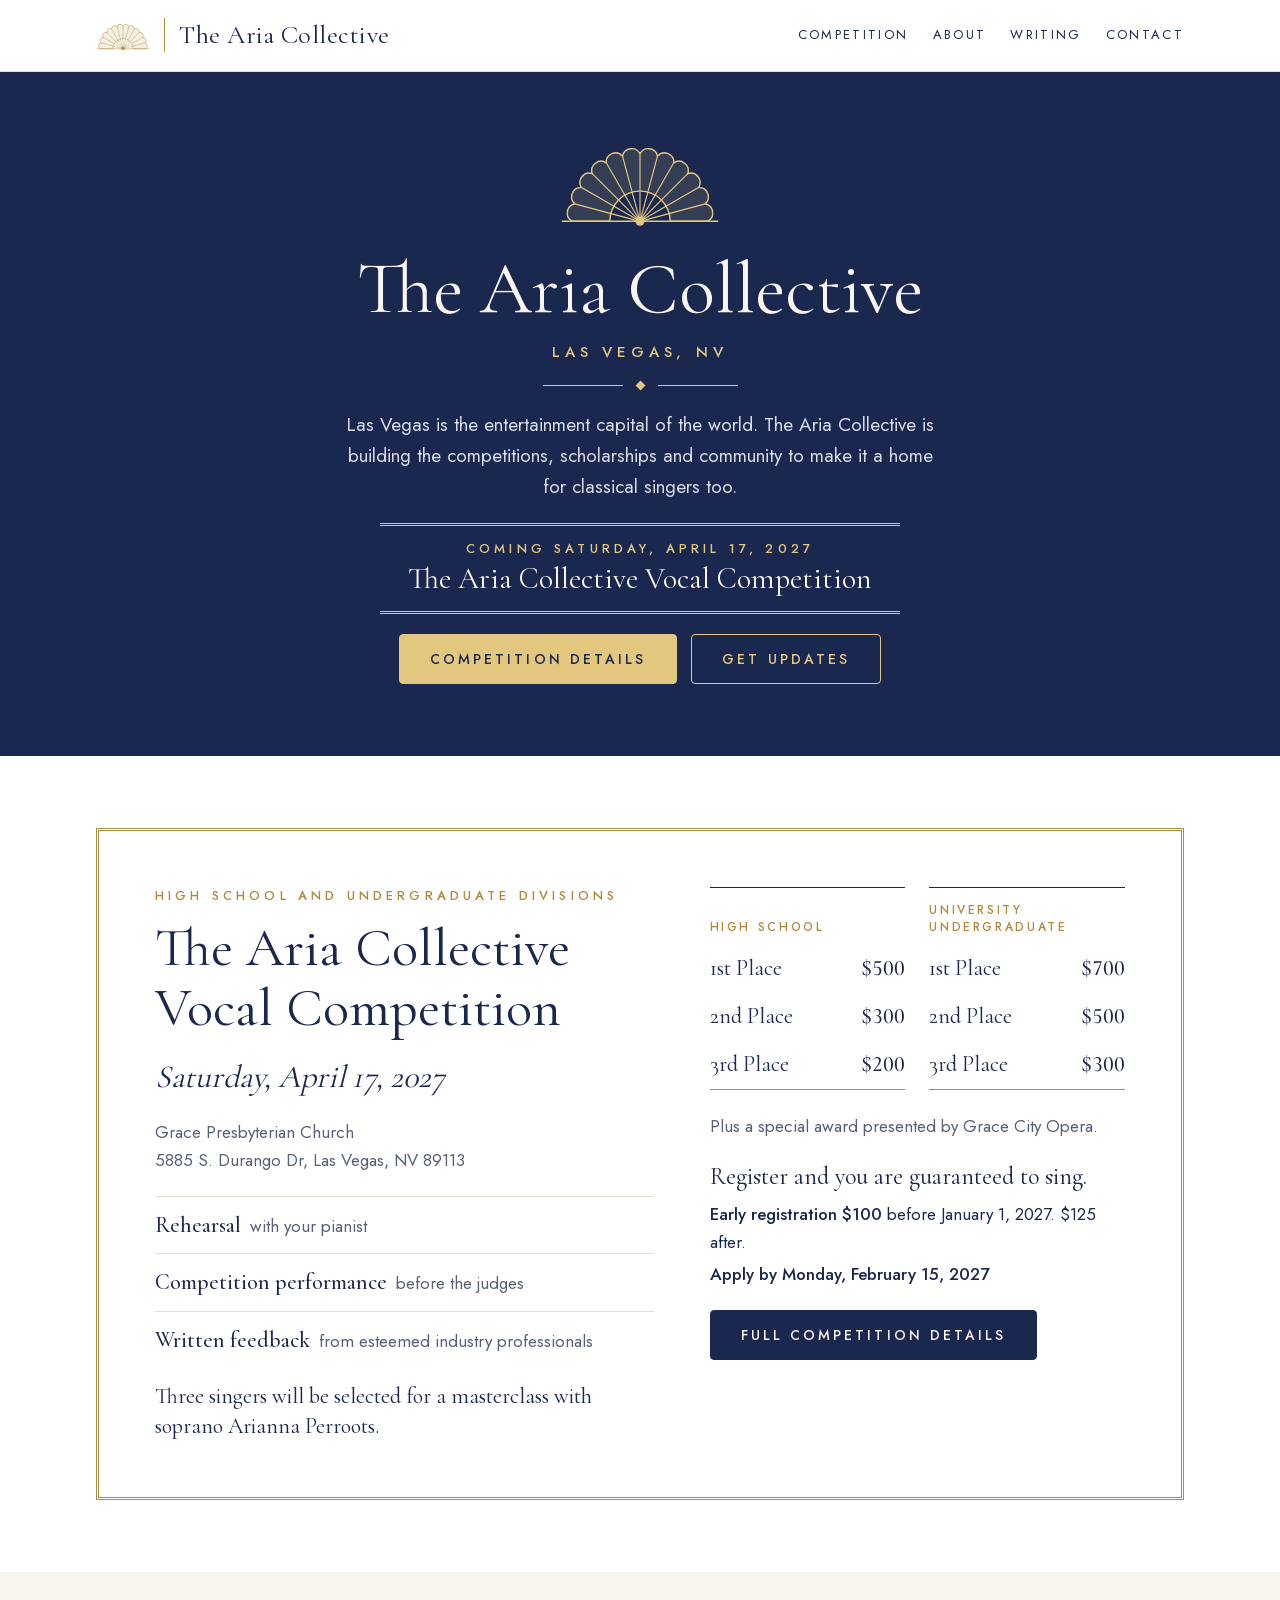
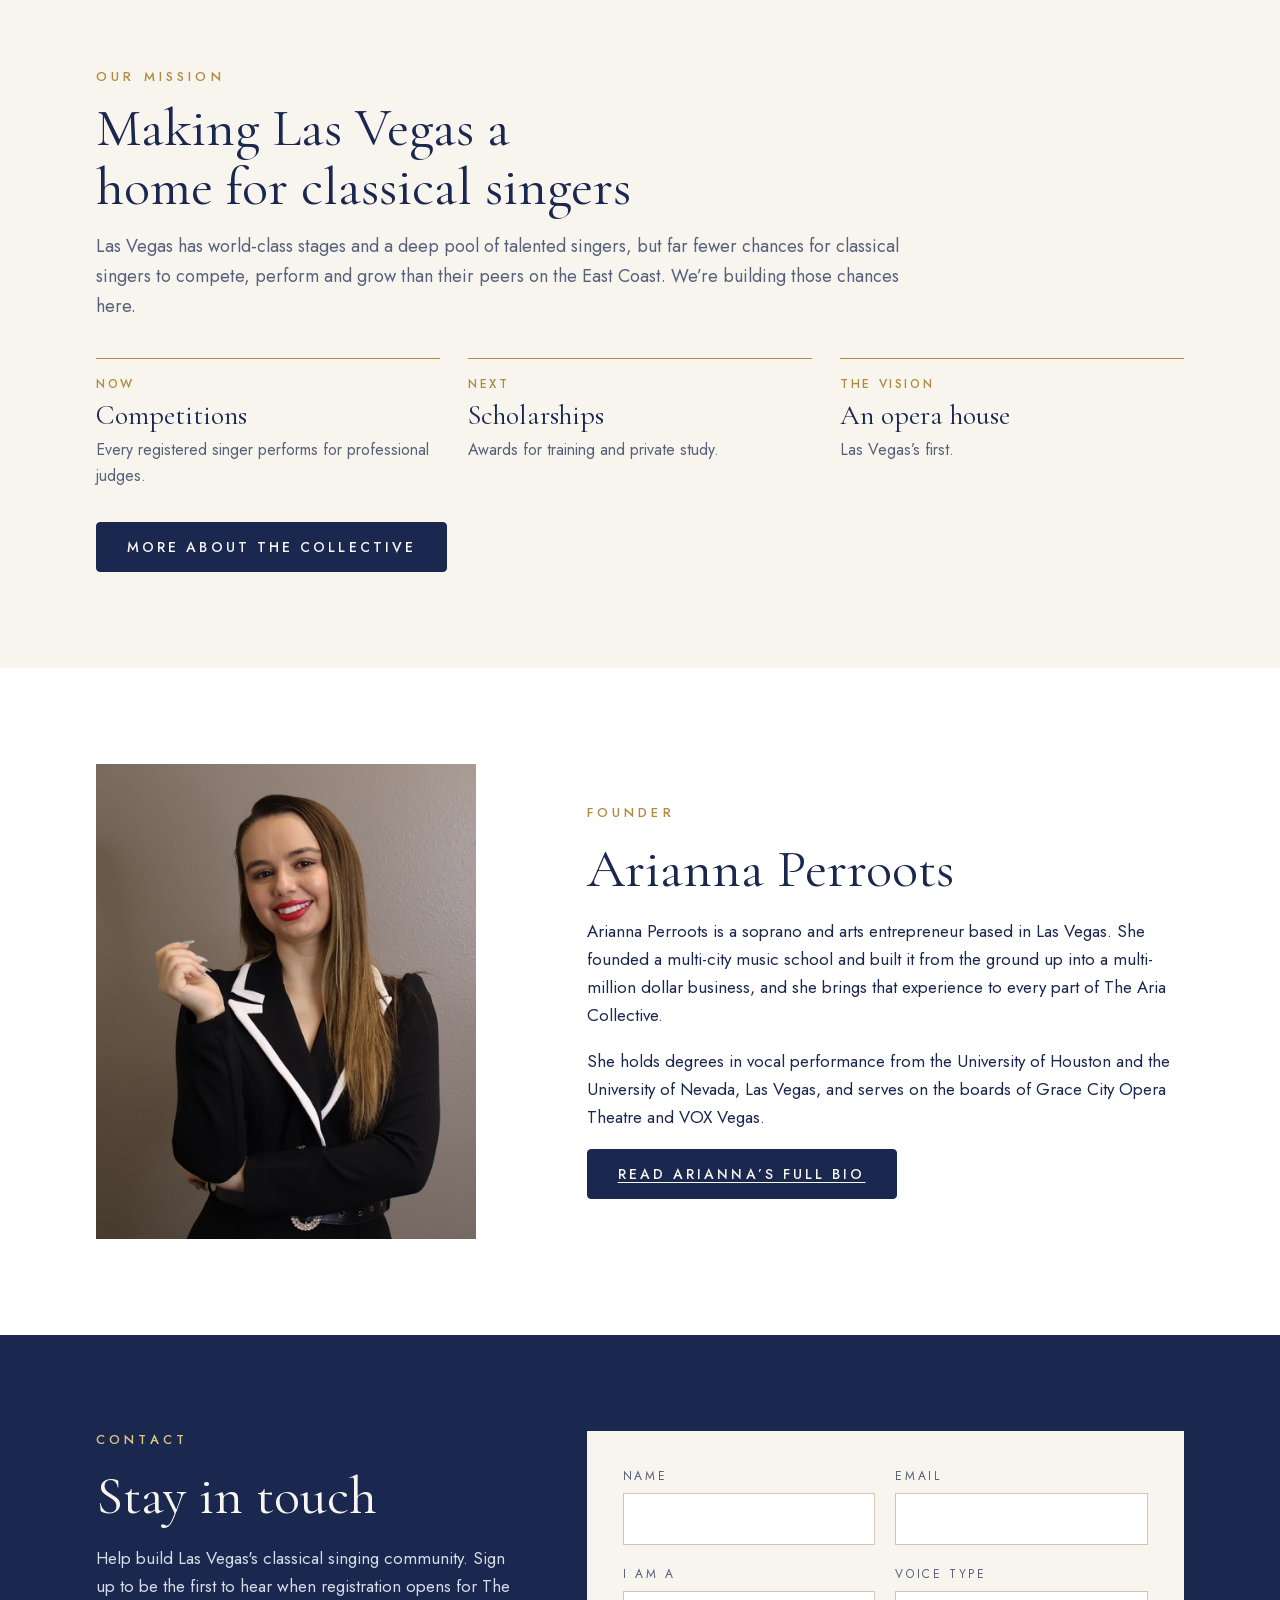
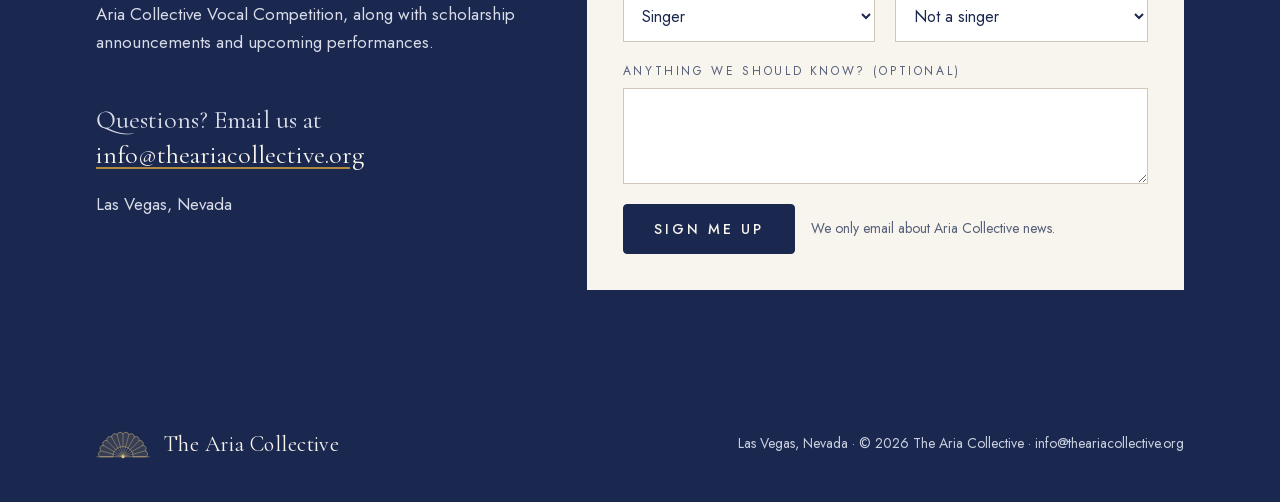
==== commit 07c8e816: "Combine Join and Contact into 'Stay in touch'; 'Get updates' wording Co-Authored-By: Claude Opus 5.5" ====
--- a/index.html
+++ b/index.html
@@ -1,4 +1,4 @@
-<!DOCTYPE html><html lang="en" class="cormorant_garamond_cdc76cfb-module__98kDUG__variable jost_637c65d9-module__BKnG4W__variable"><head><meta charSet="utf-8"/><meta name="viewport" content="width=device-width, initial-scale=1"/><link rel="stylesheet" href="/assets/_root-of-the-server___10jbt3d._.css"/><link rel="stylesheet" href="/assets/src_app__public__website_0960iwm.css"/><meta name="theme-color" content="#1A274F"/><title>The Aria Collective</title><meta name="description" content="The Aria Collective is making Las Vegas a hub for classical singing through competitions, scholarships and community."/><link rel="icon" href="/favicon.ico" sizes="48x48" type="image/x-icon"/><link rel="icon" href="/icon.svg" sizes="any" type="image/svg+xml"/><link rel="apple-touch-icon" href="/apple-icon.png" sizes="180x180" type="image/png"/><meta name="next-size-adjust" content=""/></head><body class="min-h-screen"><div hidden=""><!--$--><!--/$--></div><div class="ac-home"><svg width="0" height="0" style="position:absolute" aria-hidden="true"><defs><g id="fan"><path d="M14 96 A10.5 10.5 0 0 1 16.59 76.33 A10.5 10.5 0 0 1 24.18 58 A10.5 10.5 0 0 1 36.26 42.26 A10.5 10.5 0 0 1 52 30.18 A10.5 10.5 0 0 1 70.33 22.59 A10.5 10.5 0 0 1 90 20 A10.5 10.5 0 0 1 109.67 22.59 A10.5 10.5 0 0 1 128 30.18 A10.5 10.5 0 0 1 143.74 42.26 A10.5 10.5 0 0 1 155.82 58 A10.5 10.5 0 0 1 163.41 76.33 A10.5 10.5 0 0 1 166 96 L124 96 A34 34 0 0 0 56 96 Z" fill="currentColor" fill-opacity="0.14" stroke="currentColor" stroke-width="1.6" stroke-linejoin="round"></path><g stroke="currentColor" stroke-width="1.3" stroke-linecap="round"><line x1="90" y1="96" x2="16.59" y2="76.33"></line><line x1="90" y1="96" x2="24.18" y2="58"></line><line x1="90" y1="96" x2="36.26" y2="42.26"></line><line x1="90" y1="96" x2="52" y2="30.18"></line><line x1="90" y1="96" x2="70.33" y2="22.59"></line><line x1="90" y1="96" x2="90" y2="20"></line><line x1="90" y1="96" x2="109.67" y2="22.59"></line><line x1="90" y1="96" x2="128" y2="30.18"></line><line x1="90" y1="96" x2="143.74" y2="42.26"></line><line x1="90" y1="96" x2="155.82" y2="58"></line><line x1="90" y1="96" x2="163.41" y2="76.33"></line></g><circle cx="90" cy="96" r="5" fill="currentColor"></circle><line x1="2" y1="96" x2="178" y2="96" stroke="currentColor" stroke-width="1.6"></line></g></defs></svg><header class="site"><div class="wrap"><a class="brand" aria-label="The Aria Collective, home" href="/"><svg viewBox="0 0 180 104" style="color:var(--brass)" aria-hidden="true"><use href="#fan"></use></svg><i class="bar" aria-hidden="true"></i><span>The Aria Collective</span></a><nav class="site" aria-label="Main"><ul><li><a href="/competition/">Competition</a></li><li><a href="/about/">About</a></li><li><a href="/writing/">Writing</a></li><li><a href="/#join">Join</a></li><li><a href="/#contact">Contact</a></li></ul></nav></div></header><main id="top"><section class="hero on-dark"><div class="wrap"><div class="hero-text"><svg class="fan" viewBox="0 0 180 104" style="color:var(--gold)" role="img" aria-label="The Aria Collective fan emblem"><use href="#fan"></use></svg><h1>The Aria Collective</h1><div class="eyebrow" style="font-size:15px;margin-top:-8px">Las Vegas, NV</div><div class="ornament" aria-hidden="true"><i></i><b></b><i></i></div><p class="lede">Las Vegas is the entertainment capital of the world. The Aria Collective is building the competitions, scholarships and community to make it a home for classical singers too.</p><a class="announce" href="/competition/"><span class="eyebrow">Coming <!-- -->Saturday, April 17, 2027</span><span class="announce-name">The Aria Collective Vocal Competition</span></a><div class="btn-row"><a class="btn" href="/competition/">Competition details</a><a class="btn ghost" href="#join">Join the list</a></div></div></div></section><section class="feature" id="competition" aria-labelledby="competition-title"><div class="wrap"><div class="feature-card"><div class="feature-main"><div class="eyebrow">High School and Undergraduate Divisions</div><h2 id="competition-title">The Aria Collective Vocal Competition</h2><p class="feature-date">Saturday, April 17, 2027</p><p class="feature-venue">Grace Presbyterian Church<br/>5885 S. Durango Dr<!-- -->, <!-- -->Las Vegas, NV 89113</p><ul class="includes"><li><b>Rehearsal</b> with your pianist</li><li><b>Competition performance</b> before the judges</li><li><b>Written feedback</b> from esteemed industry professionals</li></ul><p class="feature-note">Three singers will be selected for a masterclass with soprano Arianna Perroots.</p></div><div class="feature-side"><div class="purses"><div class="purse"><h3>High School</h3><ol><li><span>1st Place</span><b>$500</b></li><li><span>2nd Place</span><b>$300</b></li><li><span>3rd Place</span><b>$200</b></li></ol></div><div class="purse"><h3>University Undergraduate</h3><ol><li><span>1st Place</span><b>$700</b></li><li><span>2nd Place</span><b>$500</b></li><li><span>3rd Place</span><b>$300</b></li></ol></div></div><p class="feature-award">Plus <!-- -->a special award presented by Grace City Opera<!-- -->.</p><div class="feature-reg"><p class="feature-guarantee">Register and you are guaranteed to sing.</p><p><strong>Early registration <!-- -->$100</strong> before <!-- -->January 1, 2027<!-- -->. <!-- -->$125<!-- --> after.</p><p><strong>Apply by <!-- -->Monday, February 15, 2027</strong></p></div><a class="btn dark" href="/competition/">Full competition details</a></div></div></div></section><section class="band" id="about"><div class="wrap"><div class="section-head" style="max-width:760px"><div class="eyebrow">Our mission</div><h2>Making Las Vegas a home for classical singers</h2></div><p class="about-lede">Las Vegas has world-class stages and a deep pool of talented singers, but far fewer chances for classical singers to compete, perform and grow than their peers on the East Coast. We’re building those chances here.</p><ol class="pillars"><li><span class="step">Now</span><h3>Competitions</h3><p>Every registered singer performs for professional judges.</p></li><li><span class="step">Next</span><h3>Scholarships</h3><p>Awards for training and private study.</p></li><li><span class="step">The vision</span><h3>An opera house</h3><p>Las Vegas’s first.</p></li></ol><div style="margin-top:32px"><a class="btn dark" href="/about/">More about the Collective</a></div></div></section><section class="band white" id="founder"><div class="wrap"><div class="split teaser"><div class="portrait"><img src="/site/img/arianna-perroots-portrait.jpg" width="448" height="560" loading="lazy" alt="Arianna Perroots smiling in a black blazer with white lapels, one arm across and one hand raised"/></div><div class="prose"><div class="eyebrow">Founder</div><h2 style="font-size:clamp(36px, 5vw, 54px)">Arianna Perroots</h2><p>Arianna Perroots is a soprano and arts entrepreneur based in Las Vegas. She founded a multi-city music school and built it from the ground up into a multi-million dollar business, and she brings that experience to every part of The Aria Collective.</p><p>She holds degrees in vocal performance from the University of Houston and the University of Nevada, Las Vegas, and serves on the boards of Grace City Opera Theatre and VOX Vegas.</p><div><a class="btn dark" href="/about/#founder">Read Arianna’s full bio</a></div></div></div></div></section><section class="band join on-dark" id="join"><div class="wrap split"><div class="prose"><div class="eyebrow">Stay in the loop</div><h2 style="font-size:clamp(36px, 5vw, 54px)">Join the list</h2><p>Help build Las Vegas&#x27;s classical singing community. Be the first to hear when registration opens for <!-- -->The Aria Collective Vocal Competition<!-- -->, along with scholarship announcements and upcoming performances.</p></div><form class="list" id="joinForm" novalidate>
+<!DOCTYPE html><html lang="en" class="cormorant_garamond_cdc76cfb-module__98kDUG__variable jost_637c65d9-module__BKnG4W__variable"><head><meta charSet="utf-8"/><meta name="viewport" content="width=device-width, initial-scale=1"/><link rel="stylesheet" href="/assets/_root-of-the-server___10jbt3d._.css"/><link rel="stylesheet" href="/assets/src_app__public__website_0960iwm.css"/><meta name="theme-color" content="#1A274F"/><title>The Aria Collective</title><meta name="description" content="The Aria Collective is making Las Vegas a hub for classical singing through competitions, scholarships and community."/><link rel="icon" href="/favicon.ico" sizes="48x48" type="image/x-icon"/><link rel="icon" href="/icon.svg" sizes="any" type="image/svg+xml"/><link rel="apple-touch-icon" href="/apple-icon.png" sizes="180x180" type="image/png"/><meta name="next-size-adjust" content=""/></head><body class="min-h-screen"><div hidden=""><!--$--><!--/$--></div><div class="ac-home"><svg width="0" height="0" style="position:absolute" aria-hidden="true"><defs><g id="fan"><path d="M14 96 A10.5 10.5 0 0 1 16.59 76.33 A10.5 10.5 0 0 1 24.18 58 A10.5 10.5 0 0 1 36.26 42.26 A10.5 10.5 0 0 1 52 30.18 A10.5 10.5 0 0 1 70.33 22.59 A10.5 10.5 0 0 1 90 20 A10.5 10.5 0 0 1 109.67 22.59 A10.5 10.5 0 0 1 128 30.18 A10.5 10.5 0 0 1 143.74 42.26 A10.5 10.5 0 0 1 155.82 58 A10.5 10.5 0 0 1 163.41 76.33 A10.5 10.5 0 0 1 166 96 L124 96 A34 34 0 0 0 56 96 Z" fill="currentColor" fill-opacity="0.14" stroke="currentColor" stroke-width="1.6" stroke-linejoin="round"></path><g stroke="currentColor" stroke-width="1.3" stroke-linecap="round"><line x1="90" y1="96" x2="16.59" y2="76.33"></line><line x1="90" y1="96" x2="24.18" y2="58"></line><line x1="90" y1="96" x2="36.26" y2="42.26"></line><line x1="90" y1="96" x2="52" y2="30.18"></line><line x1="90" y1="96" x2="70.33" y2="22.59"></line><line x1="90" y1="96" x2="90" y2="20"></line><line x1="90" y1="96" x2="109.67" y2="22.59"></line><line x1="90" y1="96" x2="128" y2="30.18"></line><line x1="90" y1="96" x2="143.74" y2="42.26"></line><line x1="90" y1="96" x2="155.82" y2="58"></line><line x1="90" y1="96" x2="163.41" y2="76.33"></line></g><circle cx="90" cy="96" r="5" fill="currentColor"></circle><line x1="2" y1="96" x2="178" y2="96" stroke="currentColor" stroke-width="1.6"></line></g></defs></svg><header class="site"><div class="wrap"><a class="brand" aria-label="The Aria Collective, home" href="/"><svg viewBox="0 0 180 104" style="color:var(--brass)" aria-hidden="true"><use href="#fan"></use></svg><i class="bar" aria-hidden="true"></i><span>The Aria Collective</span></a><nav class="site" aria-label="Main"><ul><li><a href="/competition/">Competition</a></li><li><a href="/about/">About</a></li><li><a href="/writing/">Writing</a></li><li><a href="/#contact">Contact</a></li></ul></nav></div></header><main id="top"><section class="hero on-dark"><div class="wrap"><div class="hero-text"><svg class="fan" viewBox="0 0 180 104" style="color:var(--gold)" role="img" aria-label="The Aria Collective fan emblem"><use href="#fan"></use></svg><h1>The Aria Collective</h1><div class="eyebrow" style="font-size:15px;margin-top:-8px">Las Vegas, NV</div><div class="ornament" aria-hidden="true"><i></i><b></b><i></i></div><p class="lede">Las Vegas is the entertainment capital of the world. The Aria Collective is building the competitions, scholarships and community to make it a home for classical singers too.</p><a class="announce" href="/competition/"><span class="eyebrow">Coming <!-- -->Saturday, April 17, 2027</span><span class="announce-name">The Aria Collective Vocal Competition</span></a><div class="btn-row"><a class="btn" href="/competition/">Competition details</a><a class="btn ghost" href="#contact">Get updates</a></div></div></div></section><section class="feature" id="competition" aria-labelledby="competition-title"><div class="wrap"><div class="feature-card"><div class="feature-main"><div class="eyebrow">High School and Undergraduate Divisions</div><h2 id="competition-title">The Aria Collective Vocal Competition</h2><p class="feature-date">Saturday, April 17, 2027</p><p class="feature-venue">Grace Presbyterian Church<br/>5885 S. Durango Dr<!-- -->, <!-- -->Las Vegas, NV 89113</p><ul class="includes"><li><b>Rehearsal</b> with your pianist</li><li><b>Competition performance</b> before the judges</li><li><b>Written feedback</b> from esteemed industry professionals</li></ul><p class="feature-note">Three singers will be selected for a masterclass with soprano Arianna Perroots.</p></div><div class="feature-side"><div class="purses"><div class="purse"><h3>High School</h3><ol><li><span>1st Place</span><b>$500</b></li><li><span>2nd Place</span><b>$300</b></li><li><span>3rd Place</span><b>$200</b></li></ol></div><div class="purse"><h3>University Undergraduate</h3><ol><li><span>1st Place</span><b>$700</b></li><li><span>2nd Place</span><b>$500</b></li><li><span>3rd Place</span><b>$300</b></li></ol></div></div><p class="feature-award">Plus <!-- -->a special award presented by Grace City Opera<!-- -->.</p><div class="feature-reg"><p class="feature-guarantee">Register and you are guaranteed to sing.</p><p><strong>Early registration <!-- -->$100</strong> before <!-- -->January 1, 2027<!-- -->. <!-- -->$125<!-- --> after.</p><p><strong>Apply by <!-- -->Monday, February 15, 2027</strong></p></div><a class="btn dark" href="/competition/">Full competition details</a></div></div></div></section><section class="band" id="about"><div class="wrap"><div class="section-head" style="max-width:760px"><div class="eyebrow">Our mission</div><h2>Making Las Vegas a home for classical singers</h2></div><p class="about-lede">Las Vegas has world-class stages and a deep pool of talented singers, but far fewer chances for classical singers to compete, perform and grow than their peers on the East Coast. We’re building those chances here.</p><ol class="pillars"><li><span class="step">Now</span><h3>Competitions</h3><p>Every registered singer performs for professional judges.</p></li><li><span class="step">Next</span><h3>Scholarships</h3><p>Awards for training and private study.</p></li><li><span class="step">The vision</span><h3>An opera house</h3><p>Las Vegas’s first.</p></li></ol><div style="margin-top:32px"><a class="btn dark" href="/about/">More about the Collective</a></div></div></section><section class="band white" id="founder"><div class="wrap"><div class="split teaser"><div class="portrait"><img src="/site/img/arianna-perroots-portrait.jpg" width="448" height="560" loading="lazy" alt="Arianna Perroots smiling in a black blazer with white lapels, one arm across and one hand raised"/></div><div class="prose"><div class="eyebrow">Founder</div><h2 style="font-size:clamp(36px, 5vw, 54px)">Arianna Perroots</h2><p>Arianna Perroots is a soprano and arts entrepreneur based in Las Vegas. She founded a multi-city music school and built it from the ground up into a multi-million dollar business, and she brings that experience to every part of The Aria Collective.</p><p>She holds degrees in vocal performance from the University of Houston and the University of Nevada, Las Vegas, and serves on the boards of Grace City Opera Theatre and VOX Vegas.</p><div><a class="btn dark" href="/about/#founder">Read Arianna’s full bio</a></div></div></div></div></section><section class="band join on-dark" id="contact"><span id="join" aria-hidden="true"></span><div class="wrap split"><div class="prose"><div class="eyebrow">Contact</div><h2 style="font-size:clamp(36px, 5vw, 54px)">Stay in touch</h2><p>Help build Las Vegas&#x27;s classical singing community. Sign up to be the first to hear when registration opens for <!-- -->The Aria Collective Vocal Competition<!-- -->, along with scholarship announcements and upcoming performances.</p><p class="join-email">Questions? Email us at<br/><a href="mailto:info@theariacollective.org">info@theariacollective.org</a></p><p>Las Vegas, Nevada</p></div><form class="list" id="joinForm" novalidate>
   <div class="field"><label for="jName">Name</label><input id="jName" name="name" autocomplete="name" required></div>
   <div class="field"><label for="jEmail">Email</label><input id="jEmail" name="email" type="email" autocomplete="email" required></div>
   <div class="field">
@@ -11,7 +11,7 @@
   </div>
   <div class="field full"><label for="jNote">Anything we should know? (optional)</label><textarea id="jNote" name="note"></textarea></div>
   <div class="full form-row">
-    <button class="btn dark" type="submit">Join the list</button>
+    <button class="btn dark" type="submit">Sign me up</button>
     <p class="form-note" id="formNote">We only email about Aria Collective news.</p>
   </div>
   <p class="thanks full" id="thanks" hidden>Thank you. You are on the list.</p>
@@ -44,4 +44,4 @@
       .catch(function () { note.textContent = problem; });
   });
 })();
-</script></div></section><section class="band white contact" id="contact"><div class="wrap"><div class="eyebrow">Contact</div><h2>Get in touch</h2><p class="email"><a href="mailto:info@theariacollective.org" style="text-decoration:none">info@theariacollective.org</a></p><p class="where">Las Vegas, Nevada</p></div></section></main><footer class="site"><div class="wrap"><span class="brand"><svg viewBox="0 0 180 104" style="color:var(--gold)" aria-hidden="true"><use href="#fan"></use></svg><span>The Aria Collective</span></span><span>Las Vegas, Nevada · © <!-- -->2026<!-- --> The Aria Collective · info@theariacollective.org</span></div></footer></div><!--$--><!--/$--></body></html>+</script></div></section></main><footer class="site"><div class="wrap"><span class="brand"><svg viewBox="0 0 180 104" style="color:var(--gold)" aria-hidden="true"><use href="#fan"></use></svg><span>The Aria Collective</span></span><span>Las Vegas, Nevada · © <!-- -->2026<!-- --> The Aria Collective · info@theariacollective.org</span></div></footer></div><!--$--><!--/$--></body></html>
--- a/assets/src_app__public__website_0960iwm.css
+++ b/assets/src_app__public__website_0960iwm.css
@@ -472,6 +472,22 @@
   color: var(--mist);
 }
 
+.ac-home .join .join-email {
+  color: var(--linen);
+  font-family: var(--display);
+  margin-top: 28px;
+  font-size: clamp(20px, 3vw, 26px);
+  line-height: 1.35;
+}
+
+.ac-home .join .join-email a {
+  color: var(--linen);
+  -webkit-text-decoration-color: var(--brass);
+  text-decoration-color: var(--brass);
+  text-underline-offset: 4px;
+  overflow-wrap: anywhere;
+}
+
 .ac-home form.list {
   background: var(--linen);
   color: var(--sapphire);
